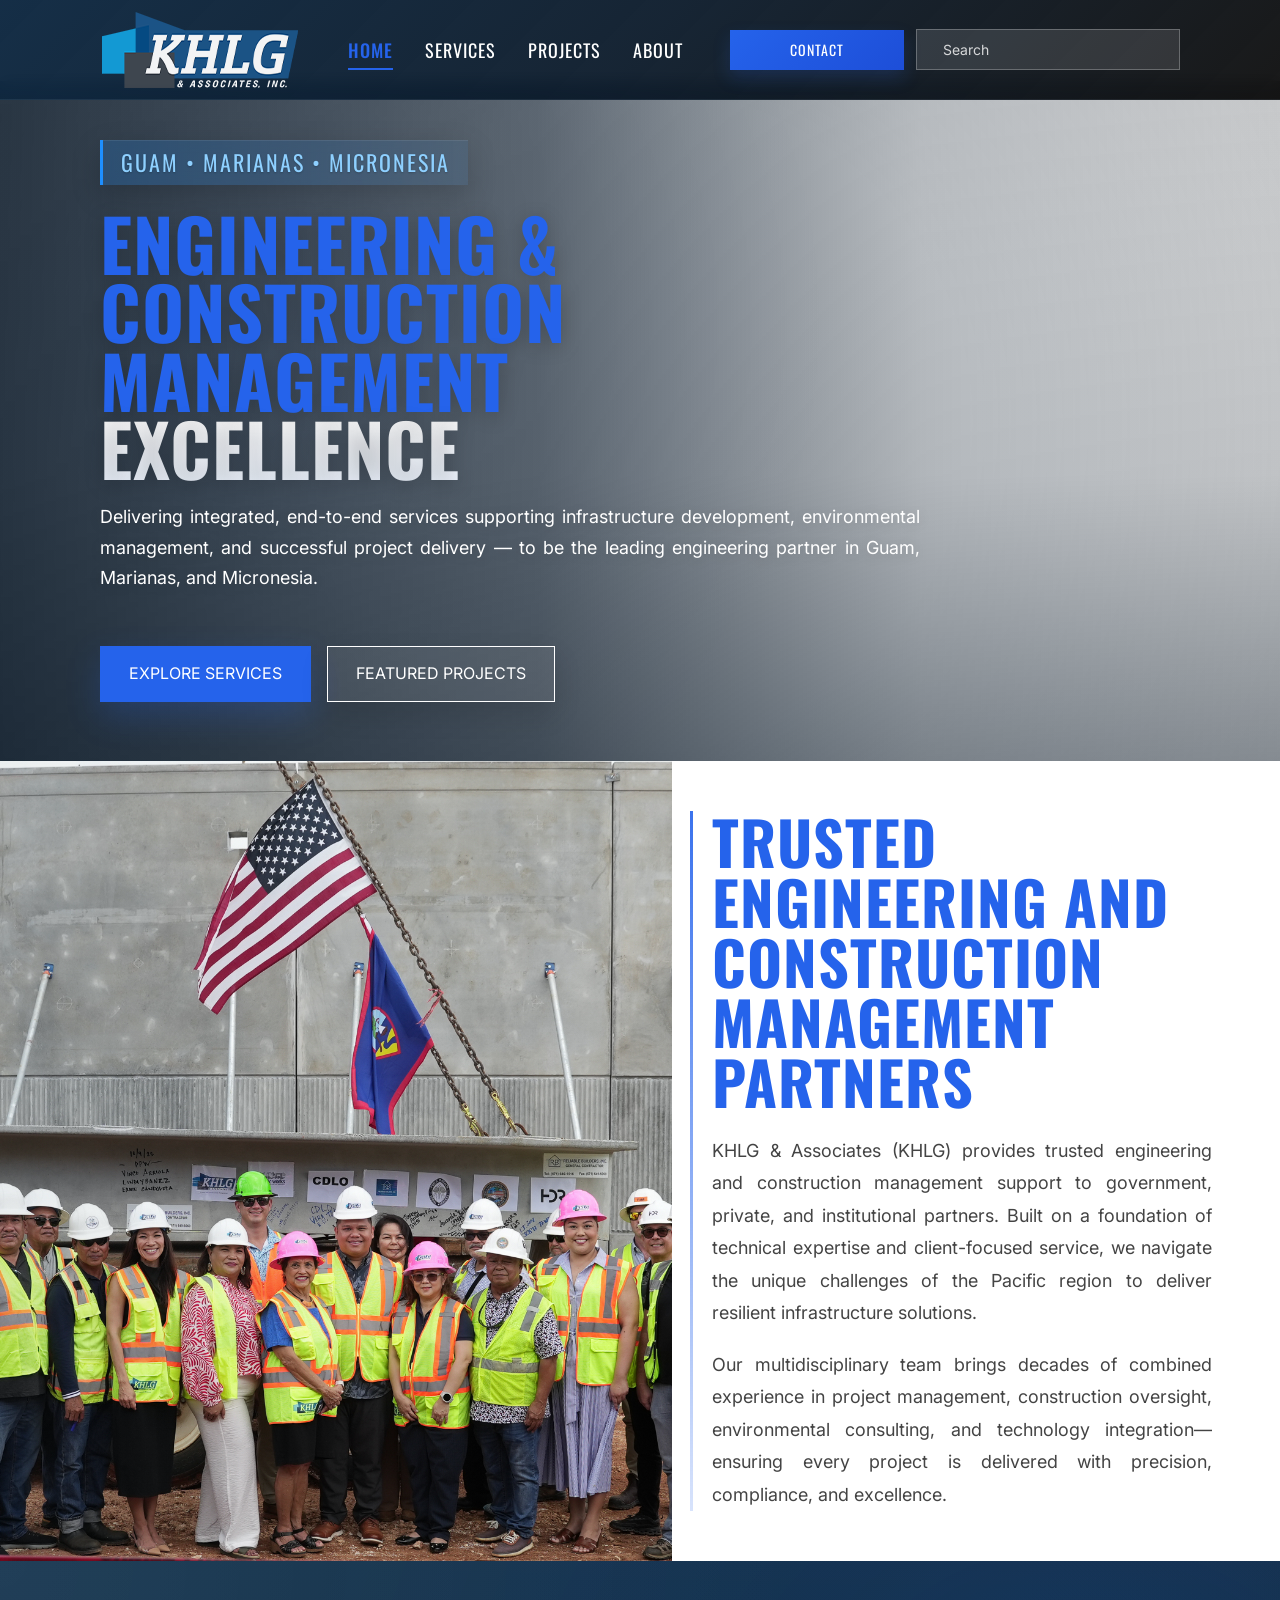
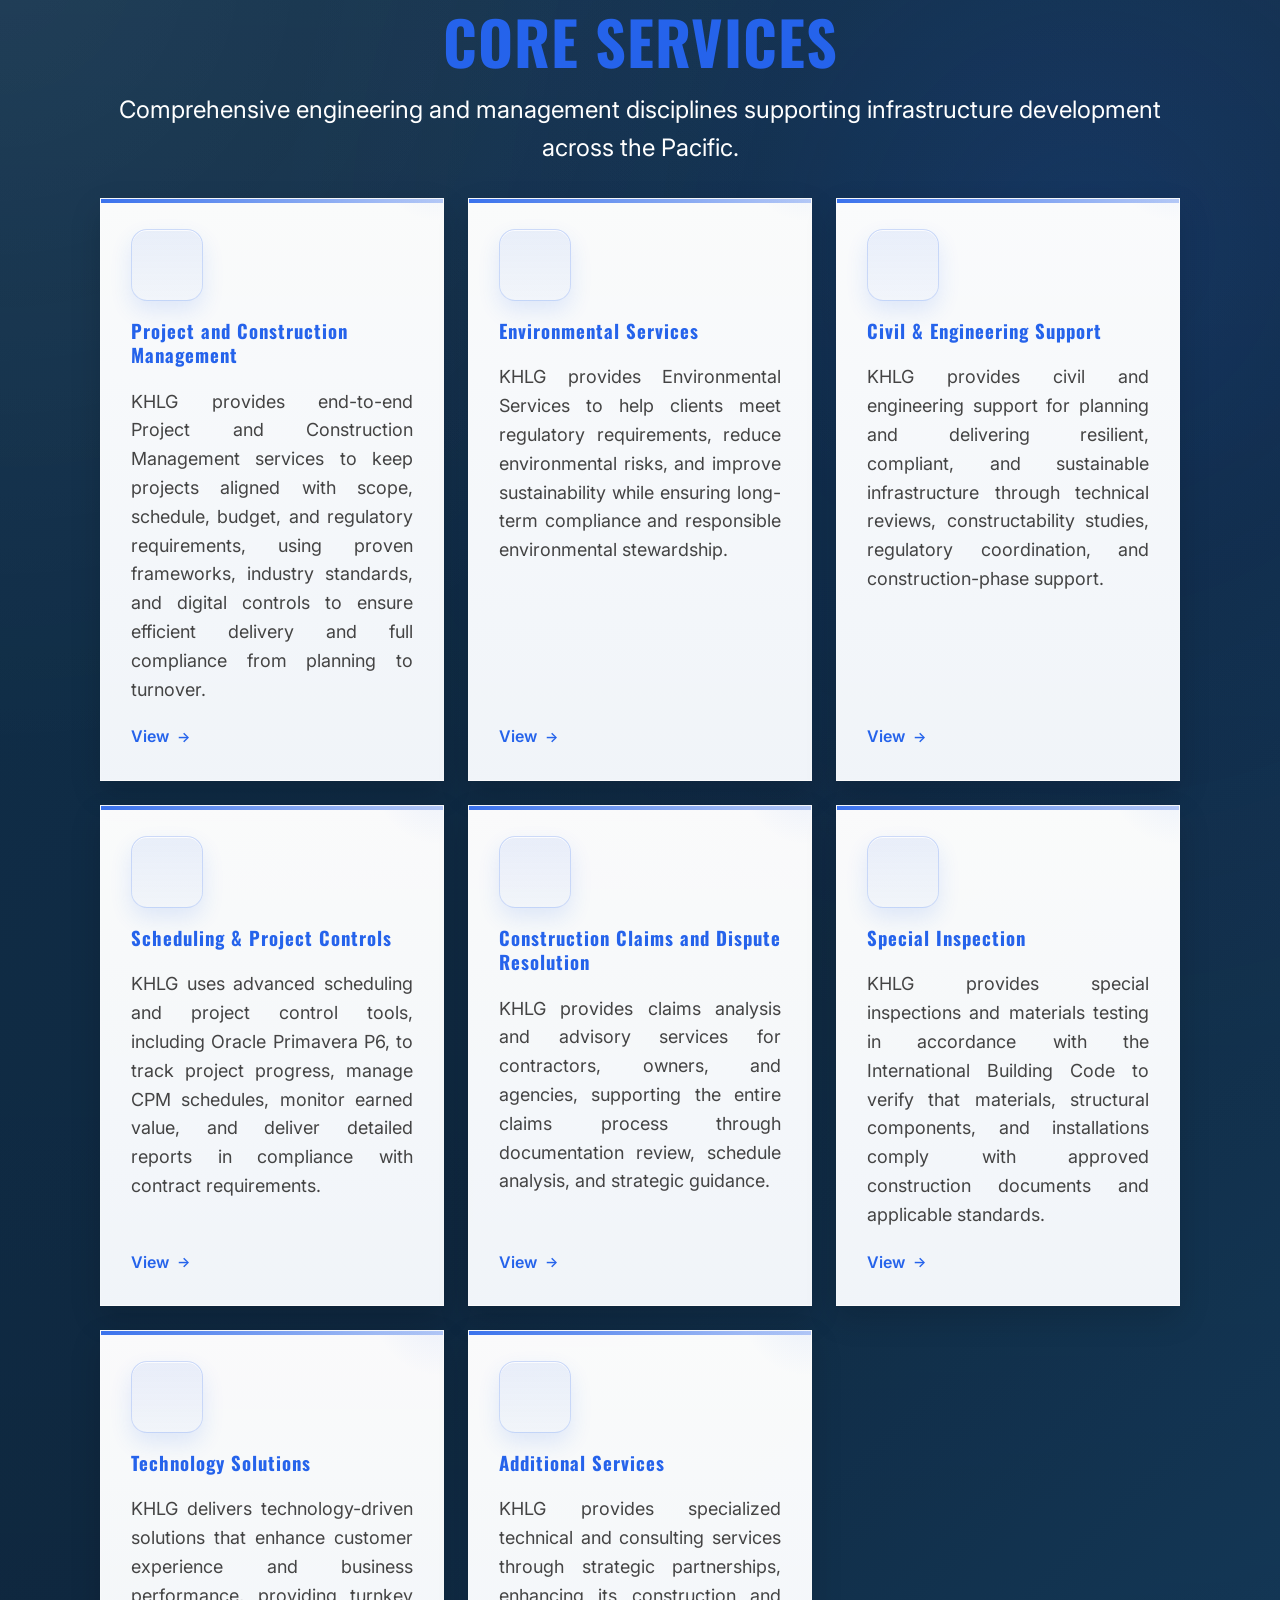
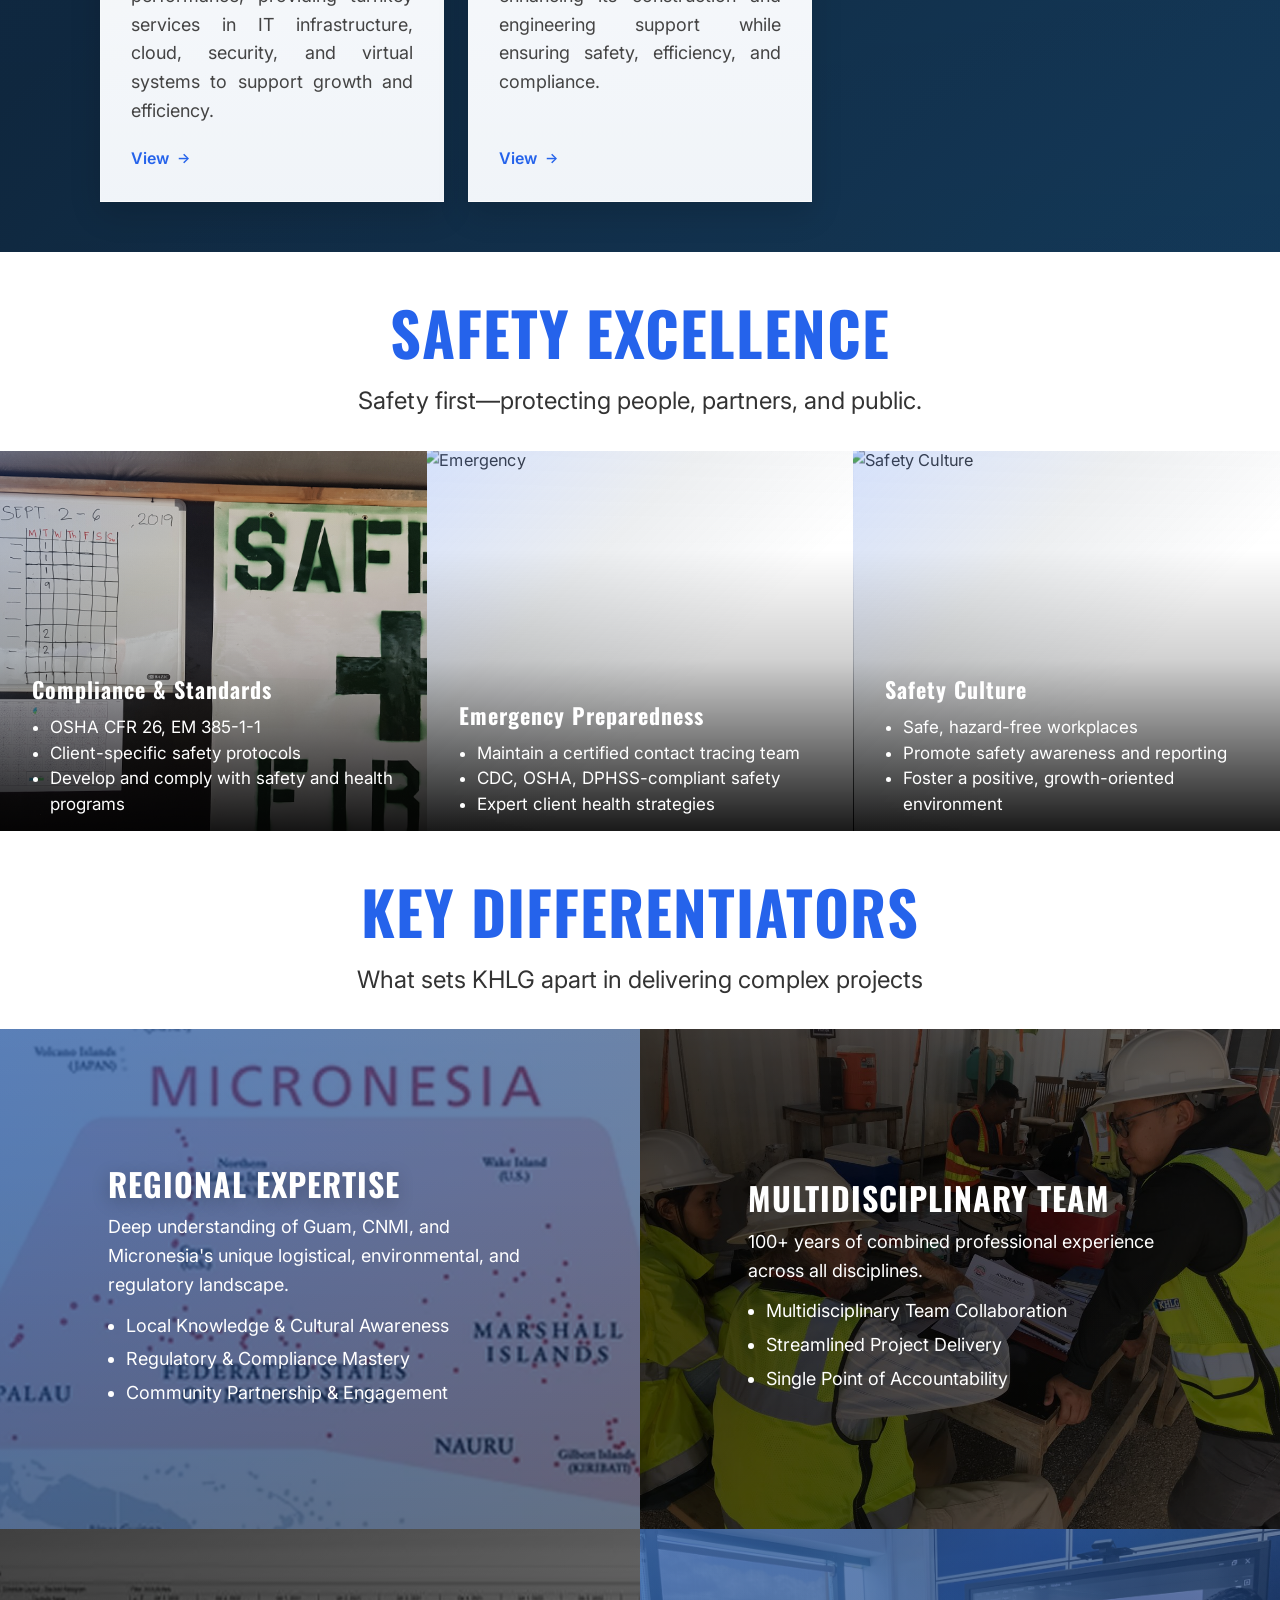
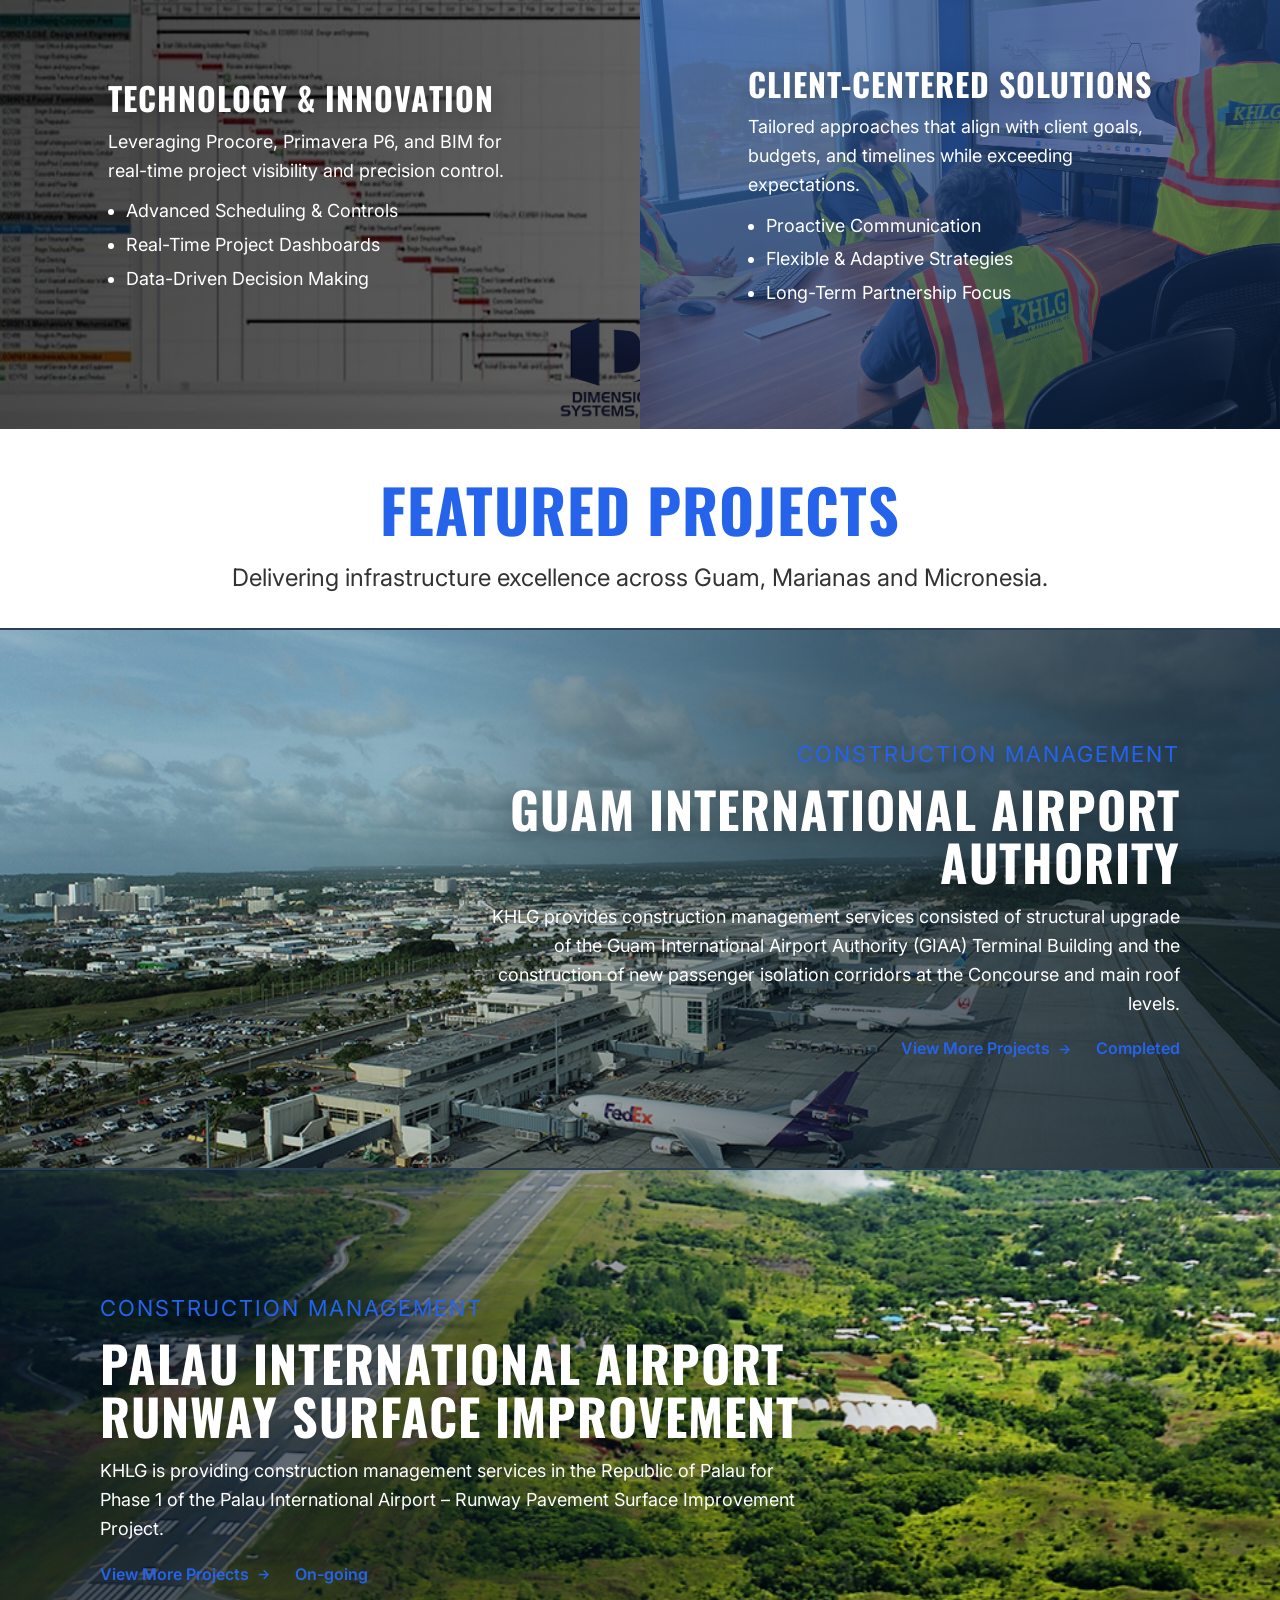
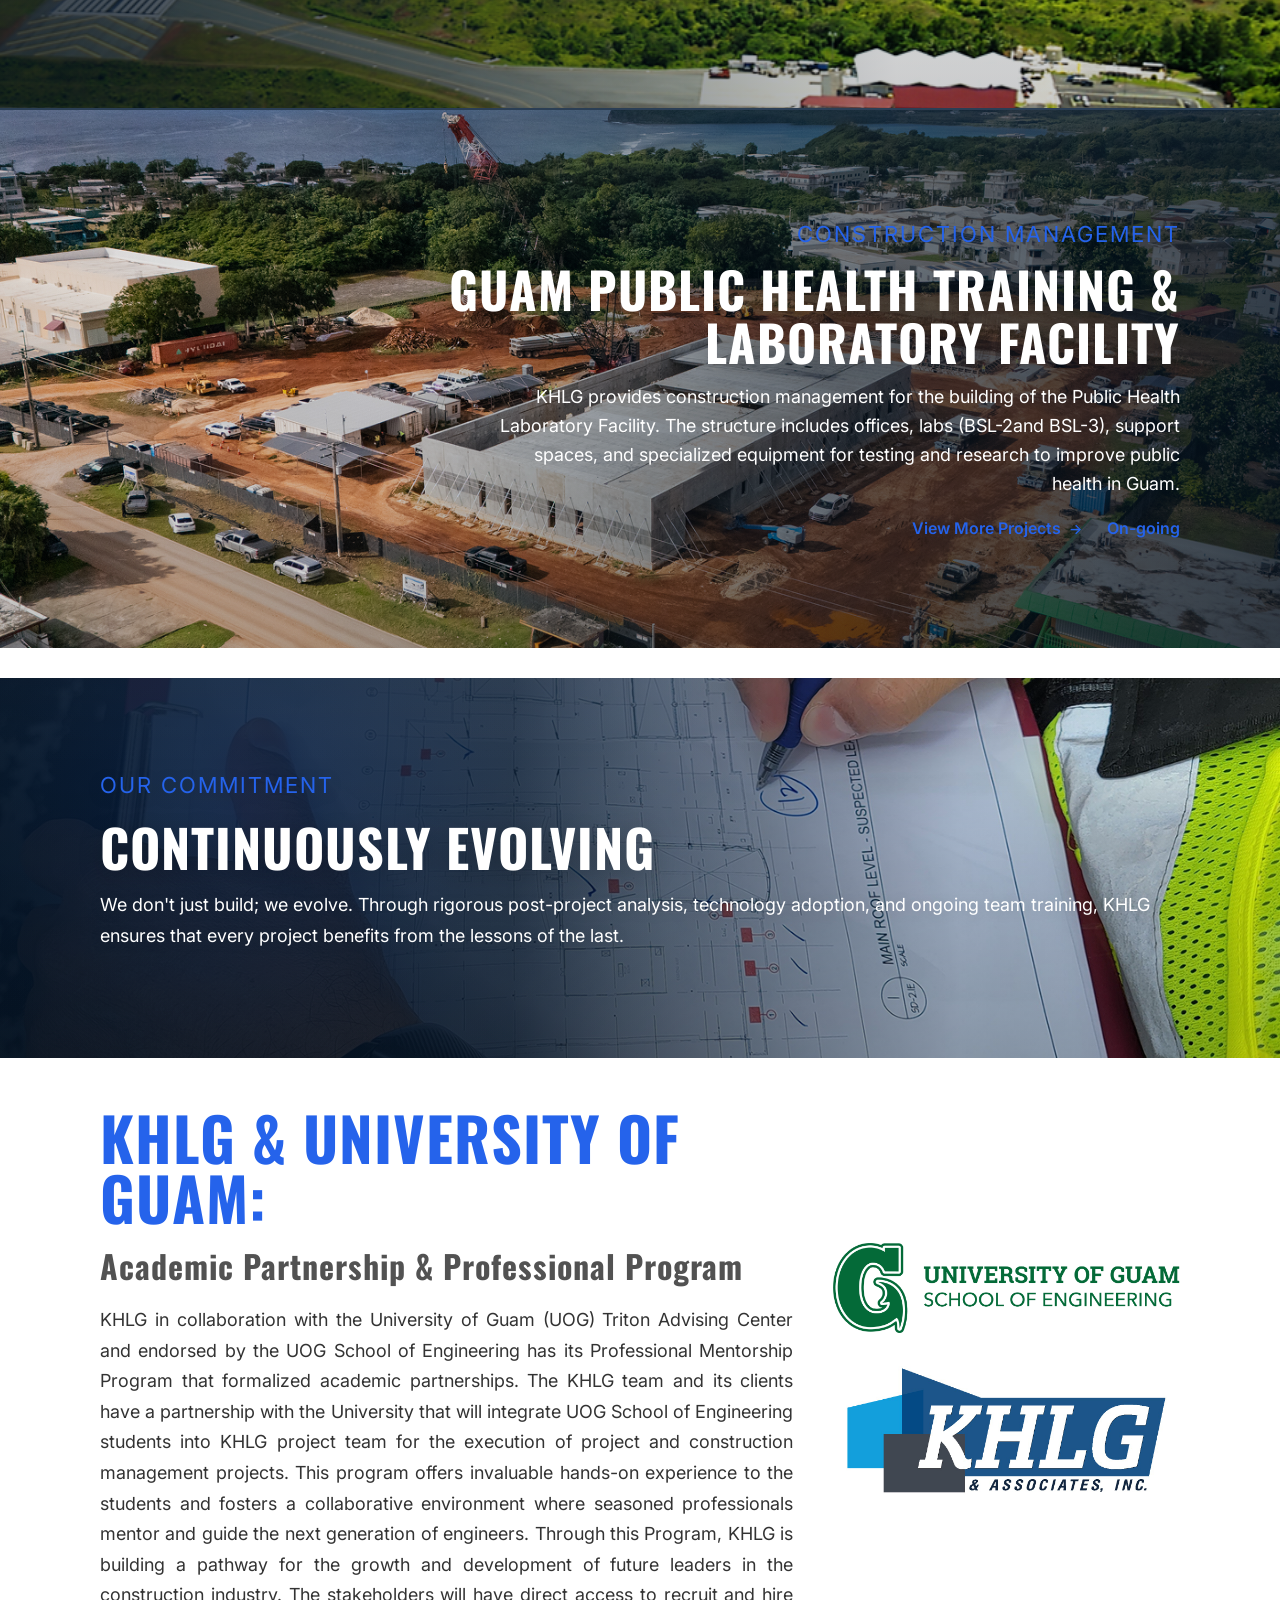
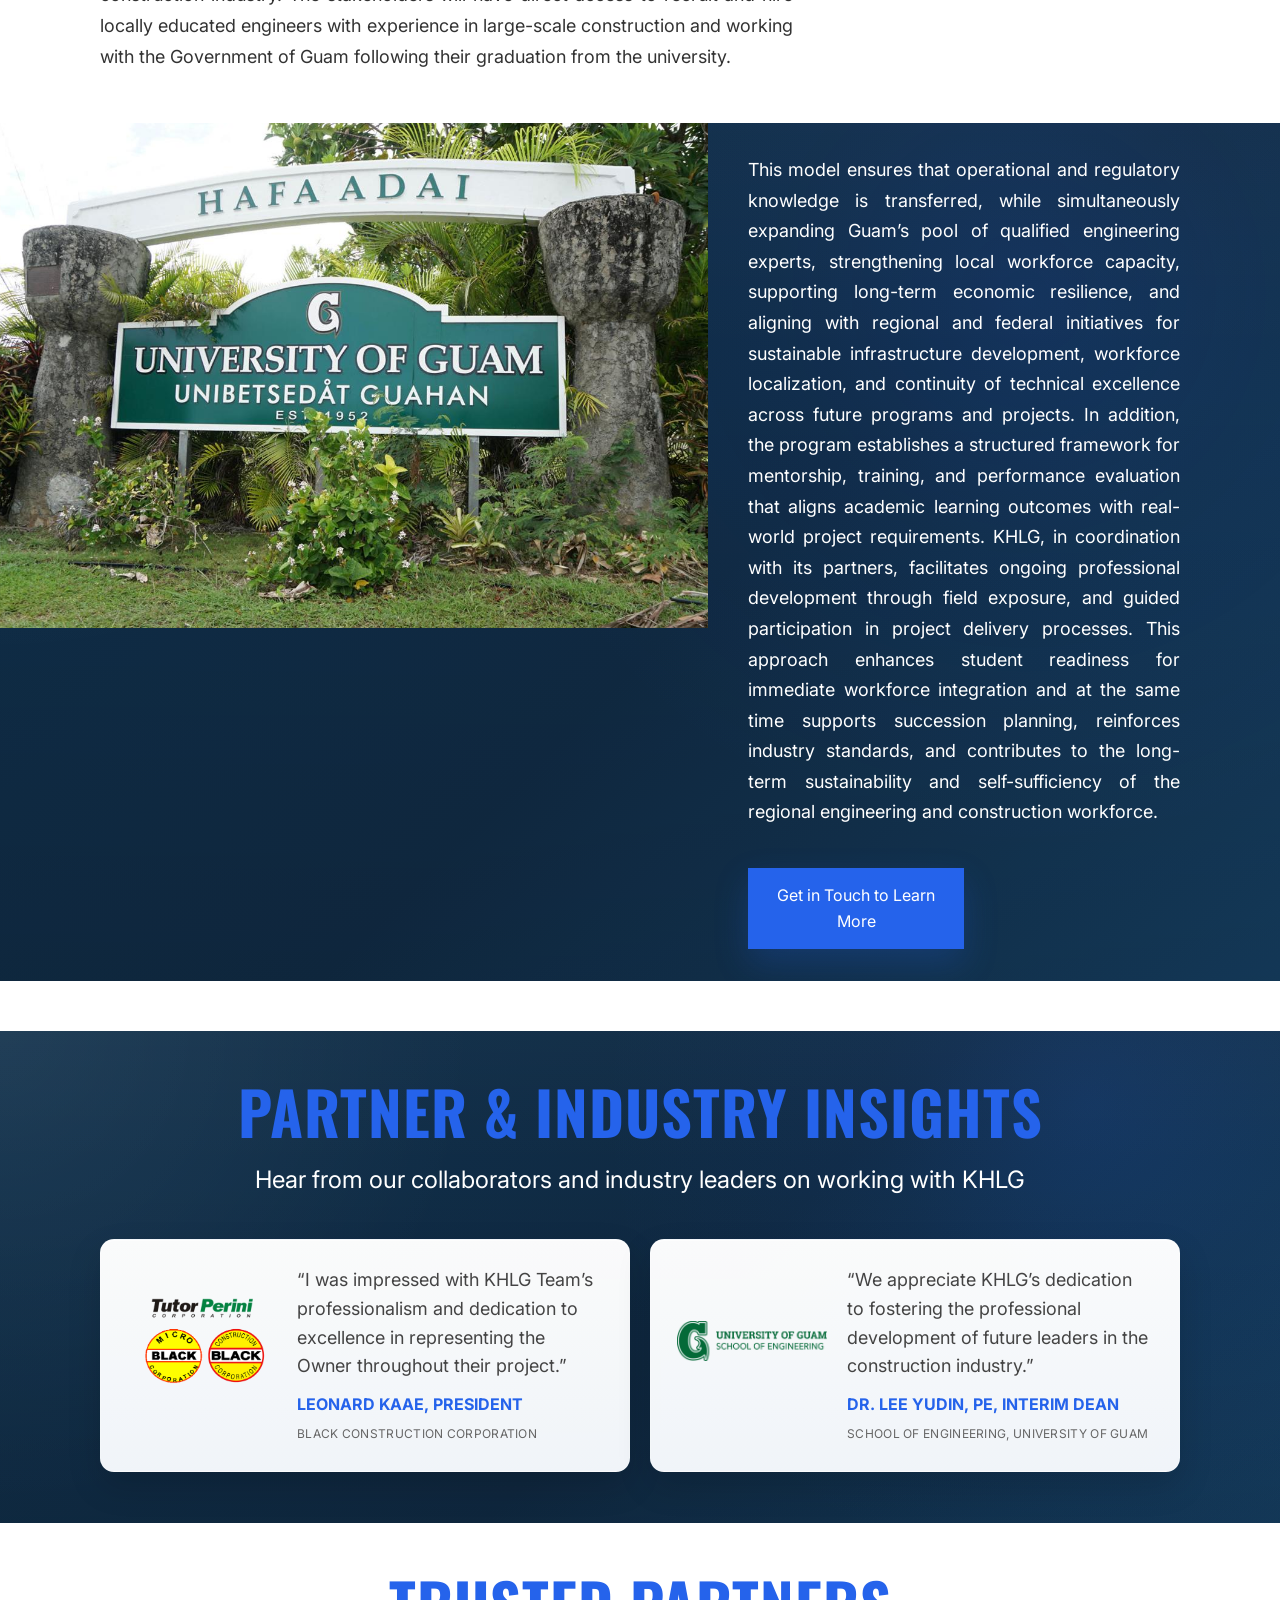
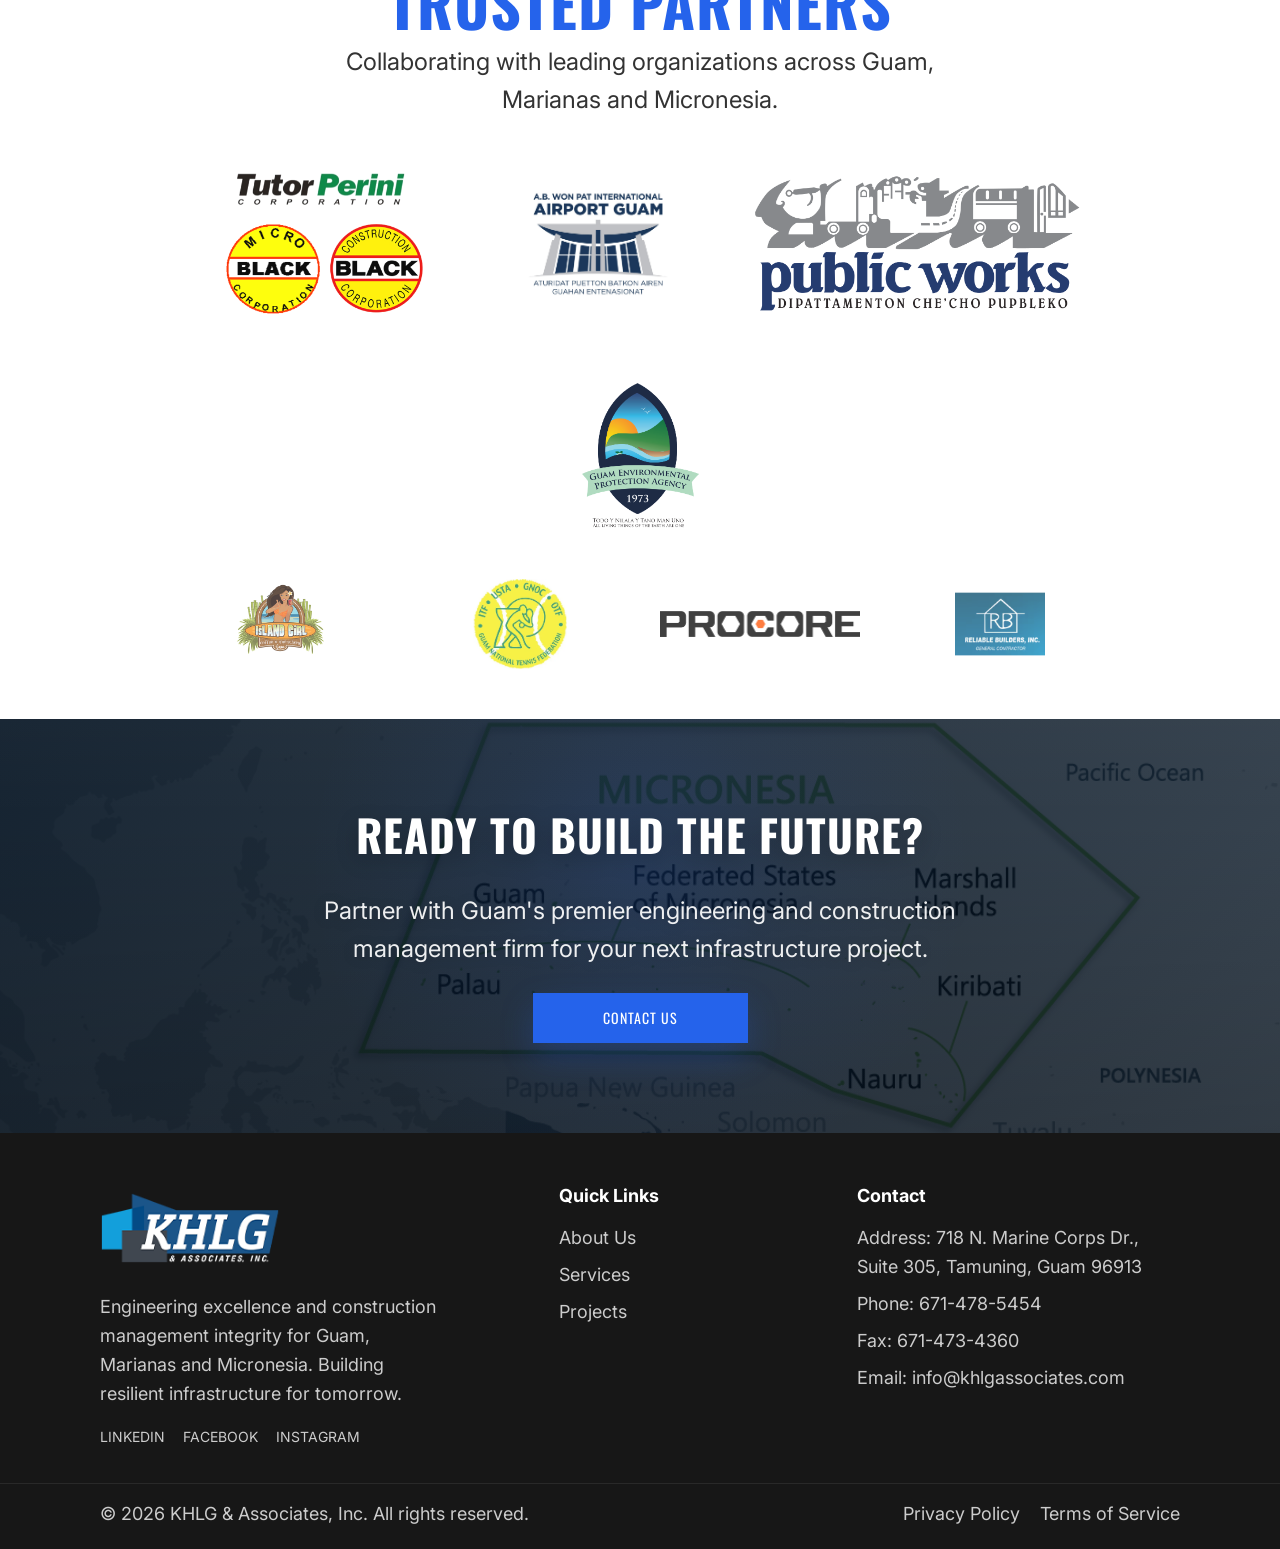
==== index.html @ 8f2d417f "Merge branch 'main' of https://github.com/DSI-KHLG/KHLG" ====
<!doctype html>
<html lang="en">
  <head>
    <meta charset="UTF-8" />
    <meta name="viewport" content="width=device-width,initial-scale=1.0" />
    <title>KHLG Engineering</title>
    <link rel="stylesheet" href="styles.css" />
    <link
      href="https://fonts.googleapis.com/css2?family=Oswald:wght@400;500;600;700&family=Inter:wght@400;500&display=swap"
      rel="stylesheet"
    />
    <link
      rel="stylesheet"
      href="https://cdnjs.cloudflare.com/ajax/libs/font-awesome/7.0.1/css/all.min.css"
    />
  </head>

  <body>
    <header class="navbar">
      <div class="nav-container">
        <div class="nav-left">
          <a href="index.html" class="nav-logo">
            <img src="images/khlg-logo-white.png" alt="KHLG Logo" />
          </a>

          <nav class="nav-menu">
            <a href="index.html">HOME</a>

            <div class="nav-dropdown">
              <a href="services.html" class="dropdown-toggle">SERVICES</a>

              <div class="dropdown-menu">
                <a href="project-and-construction-management.html"
                  >PROJECT & CONSTRUCTION MANAGEMENT</a
                >
                <a href="environmental-services.html">ENVIRONMENTAL SERVICES</a>
                <a href="civil-and-engineering-support.html"
                  >CIVIL & ENGINEERING SUPPORT</a
                >
                <a href="scheduling-and-project-controls.html"
                  >SCHEDULING & PROJECT CONTROLS</a
                >
              </div>
            </div>

            <a href="projects.html">PROJECTS</a>
            <a href="about.html">ABOUT</a>
          </nav>
        </div>

        <div class="nav-right">
          <a class="contact-btn contact-modal-open-btn">CONTACT</a>

          <div class="search-box">
            <i class="fa-solid fa-magnifying-glass search-icon"></i>
            <input type="text" placeholder="Search" />
          </div>

          <button
            class="menu-toggle"
            id="menuToggle"
            aria-label="Open menu"
            aria-expanded="false"
          >
            <span></span>
            <span></span>
            <span></span>
          </button>
        </div>
      </div>
    </header>

    <div class="mobile-menu" id="mobileMenu">
      <div class="mobile-menu-top">
        <a href="index.html">HOME</a>

        <div class="mobile-dropdown" id="mobileServicesDropdown">
          <div class="mobile-dropdown-header">
            <a href="services.html" class="mobile-services-link">SERVICES</a>

            <button
              class="mobile-dropdown-toggle"
              id="mobileDropdownToggle"
              aria-label="Toggle services menu"
              aria-expanded="false"
              type="button"
            >
              <span></span>
              <span></span>
            </button>
          </div>

          <div class="mobile-dropdown-menu">
            <a href="project-and-construction-management.html"
              >PROJECT & CONSTRUCTION MANAGEMENT</a
            >
            <a href="environmental-services.html">ENVIRONMENTAL SERVICES</a>
            <a href="civil-and-engineering-support.html"
              >CIVIL & ENGINEERING SUPPORT</a
            >
            <a href="scheduling-and-project-controls.html"
              >SCHEDULING & PROJECT CONTROLS</a
            >
          </div>
        </div>

        <a href="projects.html">PROJECTS</a>
        <a href="about.html">ABOUT</a>

        <a class="mobile-contact-btn contact-modal-open-btn">CONTACT</a>

        <div class="mobile-search-box">
          <i class="fa-solid fa-magnifying-glass mobile-search-icon"></i>
          <input type="text" placeholder="Search" />
        </div>
      </div>
    </div>

    <!-- CONTACT MODAL -->
    <div class="contact-modal-overlay" id="contactModal">
      <div class="contact-modal-box">
        <button
          class="contact-modal-close"
          id="closeContactModal"
          aria-label="Close modal"
        >
          &times;
        </button>

        <div class="contact-modal-left">
          <div class="contact-modal-content">
            <h2 class="contact-modal-title">GET IN TOUCH</h2>

            <p class="contact-modal-subtitle">
              Let’s discuss how KHLG &amp; Associates, Inc. can provide the
              engineering expertise and construction management services your
              project requires. Contact us today for a consultation.
            </p>

            <div class="contact-modal-info">
              <div class="contact-modal-info-item">
                <span class="contact-modal-icon">◎</span>
                <div>
                  <h4>Office Location</h4>
                  <p>
                    Address: 718 N. Marine Corps Dr., Suite 305, Tamuning, Guam
                    96913
                  </p>
                </div>
              </div>

              <div class="contact-modal-info-item">
                <span class="contact-modal-icon">◔</span>
                <div>
                  <h4>Phone</h4>
                  <p>671-478-5454</p>
                </div>
              </div>

              <div class="contact-modal-info-item">
                <span class="contact-modal-icon">✉</span>
                <div>
                  <h4>Email</h4>
                  <p>info@khlgassociates.com</p>
                </div>
              </div>
            </div>
          </div>
        </div>

        <div class="contact-modal-right">
          <form class="contact-modal-form">
            <div class="contact-form-row two-col">
              <div class="contact-form-group">
                <label for="firstName">FIRST NAME</label>
                <input type="text" id="firstName" placeholder="John" />
              </div>

              <div class="contact-form-group">
                <label for="lastName">LAST NAME</label>
                <input type="text" id="lastName" placeholder="Doe" />
              </div>
            </div>

            <div class="contact-form-group">
              <label for="contactNumber">CONTACT NUMBER</label>
              <input
                type="text"
                id="contactNumber"
                placeholder="671-478-5454"
              />
            </div>

            <div class="contact-form-group">
              <label for="emailAddress">EMAIL ADDRESS</label>
              <input
                type="email"
                id="emailAddress"
                placeholder="john@company.com"
              />
            </div>

            <div class="contact-form-group">
              <label for="company">COMPANY (OPTIONAL)</label>
              <input type="text" id="company" placeholder="Company Name" />
            </div>

            <div class="contact-form-group">
              <label for="serviceInterest">SERVICE INTEREST</label>
              <select id="serviceInterest">
                <option value="">Select a service...</option>
                <option>Project & Construction Management</option>
                <option>Environmental Services</option>
                <option>Civil & Engineering Support</option>
                <option>Scheduling & Project Controls</option>
                <option>Special Inspection</option>
                <option>Technology Solutions</option>
              </select>
            </div>

            <div class="contact-form-group">
              <label for="message">MESSAGE</label>
              <textarea
                id="message"
                placeholder="Tell us about your request..."
              ></textarea>
            </div>

            <button type="submit" class="contact-submit-btn">
              Send Message
            </button>
          </form>
        </div>
      </div>
    </div>

    <!-- Hero section -->
    <section class="hero">
      <img src="images/hero.jpeg" class="hero-img" alt="Hero Image" />

      <div class="hero-gradient"></div>

      <div class="container">
        <div class="hero-content">
          <div class="hero-location">GUAM • MARIANAS • MICRONESIA</div>

          <h1>
            ENGINEERING & CONSTRUCTION MANAGEMENT
            <span>EXCELLENCE</span>
          </h1>

          <p>
            Delivering integrated, end-to-end services supporting infrastructure
            development, environmental management, and successful project
            delivery — to be the leading engineering partner in Guam, Marianas,
            and Micronesia.
          </p>

          <div class="hero-actions">
            <a href="#services_home" class="primary-btn">EXPLORE SERVICES</a>
            <a href="#projects_home" class="primary-btn-projects"
              >FEATURED PROJECTS</a
            >
          </div>
        </div>
      </div>
    </section>

    <section class="about">
      <div class="about-grid">
        <div class="about-image-wrap reveal reveal-up">
          <img class="about-img" src="images/about v2.jpg" alt="About KHLG" />
        </div>

        <div class="about-content reveal reveal-right">
          <h2 class="section-title about-title reveal reveal-up delay-1">
            TRUSTED ENGINEERING AND CONSTRUCTION MANAGEMENT PARTNERS
          </h2>

          <p class="reveal reveal-up delay-2">
            KHLG & Associates (KHLG) provides trusted engineering and
            construction management support to government, private, and
            institutional partners. Built on a foundation of technical expertise
            and client-focused service, we navigate the unique challenges of the
            Pacific region to deliver resilient infrastructure solutions.
          </p>

          <p class="reveal reveal-up delay-3">
            Our multidisciplinary team brings decades of combined experience in
            project management, construction oversight, environmental
            consulting, and technology integration—ensuring every project is
            delivered with precision, compliance, and excellence.
          </p>
        </div>
      </div>
    </section>

    <section class="services" id="services_home">
      <div class="section-title-container reveal reveal-up">
        <h2 class="section-title">CORE SERVICES</h2>
        <p class="section-subtitle services-subtitle">
          Comprehensive engineering and management disciplines supporting
          infrastructure development across the Pacific.
        </p>
      </div>

      <div class="services-grid">
        <div class="service-card reveal reveal-up delay-1">
          <div class="service-icon">
            <i class="fa-solid fa-helmet-safety" aria-hidden="true"></i>
          </div>
          <h3>Project and Construction Management</h3>
          <p>
            KHLG provides end-to-end Project and Construction Management
            services to keep projects aligned with scope, schedule, budget, and
            regulatory requirements, using proven frameworks, industry
            standards, and digital controls to ensure efficient delivery and
            full compliance from planning to turnover.
          </p>
          <a href="project-and-construction-management.html" class="view-btn"
            >View</a
          >
        </div>

        <div class="service-card reveal reveal-up delay-2">
          <div class="service-icon">
            <i class="fa-solid fa-leaf" aria-hidden="true"></i>
          </div>
          <h3>Environmental Services</h3>
          <p>
            KHLG provides Environmental Services to help clients meet regulatory
            requirements, reduce environmental risks, and improve sustainability
            while ensuring long-term compliance and responsible environmental
            stewardship.
          </p>
          <a href="environmental-services.html" class="view-btn">View</a>
        </div>

        <div class="service-card reveal reveal-up delay-3">
          <div class="service-icon">
            <i class="fa-solid fa-compass-drafting" aria-hidden="true"></i>
          </div>
          <h3>Civil & Engineering Support</h3>
          <p>
            KHLG provides civil and engineering support for planning and
            delivering resilient, compliant, and sustainable infrastructure
            through technical reviews, constructability studies, regulatory
            coordination, and construction-phase support.
          </p>
          <a href="civil-and-engineering-support.html" class="view-btn">View</a>
        </div>

        <div class="service-card reveal reveal-up delay-1">
          <div class="service-icon">
            <i class="fa-solid fa-calendar-check" aria-hidden="true"></i>
          </div>
          <h3>Scheduling & Project Controls</h3>
          <p>
            KHLG uses advanced scheduling and project control tools, including
            Oracle Primavera P6, to track project progress, manage CPM
            schedules, monitor earned value, and deliver detailed reports in
            compliance with contract requirements.
          </p>
          <a href="scheduling-and-project-controls.html" class="view-btn"
            >View</a
          >
        </div>

        <div class="service-card reveal reveal-up delay-2">
          <div class="service-icon">
            <i class="fa-solid fa-scale-balanced" aria-hidden="true"></i>
          </div>
          <h3>Construction Claims and Dispute Resolution</h3>
          <p>
            KHLG provides claims analysis and advisory services for contractors,
            owners, and agencies, supporting the entire claims process through
            documentation review, schedule analysis, and strategic guidance.
          </p>
          <a href="services.html#claims" class="view-btn">View</a>
        </div>

        <div class="service-card reveal reveal-up delay-3">
          <div class="service-icon">
            <i class="fa-solid fa-clipboard-check" aria-hidden="true"></i>
          </div>
          <h3>Special Inspection</h3>
          <p>
            KHLG provides special inspections and materials testing in
            accordance with the International Building Code to verify that
            materials, structural components, and installations comply with
            approved construction documents and applicable standards.
          </p>
          <a href="services.html#inspection" class="view-btn">View</a>
        </div>

        <div class="service-card reveal reveal-up delay-1">
          <div class="service-icon">
            <i class="fa-solid fa-microchip" aria-hidden="true"></i>
          </div>
          <h3>Technology Solutions</h3>
          <p>
            KHLG delivers technology-driven solutions that enhance customer
            experience and business performance, providing turnkey services in
            IT infrastructure, cloud, security, and virtual systems to support
            growth and efficiency.
          </p>
          <a href="services.html#technology" class="view-btn">View</a>
        </div>

        <div class="service-card reveal reveal-up delay-2">
          <div class="service-icon">
            <i class="fa-solid fa-layer-group" aria-hidden="true"></i>
          </div>
          <h3>Additional Services</h3>
          <p>
            KHLG provides specialized technical and consulting services through
            strategic partnerships, enhancing its construction and engineering
            support while ensuring safety, efficiency, and compliance.
          </p>
          <a href="services.html#additional" class="view-btn">View</a>
        </div>
      </div>
    </section>

    <section class="safety">
      <div class="section-title-container reveal reveal-up">
        <h2 class="section-title">SAFETY EXCELLENCE</h2>

        <p class="section-subtitle reveal reveal-up delay-1">
          Safety first—protecting people, partners, and public.
        </p>
      </div>

      <div class="safety-grid">
        <div class="safety-card reveal reveal-up delay-1">
          <img src="images/Compliance & Standards.jpg" alt="Compliance" />

          <div class="safety-overlay">
            <h3>Compliance & Standards</h3>

            <ul>
              <li>OSHA CFR 26, EM 385-1-1</li>
              <li>Client-specific safety protocols</li>
              <li>Develop and comply with safety and health programs</li>
            </ul>
          </div>
        </div>

        <div class="safety-card reveal reveal-up delay-2">
          <img
            src="images/GPHTLF/Emergency Preparedness.jpeg"
            alt="Emergency"
          />

          <div class="safety-overlay">
            <h3>Emergency Preparedness</h3>

            <ul>
              <li>Maintain a certified contact tracing team</li>
              <li>CDC, OSHA, DPHSS-compliant safety</li>
              <li>Expert client health strategies</li>
            </ul>
          </div>
        </div>

        <div class="safety-card reveal reveal-up delay-3">
          <img src="images/Safety Culture.JPG" alt="Safety Culture" />

          <div class="safety-overlay">
            <h3>Safety Culture</h3>

            <ul>
              <li>Safe, hazard-free workplaces</li>
              <li>Promote safety awareness and reporting</li>
              <li>Foster a positive, growth-oriented environment</li>
            </ul>
          </div>
        </div>
      </div>
    </section>

    <section class="differentiators">
      <div class="section-title-container reveal reveal-up">
        <h2 class="section-title">KEY DIFFERENTIATORS</h2>
        <p class="section-subtitle reveal reveal-up delay-1">
          What sets KHLG apart in delivering complex projects
        </p>
      </div>

      <div class="diff-grid">
        <div class="diff-card reveal reveal-up delay-1">
          <img src="images/REGIONAL EXPERTISE.png" alt="Regional Expertise" />
          <div class="diff-overlay blue">
            <div class="diff-content">
              <h3>REGIONAL EXPERTISE</h3>

              <p>
                Deep understanding of Guam, CNMI, and Micronesia's unique
                logistical, environmental, and regulatory landscape.
              </p>

              <ul>
                <li>Local Knowledge & Cultural Awareness</li>
                <li>Regulatory & Compliance Mastery</li>
                <li>Community Partnership & Engagement</li>
              </ul>
            </div>
          </div>
        </div>

        <div class="diff-card reveal reveal-up delay-2">
          <img
            src="images/MULTIDISCIPLINARY.JPG"
            alt="Multidisciplinary Team"
          />

          <div class="diff-overlay dark">
            <div class="diff-content">
              <h3>MULTIDISCIPLINARY TEAM</h3>

              <p>
                100+ years of combined professional experience across all
                disciplines.
              </p>

              <ul>
                <li>Multidisciplinary Team Collaboration</li>
                <li>Streamlined Project Delivery</li>
                <li>Single Point of Accountability</li>
              </ul>
            </div>
          </div>
        </div>

        <div class="diff-card reveal reveal-up delay-1">
          <img
            src="images/Technology & Innovation.png"
            alt="Technology and Innovation"
          />

          <div class="diff-overlay dark">
            <div class="diff-content">
              <h3>TECHNOLOGY & INNOVATION</h3>

              <p>
                Leveraging Procore, Primavera P6, and BIM for real-time project
                visibility and precision control.
              </p>

              <ul>
                <li>Advanced Scheduling & Controls</li>
                <li>Real-Time Project Dashboards</li>
                <li>Data-Driven Decision Making</li>
              </ul>
            </div>
          </div>
        </div>

        <div class="diff-card reveal reveal-up delay-2">
          <img
            src="images/CLIENT-CENTERED SOLUTIONS.jpeg"
            alt="Client-Centered Solutions"
          />

          <div class="diff-overlay blue">
            <div class="diff-content">
              <h3>CLIENT-CENTERED SOLUTIONS</h3>

              <p>
                Tailored approaches that align with client goals, budgets, and
                timelines while exceeding expectations.
              </p>

              <ul>
                <li>Proactive Communication</li>
                <li>Flexible & Adaptive Strategies</li>
                <li>Long-Term Partnership Focus</li>
              </ul>
            </div>
          </div>
        </div>
      </div>
    </section>

    <section class="projects" id="projects_home">
      <div class="section-title-container reveal reveal-up">
        <h2 class="section-title">FEATURED PROJECTS</h2>
        <p class="section-subtitle reveal reveal-up delay-1">
          Delivering infrastructure excellence across Guam, Marianas and
          Micronesia.
        </p>
      </div>

      <!-- PROJECT 1 -->
      <div class="project reveal reveal-up delay-1">
        <img
          src="images/Guam Airport - Concourse/giaa.jpg"
          alt="Guam International Airport Authority"
        />

        <div class="project-content">
          <span class="project-type">CONSTRUCTION MANAGEMENT</span>

          <h3>GUAM INTERNATIONAL AIRPORT AUTHORITY</h3>

          <p>
            KHLG provides construction management services consisted of
            structural upgrade of the Guam International Airport Authority
            (GIAA) Terminal Building and the construction of new passenger
            isolation corridors at the Concourse and main roof levels.
          </p>
          <div class="project-tags">
            <a class="learnmore-btn" href="projects.html">View More Projects</a>
            <span>Completed</span>
          </div>
        </div>
      </div>

      <!-- PROJECT 2 -->
      <div class="project reveal reveal-up delay-2">
        <img
          src="images/Palau/palau.png"
          alt="Palau International Airport Runway Surface Improvement"
        />

        <div class="project-content center">
          <span class="project-type">CONSTRUCTION MANAGEMENT</span>

          <h3>PALAU INTERNATIONAL AIRPORT RUNWAY SURFACE IMPROVEMENT</h3>

          <p>
            KHLG is providing construction management services in the Republic
            of Palau for Phase 1 of the Palau International Airport – Runway
            Pavement Surface Improvement Project.
          </p>
          <div class="project-tags">
            <a class="learnmore-btn" href="projects.html">View More Projects</a>
            <span>On-going</span>
          </div>
        </div>
      </div>

      <!-- PROJECT 3 -->
      <div class="project reveal reveal-up delay-3">
        <img
          src="images/gphtlf.png"
          alt="Guam Public Health Training and Laboratory Facility"
        />

        <div class="project-content">
          <span class="project-type">CONSTRUCTION MANAGEMENT</span>

          <h3>GUAM PUBLIC HEALTH TRAINING & LABORATORY FACILITY</h3>

          <p>
            KHLG provides construction management for the building of the Public
            Health Laboratory Facility. The structure includes offices, labs
            (BSL-2and BSL-3), support spaces, and specialized equipment for
            testing and research to improve public health in Guam.
          </p>
          <div class="project-tags">
            <a class="learnmore-btn" href="projects.html">View More Projects</a>
            <span>On-going</span>
          </div>
        </div>
      </div>
    </section>

    <section class="innovation reveal reveal-up">
      <div class="innovation-content">
        <span class="project-type reveal reveal-up delay-1"
          >OUR COMMITMENT</span
        >

        <h3 class="reveal reveal-up delay-2">CONTINUOUSLY EVOLVING</h3>

        <p class="reveal reveal-up delay-3">
          We don't just build; we evolve. Through rigorous post-project
          analysis, technology adoption, and ongoing team training, KHLG ensures
          that every project benefits from the lessons of the last.
        </p>
      </div>
    </section>

    <section class="mentorship">
      <div class="mentorship-container">
        <!-- LEFT CONTENT -->
        <div class="mentorship-text reveal reveal-up delay-1">
          <h2 class="section-title">KHLG & UNIVERSITY OF GUAM:</h2>

          <h3 class="mentorship-subtitle reveal reveal-up delay-2">
            Academic Partnership & Professional Program
          </h3>

          <p class="reveal reveal-up delay-3">
            KHLG in collaboration with the University of Guam (UOG) Triton
            Advising Center and endorsed by the UOG School of Engineering has
            its Professional Mentorship Program that formalized academic
            partnerships. The KHLG team and its clients have a partnership with
            the University that will integrate UOG School of Engineering
            students into KHLG project team for the execution of project and
            construction management projects. This program offers invaluable
            hands-on experience to the students and fosters a collaborative
            environment where seasoned professionals mentor and guide the next
            generation of engineers. Through this Program, KHLG is building a
            pathway for the growth and development of future leaders in the
            construction industry. The stakeholders will have direct access to
            recruit and hire locally educated engineers with experience in
            large-scale construction and working with the Government of Guam
            following their graduation from the university.
          </p>
        </div>

        <!-- RIGHT LOGOS -->
        <div class="mentorship-logos reveal reveal-up delay-2">
          <img
            src="images/University of Guam/UOG-SENG-RGB.png"
            alt="University of Guam School of Engineering logo"
          />
          <img src="images/khlglogohd.jpg" alt="KHLG logo" />
        </div>
      </div>

      <!-- BOTTOM FEATURE BLOCK -->
      <div class="mentorship-highlight reveal reveal-up delay-3">
        <div class="mentorship-highlight-image-wrap">
          <img
            src="images/University of Guam/uog main.jpg"
            alt="University of Guam campus"
          />
        </div>

        <div class="highlight-content">
          <p>
            This model ensures that operational and regulatory knowledge is
            transferred, while simultaneously expanding Guam’s pool of qualified
            engineering experts, strengthening local workforce capacity,
            supporting long-term economic resilience, and aligning with regional
            and federal initiatives for sustainable infrastructure development,
            workforce localization, and continuity of technical excellence
            across future programs and projects. In addition, the program
            establishes a structured framework for mentorship, training, and
            performance evaluation that aligns academic learning outcomes with
            real-world project requirements. KHLG, in coordination with its
            partners, facilitates ongoing professional development through field
            exposure, and guided participation in project delivery processes.
            This approach enhances student readiness for immediate workforce
            integration and at the same time supports succession planning,
            reinforces industry standards, and contributes to the long-term
            sustainability and self-sufficiency of the regional engineering and
            construction workforce.
          </p>

          <a class="primary-btn uog contact-modal-open-btn"
            >Get in Touch to Learn More</a
          >
        </div>
      </div>
    </section>

    <section class="insights">
      <div class="section-title-container reveal reveal-up">
        <h2 class="section-title">PARTNER & INDUSTRY INSIGHTS</h2>

        <p class="section-subtitle insights-sub reveal reveal-up delay-1">
          Hear from our collaborators and industry leaders on working with KHLG
        </p>
      </div>

      <div class="insights-container">
        <!-- TESTIMONIAL 1 -->
        <div class="insight-card reveal reveal-up delay-1">
          <img
            src="images/blackcorp.png"
            class="insight-logo"
            alt="Black Construction Corporation logo"
          />

          <div class="insight-text">
            <p>
              “I was impressed with KHLG Team’s professionalism and dedication
              to excellence in representing the Owner throughout their project.”
            </p>

            <h4>LEONARD KAAE, PRESIDENT</h4>
            <span>BLACK CONSTRUCTION CORPORATION</span>
          </div>
        </div>

        <!-- TESTIMONIAL 2 -->
        <div class="insight-card reveal reveal-up delay-2">
          <img
            src="images/University of Guam/UOG-SENG-RGB.png"
            class="insight-logo"
            alt="University of Guam School of Engineering logo"
          />

          <div class="insight-text">
            <p>
              “We appreciate KHLG’s dedication to fostering the professional
              development of future leaders in the construction industry.”
            </p>

            <h4>DR. LEE YUDIN, PE, INTERIM DEAN</h4>
            <span>SCHOOL OF ENGINEERING, UNIVERSITY OF GUAM</span>
          </div>
        </div>
      </div>
    </section>

    <section class="partners">
      <div class="partners-container">
        <div class="section-title-container reveal reveal-up">
          <h2 class="section-title partners-title">TRUSTED PARTNERS</h2>

          <p class="section-subtitle reveal reveal-up delay-1">
            Collaborating with leading organizations across Guam,<br />
            Marianas and Micronesia.
          </p>
        </div>

        <!-- TOP (FEATURED LOGOS) -->
        <div class="partners-top reveal reveal-up delay-2">
          <img src="images/blackcorp.png" alt="Black Construction" />
          <img src="images/Logos/airport.jpg" alt="HSE Pacific" />
          <img
            src="images/Logos/Guam_Department_of_Public_Works_logo.svg.png"
            alt="GEO"
          />
          <img src="images/Logos/guam environmental.png" alt="SPDA" />
        </div>

        <!-- BOTTOM (SECONDARY LOGOS) -->
        <div class="partners-bottom reveal reveal-up delay-3">
          <img src="images/Logos/islandgirl.jpeg" alt="Triton" />
          <img src="images/Logos/GNTF.webp" alt="TMG" />
          <img src="images/Logos/PCOR_BIG-f126fd59.png" alt="Tetra Tech" />
          <img src="images/Logos/RBI.jpg" alt="Tetra Tech" />
        </div>
      </div>
    </section>

    <section class="cta reveal reveal-up">
      <div class="cta-content">
        <h2 class="reveal reveal-up delay-1">READY TO BUILD THE FUTURE?</h2>

        <p class="section-subtitle reveal reveal-up delay-2">
          Partner with Guam's premier engineering and construction management
          firm for your next infrastructure project.
        </p>

        <a class="primary-btn-cta reveal reveal-up delay-3">CONTACT US</a>
      </div>
    </section>

    <footer class="footer">
      <div class="footer-main">
        <div class="footer-brand">
          <div class="footer-logo">
            <img src="images/khlg-logo-white.png" alt="KHLG Logo" />
          </div>

          <p class="footer-description">
            Engineering excellence and construction management integrity for
            Guam, Marianas and Micronesia. Building resilient infrastructure for
            tomorrow.
          </p>

          <div class="footer-socials">
            <a href="#">LINKEDIN</a>
            <a href="#">FACEBOOK</a>
            <a href="#">INSTAGRAM</a>
          </div>
        </div>

        <div class="footer-links">
          <h4>Quick Links</h4>

          <ul>
            <li><a href="about.html">About Us</a></li>
            <li><a href="services.html">Services</a></li>
            <li><a href="projects.html">Projects</a></li>
          </ul>
        </div>

        <div class="footer-contact">
          <h4>Contact</h4>

          <p>
            Address: 718 N. Marine Corps Dr., Suite 305, Tamuning, Guam 96913
          </p>
          <p>Phone: 671-478-5454</p>
          <p>Fax: 671-473-4360</p>
          <p>Email: info@khlgassociates.com</p>
        </div>
      </div>

      <div class="footer-bottom">
        <p>© 2026 KHLG & Associates, Inc. All rights reserved.</p>

        <div class="footer-bottom-links">
          <a href="#">Privacy Policy</a>
          <a href="#">Terms of Service</a>
        </div>
      </div>
    </footer>
    <script src="script.js"></script>

    <button id="scrollTopBtn" aria-label="Scroll to top">
      <i class="fa-solid fa-arrow-up"></i>
    </button>
  </body>
</html>
---- styles.css ----
/* =========================
   RESET & BASE STYLES
========================= */
* {
  margin: 0;
  padding: 0;
  box-sizing: border-box;
}

body {
  font-family: Inter;
  color: #333;
  line-height: 1.6;
}

/* =========================
   ROOT VARIABLES
========================= */
:root {
  --titles: #171717;
  --subtitles: #525252;
  --border1: #4b5563;
  --accent1: #2563eb;
  --accent2: #102a43;
  --white1: #ffffff;
  --card-color: #1f2937;
  --tabs-color: #e2e8f0;
}

/* =========================
   TYPOGRAPHY
========================= */
h1,
h2,
h3 {
  font-family: Oswald;
  letter-spacing: 1px;
  line-height: normal;
}

.section-title {
  margin-bottom: 20px;
  color: var(--accent1);
  font-size: 60px;
  line-height: 60px;
}

.section-subtitle {
  margin-bottom: 20px;
  font-size: 24px;
}

/* =========================
   RESPONSIVE TYPOGRAPHY
========================= */

/* LARGE TABLET */
@media (max-width: 1200px) {
  .section-title {
    font-size: 48px;
  }

  .section-subtitle {
    font-size: 18px;
  }

  .section-description {
    font-size: 17px;
  }
}

/* TABLET */
@media (max-width: 1024px) {
  .section-title {
    font-size: 42px;
    line-height: 1.1;
  }

  .section-subtitle {
    font-size: 17px;
  }

  .section-description {
    font-size: 16px;
  }
}

/* MOBILE */
@media (max-width: 768px) {
  .section-title {
    font-size: 34px;
    line-height: 1.1;
  }

  .section-subtitle {
    font-size: 16px;
  }

  .section-description {
    font-size: 15px;
  }
}

/* SMALL MOBILE */
@media (max-width: 480px) {
  .section-title {
    font-size: 28px;
  }

  .section-subtitle {
    font-size: 14px;
  }

  .section-description {
    font-size: 14px;
  }
}

/* =========================
   SECTION UTILITIES
========================= */
.section-title-container {
  text-align: center;
}

/* REVEAL SYSTEM */
html {
  scroll-behavior: smooth;
}
section[id] {
  scroll-margin-top: 101px;
}
/* Default project section offset */
#project-management-construction-projects,
#environmental-services-projects,
#civil-engineering-projects,
#military-projects {
  scroll-margin-top: 160px;
}

/* Deeper/lower sections needing more offset */
#claims,
#inspection,
#technology,
#additional {
  scroll-margin-top: 230px;
}

/* =========================
   TABS SECTION
========================= */
.tabs-section {
  width: 100%;
  background: var(--card-color);
  padding: 20px 0;
  position: sticky;
  top: 81px;
  z-index: 100;
  border-bottom: 1px solid transparent;
}

/* ALIGN WITH SITE */
.tabs-container {
  margin: 0 auto;
  padding: 0 160px;
  display: grid;
  grid-template-columns: repeat(4, 1fr);
  gap: 12px;
}

/* TAB ITEMS */
.tabs-container a {
  display: flex;
  align-items: center;
  justify-content: center;
  text-align: center;
  text-decoration: none;
  cursor: pointer;

  min-height: 60px;
  padding: 15px 10px;

  background: linear-gradient(
    180deg,
    rgba(255, 255, 255, 0.98),
    rgba(248, 251, 255, 0.96)
  );

  border: 1px solid rgba(16, 42, 67, 0.12);

  font-size: 18px;
  line-height: 1.4;
  font-weight: 500;
  color: var(--subtitles);

  border-radius: 6px;

  box-shadow:
    0 10px 24px rgba(0, 0, 0, 0.08),
    inset 0 1px 0 rgba(255, 255, 255, 0.7);

  transition:
    transform 0.3s ease,
    box-shadow 0.3s ease,
    background 0.3s ease,
    color 0.3s ease,
    border-color 0.3s ease;
}

/* HOVER */
.tabs-container a:hover {
  background: var(--accent2);
  color: #fff;
  transform: translateY(-4px);

  box-shadow:
    0 18px 38px rgba(0, 0, 0, 0.14),
    inset 0 1px 0 rgba(255, 255, 255, 0.1);

  border-color: rgba(255, 255, 255, 0.2);
}

/* ACTIVE */
.tabs-container a.active {
  background: var(--accent1);
  color: #fff;
  border-color: var(--accent1);

  box-shadow:
    0 18px 40px rgba(37, 99, 235, 0.25),
    inset 0 1px 0 rgba(255, 255, 255, 0.15);
}

/* =========================
   1400
========================= */
@media (max-width: 1400px) {
  .tabs-section {
    padding: 20px 0;
  }

  .tabs-container {
    padding: 0 100px;
    grid-template-columns: repeat(4, 1fr);
  }

  .tabs-container a {
    font-size: 17px;
  }
}

/* =========================
   1200
========================= */
@media (max-width: 1200px) {
  .tabs-section {
    padding: 20px 0;
  }

  .tabs-container {
    padding: 0 60px;
    grid-template-columns: repeat(3, 1fr);
  }

  .tabs-container a {
    font-size: 16px;
    padding: 14px 16px;
    min-height: 58px;
  }
}

/* =========================
   1024 (FORCE ONE ROW SCROLL)
========================= */
@media (max-width: 1024px) {
  .tabs-section {
    padding: 16px 0;
  }

  .tabs-container {
    padding: 0 40px;

    display: flex !important;
    flex-wrap: nowrap !important;

    gap: 10px;

    overflow-x: auto;
    overflow-y: hidden;

    scroll-behavior: smooth;
    -webkit-overflow-scrolling: touch;

    scrollbar-width: none;
  }

  .tabs-container::-webkit-scrollbar {
    display: none;
  }

  .tabs-container a {
    flex: 0 0 auto;
    min-width: 220px;
    max-width: 220px;

    min-height: 56px;
    padding: 14px 16px;

    font-size: 15px;
    line-height: 1.3;
    white-space: normal;
  }

  .tabs-container a:hover {
    transform: none;
  }
}

/* =========================
   768
========================= */
@media (max-width: 768px) {
  .tabs-section {
    padding: 14px 0;
  }

  .tabs-container {
    padding: 0 20px;
    gap: 8px;
  }

  .tabs-container a {
    min-width: 200px;
    max-width: 200px;

    min-height: 54px;
    font-size: 14px;
    padding: 13px 14px;
  }
}

/* =========================
   480
========================= */
@media (max-width: 480px) {
  .tabs-section {
    padding: 12px 0;
  }

  .tabs-container {
    padding: 0 16px;
  }

  .tabs-container a {
    min-width: 180px;
    max-width: 180px;

    min-height: 52px;
    font-size: 13px;
    padding: 12px 14px;
    border-radius: 5px;
  }
}

/* =========================
   SCROLL TO TOP BUTTON
========================= */
#scrollTopBtn {
  position: fixed;
  bottom: 30px;
  right: 30px;
  z-index: 999;

  width: 52px;
  height: 52px;
  border-radius: 50%;

  border: 1px solid rgba(255, 255, 255, 0.08);

  background:
    radial-gradient(
      circle at top left,
      rgba(255, 255, 255, 0.06),
      transparent 35%
    ),
    linear-gradient(135deg, #0f2f4a 0%, var(--accent2) 55%, #153d5f 100%);

  color: #ffffff;
  font-size: 18px;

  display: flex;
  align-items: center;
  justify-content: center;

  cursor: pointer;

  opacity: 0;
  visibility: hidden;
  transform: translateY(20px);

  transition: all 0.3s ease;
}

/* SHOW */
#scrollTopBtn.show {
  opacity: 1;
  visibility: visible;
  transform: translateY(0);
}

/* HOVER */
#scrollTopBtn:hover {
  transform: translateY(-4px) scale(1.05);
  box-shadow: 0 12px 30px rgba(0, 0, 0, 0.3);
}

/* ICON */
#scrollTopBtn i {
  pointer-events: none;
}

/* =========================
   RESPONSIVE
========================= */
@media (max-width: 768px) {
  #scrollTopBtn {
    width: 46px;
    height: 46px;
    bottom: 20px;
    right: 20px;
    font-size: 16px;
  }
}

@media (max-width: 480px) {
  #scrollTopBtn {
    width: 42px;
    height: 42px;
    bottom: 16px;
    right: 16px;
    font-size: 14px;
  }
}

.reveal {
  opacity: 0;
  transition:
    opacity 0.75s ease,
    transform 0.75s ease;
  will-change: opacity, transform;
}

.reveal-up {
  transform: translateY(32px);
}

.reveal-left {
  transform: translateX(-32px);
}

.reveal-right {
  transform: translateX(32px);
}

.reveal.active {
  opacity: 1;
  transform: translate3d(0, 0, 0);
}

/* DELAYS */
.delay-1 {
  transition-delay: 0.2s;
}

.delay-2 {
  transition-delay: 0.3s;
}

.delay-3 {
  transition-delay: 0.4s;
}

.delay-4 {
  transition-delay: 0.5s;
}

/* =========================
   GLOBAL REDUCED MOTION
========================= */
@media (prefers-reduced-motion: reduce) {
  .hero-img,
  .hero-content > *,
  .reveal,
  .about-img,
  .service-card,
  .service-icon,
  .learnmore-btn,
  .learnmore-btn::after,
  .primary-btn,
  .primary-btn-projects,
  .primary-btn::before,
  .primary-btn-projects::before,
  .safety-card img,
  .safety-overlay,
  .diff-card img,
  .diff-content,
  .diff-overlay,
  .project img,
  .project-content,

  /* services hero */
  .services-hero-content > *,
  .services-hero-image-container,
  .services-hero-image-container img,
  .stat-item,

  /* tabs */
  .tabs-container a,

  /* expertise */
  .expertise-card,
  .expertise-card i,

  /* additional */
  .additional-item span,
  .additional-item span i,

  /* tech */
  .tech-card,
  .tech-circle,
  .tech-circle::before,
  .procore-image img,

  /* claims */
  .claims-right,
  .step,
  .circle,

  /* inspection */
  .feature,
  .feature .icon,
  .info-box,
  .info-right,
  .progress,
  .verified,

  /* projects */
  .projects-hero-content > *,
  .projects-hero-image-container,
  .projects-hero-image-container img,
  .tabs-container a,
  .project-card,
  .project-card img,

  /* environmental (old section) */
  .env-right img,
  .environmental-list li,

  /* military */
  .military-card,
  .military-card img,

  /* civil */
  .civil-card,
  .civil-cta,
  .civil-cta a,

  /* about */
  .about-hero-content > *,
  .about-hero-image-container,
  .about-hero-image-container img,
  .mission-grid img,
  .leadership-grid img,
  .value-card,
  .value-card::before,
  .value-card::after,
  .value-card span,
  .team-card,
  .team-card img,
  .name-tag,

  /* cae */
  .cae-hero-content > *,
  .cae-hero-image-container,
  .cae-hero-image-container img,
  .cae-capabilities-card,
  .cae-capabilities-card i,
  .cae-capabilities-card-highlight,
  .cae-capabilities-card-highlight .icon-box,
  .cae-cta-img-container img,

  /* environmental page */
  .environmental-hero-content > *,
  .environmental-hero-image-container,
  .environmental-hero-image-container img,
  .environmental-services-card,
  .environmental-services-card i,
  .environmental-cta-img-container img,

  /* pagm */
  .pagm-hero-content > *,
  .pagm-hero-image-container,
  .pagm-hero-image-container img,
  .pagm-service-card,
  .pagm-service-card i,
  .pagm-cta-img-container img,

  /* === NEW (SPC) === */
  .spc-hero-content > *,
  .spc-hero-image-container,
  .spc-hero-image-container img,
  .spc-item,
  .spc-panel,
  .spc-connector,
  .spc-cta-img-container img {
    animation: none !important;
    transition: none !important;
    transform: none !important;
    opacity: 1 !important;
  }
}
/* NAVBAR */
.navbar {
  position: fixed;
  top: 0;
  left: 0;
  width: 100%;
  height: 100px;

  /* DARK GRADIENT (MATCHES YOUR THEME) */
  background: linear-gradient(
    135deg,
    rgba(16, 42, 67, 0.98) 0%,
    /* accent2 */ rgba(10, 25, 41, 0.95) 50%,
    /* deeper navy */ rgba(0, 0, 0, 0.9) 100% /* near black */
  );

  border-bottom: 1px solid rgba(255, 255, 255, 0.06);

  backdrop-filter: blur(8px);
  -webkit-backdrop-filter: blur(8px);

  display: flex;
  align-items: center;
  z-index: 999;

  transition:
    background 0.3s ease,
    border-color 0.3s ease,
    box-shadow 0.3s ease,
    backdrop-filter 0.3s ease;
}
.navbar.scrolled {
  background: linear-gradient(
    135deg,
    rgba(16, 42, 67, 0.9) 0%,
    rgba(10, 25, 41, 0.85) 50%,
    rgba(0, 0, 0, 0.75) 100%
  );

  border-bottom: 1px solid rgba(255, 255, 255, 0.08);

  backdrop-filter: blur(12px);
  -webkit-backdrop-filter: blur(12px);

  box-shadow: 0 8px 28px rgba(0, 0, 0, 0.35);
}
.nav-container {
  width: 100%;
  max-width: 100%;
  margin: 0 auto;
  padding: 0 160px;
  display: flex;
  align-items: center;
  justify-content: space-between;
  gap: 24px;
}

/* LEFT SIDE */
.nav-left {
  display: flex;
  align-items: center;
  gap: 64px;
  min-width: 0;
  flex: 1;
}

/* LOGO */
.nav-logo {
  flex-shrink: 0;
  display: flex;
  align-items: center;
}

.nav-logo img {
  display: block;
  width: 200px;
  height: auto;
  object-fit: contain;
  opacity: 0.95;
  transition: opacity 0.3s ease;
}

.navbar.scrolled .nav-logo img {
  opacity: 1;
}

/* NAV LINKS */
.nav-menu {
  display: flex;
  align-items: center;
  gap: 42px;
  min-width: 0;
}

.nav-menu > a,
.dropdown-toggle {
  position: relative;
  display: inline-flex;
  align-items: center;
  height: 81px;
  font-family: "Oswald", sans-serif;
  font-size: 20px;
  line-height: 1;
  letter-spacing: 1px;
  color: #ffffff;
  text-decoration: none;
  cursor: pointer;
  white-space: nowrap;
  padding: 0;
  transition:
    color 0.3s ease,
    transform 0.3s ease,
    opacity 0.3s ease;
}

.navbar.scrolled .nav-menu > a,
.navbar.scrolled .dropdown-toggle {
  color: var(--white1);
}

.nav-menu > a::after,
.dropdown-toggle::after {
  content: "";
  position: absolute;
  left: 0;
  bottom: 20px;
  width: 0;
  height: 2px;
  background: var(--accent1);
  transition: width 0.3s ease;
}

.nav-menu > a:hover,
.dropdown-toggle:hover {
  color: var(--accent1);
  transform: translateY(-1px);
}

.nav-menu > a:hover::after,
.nav-menu > a.active::after,
.dropdown-toggle:hover::after,
.dropdown-toggle.active::after,
.nav-dropdown:hover .dropdown-toggle::after {
  width: 100%;
}

.nav-menu > a.active,
.dropdown-toggle.active,
.nav-dropdown:hover .dropdown-toggle {
  color: var(--accent1);
  font-weight: 500;
}

/* DESKTOP DROPDOWN */
.nav-dropdown {
  position: relative;
  display: flex;
  align-items: center;
  height: 81px;
}

.dropdown-menu {
  position: absolute;
  top: calc(100% - 1px);
  left: 0;
  min-width: 360px;
  background: rgba(255, 255, 255, 0.98);
  border: 1px solid rgba(23, 23, 23, 0.08);
  box-shadow: 0 18px 40px rgba(16, 42, 67, 0.12);
  padding: 10px 0;
  display: flex;
  flex-direction: column;
  gap: 0;
  opacity: 0;
  visibility: hidden;
  pointer-events: none;
  transform: translateY(10px);
  transition:
    opacity 0.3s ease,
    visibility 0.3s ease,
    transform 0.3s ease;
  z-index: 1000;
}

.dropdown-menu a {
  display: block;
  width: 100%;
  padding: 13px 18px;
  font-family: "Inter", sans-serif;
  font-size: 14px;
  line-height: 1.4;
  letter-spacing: 0.2px;
  color: var(--titles);
  text-decoration: none;
  white-space: nowrap;
  transition:
    background 0.3s ease,
    color 0.3s ease,
    padding-left 0.3s ease;
}

.dropdown-menu a:hover,
.dropdown-menu a.active {
  background: rgba(37, 99, 235, 0.06);
  color: var(--accent1);
  padding-left: 24px;
}

.nav-dropdown:hover .dropdown-menu {
  opacity: 1;
  visibility: visible;
  pointer-events: auto;
  transform: translateY(0);
}

/* RIGHT SIDE */
.nav-right {
  display: flex;
  align-items: center;
  gap: 12px;
  flex-shrink: 0;
}

/* CONTACT BUTTON */
.contact-btn {
  display: inline-flex;
  align-items: center;
  justify-content: center;
  min-height: 40px;
  padding: 0 60px;
  background: linear-gradient(135deg, var(--accent1) 0%, #1d4ed8 100%);
  color: #fff;
  font-family: "Oswald", sans-serif;
  font-size: 14px;
  line-height: 1;
  letter-spacing: 1px;
  border: none;
  cursor: pointer;
  text-decoration: none;
  white-space: nowrap;
  box-shadow: 0 8px 18px rgba(37, 99, 235, 0.18);
  transition:
    transform 0.3s ease,
    box-shadow 0.3s ease,
    filter 0.3s ease;
}

.contact-btn:hover {
  transform: translateY(-2px);
  box-shadow: 0 12px 24px rgba(37, 99, 235, 0.24);
  filter: brightness(1.03);
}

/* SEARCH BOX */

.search-box {
  display: flex;
  align-items: center;
  gap: 8px;
  min-width: 170px;
  padding: 11px 18px;
  border: 1px solid rgba(255, 255, 255, 0.26);
  background: rgba(255, 255, 255, 0.12);
  transition:
    border-color 0.3s ease,
    box-shadow 0.3s ease,
    background 0.3s ease;
}

.navbar.scrolled .search-box {
  border: 1px solid rgba(37, 99, 235, 0.22);
  background: #ffffff;
}

.search-box:focus-within {
  border-color: var(--accent1);
  box-shadow: 0 0 0 4px rgba(37, 99, 235, 0.08);
  background: rgba(255, 255, 255, 0.16);
}

.navbar.scrolled .search-box:focus-within {
  background: #ffffff;
}

.search-box input {
  width: 100%;
  min-width: 0;
  border: none;
  outline: none;
  background: transparent;
  font-family: "Inter", sans-serif;
  font-size: 14px;
  color: #ffffff;
}

.navbar.scrolled .search-box input {
  color: var(--titles);
}

.search-box input::placeholder {
  color: rgba(255, 255, 255, 0.8);
}

.navbar.scrolled .search-box input::placeholder {
  color: #8a8a8a;
}

.search-icon {
  flex-shrink: 0;
  font-size: 12px;
  color: #ffffff;
}

.navbar.scrolled .search-icon {
  color: var(--accent1);
}

/* HAMBURGER */
.menu-toggle {
  display: none;
  width: 42px;
  height: 42px;
  padding: 0;
  border: none;
  background: transparent;
  cursor: pointer;
  position: relative;
  flex-shrink: 0;
  z-index: 1001;
}

.menu-toggle span {
  display: block;
  width: 24px;
  height: 2px;
  margin: 5px auto;
  background: #ffffff;
  transition:
    transform 0.3s ease,
    opacity 0.3s ease,
    background 0.3s ease;
}

.navbar.scrolled .menu-toggle span,
.menu-toggle.active span {
  background: var(--white1);
}

.menu-toggle.active span:nth-child(1) {
  transform: translateY(7px) rotate(45deg);
}

.menu-toggle.active span:nth-child(2) {
  opacity: 0;
}

.menu-toggle.active span:nth-child(3) {
  transform: translateY(-7px) rotate(-45deg);
}

/* MOBILE MENU PANEL */
.mobile-menu {
  position: fixed;
  top: 81px;
  left: 0;
  width: 100%;
  height: calc(100vh - 81px);
  background: rgba(255, 255, 255, 0.98);
  backdrop-filter: blur(12px);
  -webkit-backdrop-filter: blur(12px);
  padding: 28px 20px 28px;
  display: flex;
  flex-direction: column;
  justify-content: flex-start;
  gap: 20px;
  opacity: 0;
  visibility: hidden;
  pointer-events: none;
  transform: translateY(-12px);
  transition:
    opacity 0.3s ease,
    visibility 0.3s ease,
    transform 0.3s ease;
  overflow-y: auto;
  z-index: 998;
}

.mobile-menu.active {
  opacity: 1;
  visibility: visible;
  pointer-events: auto;
  transform: translateY(0);
}

.mobile-menu-top {
  display: flex;
  flex-direction: column;
  gap: 0;
}

.mobile-menu-top > a {
  display: flex;
  align-items: center;
  width: 100%;
  min-height: 58px;
  font-family: "Oswald", sans-serif;
  font-size: 24px;
  line-height: 1;
  letter-spacing: 1px;
  color: var(--titles);
  text-decoration: none;
  padding: 0;
  border-bottom: 1px solid rgba(23, 23, 23, 0.08);
  transition:
    color 0.3s ease,
    padding-left 0.3s ease;
}

.mobile-menu-top > a:hover,
.mobile-menu-top > a.active {
  color: var(--accent1);
  padding-left: 6px;
}

/* MOBILE DROPDOWN */
.mobile-dropdown {
  border-bottom: 1px solid rgba(23, 23, 23, 0.08);
}

.mobile-dropdown-header {
  display: flex;
  align-items: center;
  justify-content: space-between;
  gap: 12px;
  min-height: 58px;
}

.mobile-services-link {
  display: inline-flex;
  align-items: center;
  flex: 1;
  min-height: 58px;
  font-family: "Oswald", sans-serif;
  font-size: 24px;
  line-height: 1;
  letter-spacing: 1px;
  color: var(--titles);
  text-decoration: none;
  transition:
    color 0.3s ease,
    padding-left 0.3s ease;
}

.mobile-services-link:hover,
.mobile-services-link.active {
  color: var(--accent1);
  padding-left: 6px;
}

.mobile-dropdown-toggle {
  width: 34px;
  height: 34px;
  border: none;
  background: transparent;
  padding: 0;
  position: relative;
  cursor: pointer;
  flex-shrink: 0;
  display: flex;
  align-items: center;
  justify-content: center;
}

.mobile-dropdown-toggle span {
  position: absolute;
  width: 16px;
  height: 2px;
  background: var(--titles);
  transition:
    transform 0.3s ease,
    opacity 0.3s ease;
}

.mobile-dropdown-toggle span:last-child {
  transform: rotate(90deg);
}

.mobile-dropdown.active .mobile-dropdown-toggle span:last-child {
  transform: rotate(0deg);
}

.mobile-dropdown-menu {
  max-height: 0;
  overflow: hidden;
  display: flex;
  flex-direction: column;
  gap: 0;
  transition:
    max-height 0.35s ease,
    padding 0.35s ease;
  padding: 0;
}

.mobile-dropdown.active .mobile-dropdown-menu {
  max-height: 320px;
  padding: 0 0 8px;
}

.mobile-dropdown-menu a {
  display: block;
  width: 100%;
  font-family: "Inter", sans-serif;
  font-size: 14px;
  line-height: 1.4;
  letter-spacing: 0.2px;
  color: var(--titles);
  text-decoration: none;
  padding: 10px 0 10px 14px;
  transition:
    color 0.3s ease,
    padding-left 0.3s ease;
}

.mobile-dropdown-menu a:hover,
.mobile-dropdown-menu a.active {
  color: var(--accent1);
  padding-left: 20px;
}

/* MOBILE CTA + SEARCH */
.mobile-contact-btn {
  display: inline-flex;
  align-items: center;
  justify-content: center;
  min-height: 48px;
  width: 100%;
  margin-top: 20px;
  padding: 0 18px;
  background: linear-gradient(135deg, var(--accent1) 0%, #1d4ed8 100%);
  color: #ffffff !important;
  font-family: "Oswald", sans-serif;
  font-size: 18px;
  line-height: 1;
  letter-spacing: 1px;
  text-decoration: none;
  border: none;
  border-radius: 4px;
  box-shadow: 0 8px 18px rgba(37, 99, 235, 0.18);
  transition:
    transform 0.3s ease,
    box-shadow 0.3s ease,
    filter 0.3s ease;
}

.mobile-contact-btn:hover,
.mobile-contact-btn.active {
  color: #ffffff !important;
  padding-left: 0 !important;
  transform: translateY(-2px);
  box-shadow: 0 12px 24px rgba(37, 99, 235, 0.24);
  filter: brightness(1.03);
}

.mobile-search-box {
  display: flex;
  align-items: center;
  gap: 8px;
  min-height: 46px;
  margin-top: 16px;
  padding: 0 14px;
  border: 1px solid rgba(37, 99, 235, 0.22);
  border-radius: 4px;
  background: #fff;
  transition:
    border-color 0.3s ease,
    box-shadow 0.3s ease;
}

.mobile-search-box:focus-within {
  border-color: var(--accent1);
  box-shadow: 0 0 0 4px rgba(37, 99, 235, 0.08);
}

.mobile-search-box input {
  width: 100%;
  min-width: 0;
  border: none;
  outline: none;
  background: transparent;
  font-family: "Inter", sans-serif;
  font-size: 14px;
  color: var(--titles);
}

.mobile-search-box input::placeholder {
  color: #8a8a8a;
}

.mobile-search-icon {
  flex-shrink: 0;
  font-size: 13px;
  color: var(--accent1);
}

/* LARGE DESKTOP */
@media (max-width: 1400px) {
  .nav-container {
    padding: 0 100px;
  }

  .nav-left {
    gap: 48px;
  }

  .nav-menu {
    gap: 32px;
  }

  .nav-menu > a,
  .dropdown-toggle {
    font-size: 18px;
  }
}

/* DESKTOP / SMALL LAPTOP */
@media (max-width: 1200px) {
  .nav-container {
    padding: 0 60px;
  }

  .nav-left {
    gap: 36px;
  }

  .nav-menu {
    gap: 24px;
  }

  .nav-menu > a,
  .dropdown-toggle {
    font-size: 17px;
  }

  .search-box {
    min-width: 150px;
  }

  .dropdown-menu {
    min-width: 320px;
  }
}

/* TABLET LANDSCAPE */
@media (max-width: 1024px) {
  .nav-container {
    padding: 0 20px;
    gap: 12px;
  }

  .nav-left {
    gap: 0;
    flex: unset;
  }

  .nav-menu,
  .search-box,
  .contact-btn {
    display: none;
  }

  .menu-toggle {
    display: block;
  }
}

/* TABLET */
@media (max-width: 768px) {
  .nav-container {
    padding: 0 20px;
    gap: 12px;
  }

  .nav-left {
    gap: 0;
    flex: unset;
  }

  .nav-menu,
  .search-box,
  .contact-btn {
    display: none;
  }

  .menu-toggle {
    display: block;
  }
}

/* MOBILE */
@media (max-width: 480px) {
  .nav-container {
    padding: 0 16px;
  }

  .nav-logo img {
    width: 150px;
    height: auto;
  }

  .menu-toggle {
    width: 40px;
    height: 40px;
  }

  .mobile-menu {
    padding: 24px 16px 24px;
  }

  .mobile-menu-top > a,
  .mobile-services-link {
    min-height: 54px;
    font-size: 22px;
  }

  .mobile-dropdown-header {
    min-height: 54px;
  }

  .mobile-contact-btn {
    min-height: 46px;
    font-size: 17px;
  }

  .mobile-search-box {
    min-height: 44px;
  }
}
/* =========================
   HERO SECTION
========================= */
.hero {
  width: 100%;
  min-height: 720px;
  position: relative;
  overflow: hidden;
  margin-top: 81px;
  display: flex;
  align-items: center;
  isolation: isolate;
}

.hero-img {
  position: absolute;
  inset: 0;
  width: 100%;
  height: 100%;
  object-fit: cover;
  transform: scale(1.02);
  animation: heroImageZoom 10s ease-out forwards;
  will-change: transform;
}

.hero-gradient {
  position: absolute;
  inset: 0;
  background: linear-gradient(
    90deg,
    rgba(5, 20, 35, 0.82) 0%,
    rgba(5, 20, 35, 0.62) 42%,
    rgba(5, 20, 35, 0.22) 72%,
    rgba(5, 20, 35, 0.06) 100%
  );
  z-index: 1;
}

.hero::before {
  content: "";
  position: absolute;
  inset: 0;
  background:
    radial-gradient(
      circle at 20% 35%,
      rgba(37, 99, 235, 0.12) 0%,
      rgba(37, 99, 235, 0.04) 22%,
      transparent 52%
    ),
    radial-gradient(circle at center, transparent 45%, rgba(0, 0, 0, 0.12) 100%);
  z-index: 1;
  pointer-events: none;
}

.hero::after {
  content: "";
  position: absolute;
  inset: 0;
  background: linear-gradient(
    180deg,
    rgba(5, 20, 35, 0.06) 0%,
    rgba(5, 20, 35, 0.12) 58%,
    rgba(5, 20, 35, 0.38) 100%
  );
  z-index: 1;
  pointer-events: none;
}

/* =========================
   HERO CONTENT
========================= */
.hero .container {
  width: 100%;
  max-width: 100%;
  padding: 0 160px;
}

.hero-content {
  position: relative;
  z-index: 2;
  max-width: 900px;
  padding: 50px 0;
  color: var(--white1);
}

.hero-content > * {
  opacity: 0;
  transform: translateY(28px);
  animation: heroFadeUp 0.9s ease forwards;
}

.hero-location {
  display: inline-flex;
  align-items: center;
  margin-bottom: 24px;
  padding: 9px 18px;
  font-family: "Oswald", sans-serif;
  font-size: 24px;
  line-height: 1.2;
  letter-spacing: 2px;
  color: #8ed0ff;
  background: linear-gradient(
    90deg,
    rgba(30, 143, 255, 0.22),
    rgba(30, 143, 255, 0.08)
  );
  border-left: 3px solid #1e8fff;
  box-shadow:
    0 10px 30px rgba(0, 0, 0, 0.18),
    inset 0 1px 0 rgba(255, 255, 255, 0.08);
  backdrop-filter: blur(6px);
  text-transform: uppercase;
  text-shadow: 0 1px 2px rgba(0, 0, 0, 0.22);
  animation-delay: 0.15s;
}

/* TITLE */
.hero h1 {
  margin: 0 0 20px;
  font-size: clamp(42px, 6vw, 72px);
  line-height: 0.95;
  font-family: "Oswald", sans-serif;
  font-weight: 700;
  color: var(--accent1);
  text-shadow: 0 4px 20px rgba(0, 0, 0, 0.22);
  animation-delay: 0.3s;
}

.hero h1 span {
  display: block;
  color: transparent;
  background: linear-gradient(180deg, #ffffff 0%, #eef5ff 100%);
  -webkit-background-clip: text;
  background-clip: text;
}

/* TEXT */
.hero-content p {
  margin: 0;
  color: var(--white1);
  font-size: 24px;
  line-height: 1.7;
  text-shadow: 0 2px 14px rgba(0, 0, 0, 0.2);
  animation-delay: 0.45s;
  text-align: justify;
}

/* BUTTONS */
.hero-actions {
  display: flex;
  flex-wrap: wrap;
  gap: 16px;
  margin-top: 32px;
  animation-delay: 0.6s;
}

/* =========================
   BUTTONS
========================= */
.primary-btn,
.primary-btn-projects {
  position: relative;
  display: inline-flex;
  align-items: center;
  justify-content: center;
  margin-top: 20px;
  padding: 14px 28px;
  text-decoration: none;
  overflow: hidden;
  transition:
    transform 0.3s ease,
    box-shadow 0.3s ease,
    background 0.3s ease,
    border-color 0.3s ease,
    color 0.3s ease;
}

.primary-btn::before,
.primary-btn-projects::before {
  content: "";
  position: absolute;
  top: 0;
  left: -120%;
  width: 60%;
  height: 100%;
  background: linear-gradient(
    90deg,
    transparent,
    rgba(255, 255, 255, 0.22),
    transparent
  );
  transform: skewX(-20deg);
  transition: left 0.6s ease;
}

.primary-btn:hover::before,
.primary-btn-projects:hover::before {
  left: 140%;
}

.primary-btn {
  background: var(--accent1);
  border: 1px solid var(--accent1);
  color: #fff;
  box-shadow: 0 14px 34px rgba(37, 99, 235, 0.22);
}

.primary-btn:hover {
  transform: translateY(-3px);
  box-shadow: 0 18px 40px rgba(37, 99, 235, 0.28);
}

.primary-btn:active {
  transform: translateY(0);
}

.primary-btn-projects {
  background: rgba(255, 255, 255, 0.08);
  border: 1px solid rgba(255, 255, 255, 0.34);
  color: #fff;
  box-shadow: 0 12px 28px rgba(0, 0, 0, 0.12);
  backdrop-filter: blur(4px);
}

.primary-btn-projects:hover {
  transform: translateY(-3px);
  background: rgba(255, 255, 255, 0.16);
  border-color: rgba(255, 255, 255, 0.5);
  box-shadow: 0 18px 40px rgba(0, 0, 0, 0.18);
}

.primary-btn-projects:active {
  transform: translateY(0);
}

/* =========================
   ANIMATIONS
========================= */
@keyframes heroFadeUp {
  from {
    opacity: 0;
    transform: translateY(28px);
  }
  to {
    opacity: 1;
    transform: translateY(0);
  }
}

@keyframes heroImageZoom {
  from {
    transform: scale(1.02);
  }
  to {
    transform: scale(1.08);
  }
}

/* =========================
   1400
========================= */
@media (max-width: 1400px) {
  .hero .container {
    padding: 0 100px;
  }

  .hero {
    min-height: 680px;
  }

  .hero-content {
    padding: 50px 0;
    max-width: 820px;
  }

  .hero-location {
    font-size: 22px;
  }

  .hero-content p {
    font-size: 18px;
  }
}

/* =========================
   1200
========================= */
@media (max-width: 1200px) {
  .hero .container {
    padding: 0 60px;
  }

  .hero {
    min-height: 640px;
  }

  .hero-content {
    padding: 50px 0;
    max-width: 760px;
  }

  .hero-location {
    font-size: 20px;
    letter-spacing: 1.5px;
    padding: 8px 16px;
  }

  .hero-content p {
    font-size: 18px;
  }
}

/* =========================
   1024
========================= */
@media (max-width: 1024px) {
  .hero {
    min-height: 600px;
    margin-top: 76px;
  }

  .hero .container {
    padding: 0 40px;
  }

  .hero-content {
    padding: 36px 0;
    max-width: 680px;
  }

  .hero-location {
    font-size: 18px;
    letter-spacing: 1.5px;
    padding: 8px 14px;
    margin-bottom: 20px;
  }

  .hero h1 {
    line-height: 1;
  }

  .hero-content p {
    font-size: 16px;
    line-height: 1.65;
  }

  .hero-actions {
    margin-top: 28px;
  }
}

/* =========================
   768
========================= */
@media (max-width: 768px) {
  .hero {
    min-height: auto;
    margin-top: 76px;
    padding: 28px 0;
  }

  .hero .container {
    padding: 0 20px;
  }

  .hero-gradient {
    background: linear-gradient(
      180deg,
      rgba(5, 20, 35, 0.86) 0%,
      rgba(5, 20, 35, 0.68) 60%,
      rgba(5, 20, 35, 0.38) 100%
    );
  }

  .hero::before {
    background:
      radial-gradient(
        circle at 20% 20%,
        rgba(37, 99, 235, 0.12) 0%,
        rgba(37, 99, 235, 0.04) 24%,
        transparent 54%
      ),
      radial-gradient(
        circle at center,
        transparent 42%,
        rgba(0, 0, 0, 0.12) 100%
      );
  }

  .hero-content {
    padding: 28px 0;
    max-width: 100%;
  }

  .hero-location {
    font-size: 14px;
    letter-spacing: 1px;
    padding: 6px 10px;
    margin-bottom: 16px;
  }

  .hero h1 {
    font-size: clamp(30px, 9vw, 46px);
    line-height: 1;
    margin-bottom: 16px;
  }

  .hero-content p {
    font-size: 15px;
    line-height: 1.6;
  }

  .hero-actions {
    flex-direction: column;
    gap: 12px;
    margin-top: 24px;
  }

  .primary-btn,
  .primary-btn-projects {
    width: 100%;
    text-align: center;
    margin-top: 0;
  }
}

/* =========================
   480
========================= */
@media (max-width: 480px) {
  .hero .container {
    padding: 0 16px;
  }

  .hero {
    padding: 28px 0;
  }

  .hero-content {
    padding: 28px 0;
  }

  .hero-location {
    font-size: 13px;
    padding: 6px 9px;
  }

  .hero h1 {
    font-size: 28px;
    margin-bottom: 14px;
  }

  .hero-content p {
    font-size: 14px;
    line-height: 1.6;
  }

  .hero-actions {
    gap: 10px;
    margin-top: 20px;
  }
}

/* =========================
   ACCESSIBILITY
========================= */
@media (prefers-reduced-motion: reduce) {
  .hero-img,
  .hero-content > * {
    animation: none;
    transform: none;
    opacity: 1;
  }

  .primary-btn,
  .primary-btn-projects,
  .primary-btn::before,
  .primary-btn-projects::before {
    transition: none;
  }
}
/* =========================
   ABOUT SECTION
========================= */
.about {
  background: var(--white1);
  overflow: hidden;
}

.about-grid {
  display: grid;
  grid-template-columns: 1.15fr 0.85fr;
  align-items: stretch;
}

/* LEFT IMAGE FULL BLEED */
.about-image-wrap {
  position: relative;
  overflow: hidden;
}

.about-image-wrap::after {
  content: "";
  position: absolute;
  inset: 0;
  background: linear-gradient(
    90deg,
    rgba(16, 42, 67, 0.08) 0%,
    rgba(16, 42, 67, 0.02) 40%,
    rgba(16, 42, 67, 0) 100%
  );
  pointer-events: none;
}

.about-img {
  width: 100%;
  height: 100%;
  max-height: 640px;
  object-fit: cover;
  display: block;
  transform: scale(1.02);
  transition: transform 0.7s ease;
}

.about-image-wrap:hover .about-img {
  transform: scale(1.06);
}

/* RIGHT CONTENT */
.about-content {
  padding: 50px 160px 50px 50px;
  font-size: 18px;
  text-align: justify;
  position: relative;
}

.about-content::before {
  content: "";
  position: absolute;
  top: 50px;
  left: 24px;
  width: 3px;
  height: calc(100% - 100px);
  background: linear-gradient(
    180deg,
    rgba(37, 99, 235, 0.9) 0%,
    rgba(37, 99, 235, 0.18) 100%
  );
}

/* TITLE */
.about-title {
  text-align: left;
  margin-bottom: 24px;
}

/* PARAGRAPHS */
.about-content p {
  margin: 0 0 20px;
  font-size: 18px;
  line-height: 1.8;
  color: var(--text, #444);
}

.about-content p:last-child {
  margin-bottom: 0;
}

/* =========================
   1400
========================= */
@media (max-width: 1400px) {
  .about-grid {
    grid-template-columns: 1.05fr 0.95fr;
  }

  .about-img {
    min-height: 800px;
  }

  .about-content {
    padding: 50px 40px 50px 40px;
    max-width: 580px;
  }

  .about-content::before {
    left: 18px;
  }

  .about-content p {
    font-size: 18px;
  }
}

/* =========================
   1200
========================= */
@media (max-width: 1200px) {
  .about-grid {
    grid-template-columns: 1fr 1fr;
  }

  .about-img {
    min-height: 500px;
  }

  .about-content {
    padding: 50px 32px;
    max-width: 100%;
  }

  .about-content::before {
    left: 12px;
    top: 50px;
    height: calc(100% - 100px);
  }

  .about-content p {
    font-size: 16px;
    line-height: 1.7;
  }
}

/* =========================
   1024
========================= */
@media (max-width: 1024px) {
  .about {
    padding-bottom: 36px;
  }

  .about-grid {
    grid-template-columns: 1fr;
  }

  .about-img {
    min-height: 420px;
  }

  .about-content {
    max-width: 100%;
    padding: 36px 40px 0;
  }

  .about-content::before {
    top: 36px;
    left: 40px;
    width: 64px;
    height: 3px;
    background: linear-gradient(
      90deg,
      rgba(37, 99, 235, 0.9) 0%,
      rgba(37, 99, 235, 0.18) 100%
    );
  }

  .about-title {
    margin-bottom: 20px;
    padding-top: 18px;
  }

  .about-content p {
    font-size: 16px;
    line-height: 1.7;
    margin-bottom: 18px;
  }

  .reveal-left,
  .reveal-right {
    transform: translateY(42px);
  }
}

/* =========================
   768
========================= */
@media (max-width: 768px) {
  .about {
    padding-bottom: 28px;
  }

  .about-img {
    min-height: 300px;
  }

  .about-content {
    padding: 28px 20px 0;
  }

  .about-content::before {
    top: 28px;
    left: 20px;
    width: 56px;
  }

  .about-title {
    margin-bottom: 18px;
    padding-top: 16px;
  }

  .about-content p {
    font-size: 15px;
    line-height: 1.65;
    margin-bottom: 16px;
  }
}

/* =========================
   480
========================= */
@media (max-width: 480px) {
  .about {
    padding-bottom: 28px;
  }

  .about-img {
    min-height: 240px;
  }

  .about-content {
    padding: 28px 16px 0;
  }

  .about-content::before {
    top: 28px;
    left: 16px;
    width: 48px;
  }

  .about-title {
    margin-bottom: 16px;
    padding-top: 14px;
  }

  .about-content p {
    font-size: 14px;
    line-height: 1.6;
    margin-bottom: 14px;
  }
}

/* =========================
   SERVICES SECTION
========================= */
.services {
  position: relative;
  padding: 50px 160px;
  background:
    radial-gradient(
      circle at top left,
      rgba(255, 255, 255, 0.06),
      transparent 35%
    ),
    linear-gradient(135deg, #0f2f4a 0%, var(--accent2) 55%, #153d5f 100%);
  color: var(--subtitles);
  overflow: hidden;
}

.services::before {
  content: "";
  position: absolute;
  inset: 0;
  background:
    radial-gradient(
      circle at 85% 15%,
      rgba(37, 99, 235, 0.16) 0%,
      rgba(37, 99, 235, 0.06) 18%,
      transparent 42%
    ),
    linear-gradient(
      180deg,
      rgba(255, 255, 255, 0.02) 0%,
      rgba(255, 255, 255, 0) 30%,
      rgba(0, 0, 0, 0.08) 100%
    );
  pointer-events: none;
}

.services > * {
  position: relative;
  z-index: 1;
}

.services-subtitle {
  color: var(--white1);
}

.section-title-container {
  margin-bottom: 30px;
}

.services-grid {
  margin: 0 auto;
  display: grid;
  grid-template-columns: repeat(3, 1fr);
  gap: 30px;
}

.service-card {
  position: relative;
  display: flex;
  flex-direction: column;
  height: 100%;
  padding: 30px;
  border: 1px solid rgba(255, 255, 255, 0.16);
  background: linear-gradient(
    180deg,
    rgba(255, 255, 255, 0.98) 0%,
    rgba(248, 251, 255, 0.97) 100%
  );
  box-shadow:
    0 12px 30px rgba(0, 0, 0, 0.14),
    0 1px 0 rgba(255, 255, 255, 0.65) inset;
  transition:
    transform 0.35s ease,
    box-shadow 0.35s ease,
    border-color 0.35s ease,
    background 0.35s ease;
  overflow: hidden;
}

.service-card::before {
  content: "";
  position: absolute;
  inset: 0 0 auto 0;
  height: 4px;
  background: linear-gradient(
    90deg,
    var(--accent1) 0%,
    rgba(37, 99, 235, 0.35) 100%
  );
  opacity: 0.9;
}

.service-card::after {
  content: "";
  position: absolute;
  top: -20%;
  right: -20%;
  width: 140px;
  height: 140px;
  background: radial-gradient(
    circle,
    rgba(37, 99, 235, 0.08) 0%,
    transparent 70%
  );
  pointer-events: none;
}

.service-card:hover {
  transform: translateY(-8px);
  box-shadow:
    0 20px 44px rgba(0, 0, 0, 0.18),
    0 1px 0 rgba(255, 255, 255, 0.72) inset;
  border-color: rgba(37, 99, 235, 0.18);
}

.service-icon {
  width: 72px;
  height: 72px;
  margin-bottom: 18px;
  display: flex;
  align-items: center;
  justify-content: center;
  font-size: 30px;
  color: var(--accent1);
  border: 1px solid rgba(37, 99, 235, 0.18);
  border-radius: 16px;
  background: linear-gradient(
    180deg,
    rgba(37, 99, 235, 0.08) 0%,
    rgba(37, 99, 235, 0.03) 100%
  );
  box-shadow:
    0 10px 22px rgba(37, 99, 235, 0.12),
    inset 0 1px 0 rgba(255, 255, 255, 0.8);
  transition:
    transform 0.35s ease,
    box-shadow 0.35s ease,
    background 0.35s ease;
}

.service-card:hover .service-icon {
  transform: translateY(-2px);
  box-shadow:
    0 14px 28px rgba(37, 99, 235, 0.16),
    inset 0 1px 0 rgba(255, 255, 255, 0.85);
}

.service-card h3 {
  margin-bottom: 20px;
  color: var(--accent1);
  line-height: 1.3;
}

.service-card p {
  margin-bottom: 20px;
  font-size: 18px;
  line-height: 1.6;
  color: #444;
  flex-grow: 1;
  text-align: justify;
}

.learnmore-btn,
.view-btn {
  display: inline-flex;
  align-items: center;
  gap: 8px;
  margin-top: auto;
  color: var(--accent1);
  text-decoration: none;
  font-weight: 600;
  transition:
    transform 0.3s ease,
    color 0.3s ease;
  cursor: pointer;
}

/* Arrow */
.learnmore-btn::after,
.view-btn::after {
  content: "→";
  font-size: 14px;
  transition: transform 0.3s ease;
}

/* =========================
   LEARN MORE (REUSABLE)
========================= */

.learnmore-content {
  max-height: 0;
  overflow: hidden;
  opacity: 0;
  transition:
    max-height 0.4s ease,
    opacity 0.3s ease,
    margin-top 0.3s ease;
}

.learnmore-content.active {
  max-height: 500px;
  opacity: 1;
  margin-top: 10px;
}

.learnmore-content p {
  font-size: 16px;
  color: var(--subtitles);
}

/* Hover effect */
.service-card:hover .learnmore-btn,
.service-card:hover .view-btn {
  transform: translateX(2px);
}

.service-card:hover .learnmore-btn::after,
.service-card:hover .view-btn::after {
  transform: translateX(4px);
}

/* =========================
   1400
========================= */
@media (max-width: 1400px) {
  .services {
    padding: 50px 100px;
  }

  .services-grid {
    gap: 24px;
  }

  .service-card p {
    font-size: 18px;
  }
}

/* =========================
   1200
========================= */
@media (max-width: 1200px) {
  .services {
    padding: 50px 60px;
  }

  .services-grid {
    grid-template-columns: repeat(2, 1fr);
    gap: 24px;
  }

  .service-card {
    padding: 28px;
  }

  .service-card h3 {
    margin-bottom: 18px;
  }

  .service-card p {
    font-size: 16px;
  }
}

/* =========================
   1024
========================= */
@media (max-width: 1024px) {
  .services {
    padding: 36px 40px;
  }

  .services-grid {
    gap: 20px;
  }

  .service-card {
    padding: 26px;
  }

  .service-card h3 {
    margin-bottom: 18px;
  }

  .service-card p {
    font-size: 16px;
  }

  .service-icon {
    width: 68px;
    height: 68px;
    font-size: 28px;
  }
}

/* =========================
   768
========================= */
@media (max-width: 768px) {
  .services {
    padding: 28px 20px;
  }

  .section-title-container {
    margin-bottom: 24px;
  }

  .services-grid {
    grid-template-columns: 1fr;
    gap: 20px;
  }

  .service-card {
    padding: 22px;
  }

  .service-card h3 {
    margin-bottom: 16px;
  }

  .service-card p {
    font-size: 15px;
    line-height: 1.6;
  }

  .service-icon {
    width: 64px;
    height: 64px;
    font-size: 26px;
    margin-bottom: 16px;
  }
}

/* =========================
   480
========================= */
@media (max-width: 480px) {
  .services {
    padding: 28px 16px;
  }

  .service-card {
    padding: 20px;
  }

  .service-card h3 {
    margin-bottom: 14px;
  }

  .service-card p {
    font-size: 14px;
  }

  .service-icon {
    width: 56px;
    height: 56px;
    font-size: 22px;
    border-radius: 14px;
  }
}

/* =========================
   SAFETY SECTION (FULL BLEED)
========================= */
.safety {
  margin-left: calc(50% - 50vw);
  padding: 50px 0 0;
  background: var(--white1);
  overflow: hidden;
}

/* GRID */
.safety-grid {
  display: grid;
  grid-template-columns: repeat(3, 1fr);
  width: 100%;
  gap: 0;
}

/* CARD */
.safety-card {
  position: relative;
  width: 100%;
  height: 420px;
  overflow: hidden;
  isolation: isolate;
}

/* IMAGE (same as differentiators) */
.safety-card img {
  width: 100%;
  height: 100%;
  object-fit: cover;
  object-position: center;
  display: block;
  transform: scale(1.02);
  transition: transform 0.8s ease;
}

/* OVERLAYS */
.safety-card::after {
  content: "";
  position: absolute;
  inset: 0;
  background: linear-gradient(
    180deg,
    rgba(255, 255, 255, 0.03) 0%,
    rgba(255, 255, 255, 0) 26%,
    rgba(0, 0, 0, 0.18) 55%,
    rgba(0, 0, 0, 0.9) 100%
  );
  z-index: 2;
}

.safety-card::before {
  content: "";
  position: absolute;
  inset: 0;
  background: linear-gradient(
    135deg,
    rgba(37, 99, 235, 0.2) 0%,
    rgba(16, 42, 67, 0.08) 34%,
    transparent 62%
  );
  z-index: 2;
  pointer-events: none;
}

/* TEXT */
.safety-overlay {
  position: absolute;
  left: 40px;
  right: 40px;
  bottom: 24px;
  color: #fff;
  z-index: 3;
  transform: translateY(10px);
  transition: transform 0.35s ease;
}

.safety-overlay h3 {
  font-size: 24px;
  margin-bottom: 10px;
}

.safety-overlay ul {
  padding-left: 18px;
  font-size: 18px;
  line-height: 1.5;
}

/* HOVER */
.safety-card:hover img {
  transform: scale(1.08);
}

.safety-card:hover .safety-overlay {
  transform: translateY(0);
}

/* 1400 */
@media (max-width: 1400px) {
  .safety {
    padding: 50px 0 0;
  }

  .safety-card {
    height: 380px;
  }

  .safety-overlay {
    left: 32px;
    right: 32px;
  }

  .safety-overlay h3 {
    font-size: 22px;
  }

  .safety-overlay ul {
    font-size: 17px;
  }
}

/* 1200 */
@media (max-width: 1200px) {
  .safety {
    padding: 50px 0 0; /* keep full bleed */
  }

  .safety-grid {
    grid-template-columns: repeat(2, 1fr);
  }

  .safety-card {
    height: 360px;
  }

  .safety-overlay {
    left: 28px;
    right: 28px;
  }

  .safety-overlay h3 {
    font-size: 20px;
  }

  .safety-overlay ul {
    font-size: 16px;
  }
}

/* 1024 */
@media (max-width: 1024px) {
  .safety {
    padding: 36px 0 0;
  }

  .safety-card {
    height: 320px;
  }

  .safety-overlay {
    left: 24px;
    right: 24px;
  }

  .safety-overlay h3 {
    font-size: 20px;
  }

  .safety-overlay ul {
    font-size: 15px;
  }
}

/* 768 */
@media (max-width: 768px) {
  .safety {
    padding: 28px 0 0;
  }

  .safety-grid {
    grid-template-columns: 1fr;
  }

  .safety-card {
    height: 300px;
  }

  .safety-overlay {
    left: 20px;
    right: 20px;
  }

  .safety-overlay h3 {
    font-size: 18px;
  }

  .safety-overlay ul {
    font-size: 14px;
  }
}

/* 480 */
@media (max-width: 480px) {
  .safety {
    padding: 28px 0 0;
  }

  .safety-card {
    height: 260px;
  }

  .safety-overlay {
    left: 16px;
    right: 16px;
  }

  .safety-overlay h3 {
    font-size: 16px;
  }

  .safety-overlay ul {
    font-size: 13px;
  }
}

/* DIFFERENTIATORS */
.differentiators {
  width: 100%;
  padding: 50px 0 0;
  background: var(--white1);
  overflow: hidden;
}

/* HEADER */
.diff-header {
  margin: 0 auto;
  padding: 0 160px;
  text-align: center;
}

/* GRID FULL WIDTH */
.diff-grid {
  display: grid;
  grid-template-columns: repeat(2, 1fr);
  margin-left: calc(50% - 50vw);
  gap: 0;
}

/* CARD */
.diff-card {
  position: relative;
  width: 100%;
  height: 600px;
  overflow: hidden;
  isolation: isolate;
}

/* IMAGE */
.diff-card img {
  width: 100%;
  height: 100%;
  display: block;
  object-fit: cover;
  object-position: center;
  transform: scale(1.02);
  transition: transform 0.8s ease;
}

/* OVERLAY */
.diff-overlay {
  position: absolute;
  inset: 0;
  display: flex;
  align-items: center;
  padding: 112px;
  color: #fff;
  transition: background 0.35s ease;
}

.diff-overlay::before {
  content: "";
  position: absolute;
  inset: 0;
  background: linear-gradient(
    180deg,
    rgba(255, 255, 255, 0.04) 0%,
    rgba(255, 255, 255, 0) 28%,
    rgba(0, 0, 0, 0.14) 100%
  );
  pointer-events: none;
}

.diff-overlay.blue {
  background: linear-gradient(
    135deg,
    rgba(35, 85, 160, 0.78),
    rgba(15, 40, 80, 0.58)
  );
}

.diff-overlay.dark {
  background: linear-gradient(135deg, rgba(0, 0, 0, 0.76), rgba(0, 0, 0, 0.56));
}

.diff-content {
  position: relative;
  z-index: 1;
  text-align: left;
  padding-left: 60px;
  padding-right: 60px;
  transform: translateY(10px);
  transition: transform 0.35s ease;
}

/* TITLE */
.diff-content h3 {
  font-size: 40px;
  line-height: 1.2;
  margin-bottom: 10px;
  letter-spacing: 1px;
  text-shadow: 0 4px 18px rgba(0, 0, 0, 0.24);
}

/* TEXT */
.diff-content p {
  font-size: 28px;
  line-height: 1.6;
  margin-bottom: 12px;
}

/* BULLETS */
.diff-content ul {
  padding-left: 18px;
  font-size: 24px;
  line-height: 1.6;
  margin: 0;
}

.diff-content li {
  margin-bottom: 5px;
}

.diff-card:hover img {
  transform: scale(1.08);
}

.diff-card:hover .diff-content {
  transform: translateY(0);
}

.diff-card:hover .diff-overlay.blue {
  background: linear-gradient(
    135deg,
    rgba(35, 85, 160, 0.84),
    rgba(15, 40, 80, 0.62)
  );
}

.diff-card:hover .diff-overlay.dark {
  background: linear-gradient(135deg, rgba(0, 0, 0, 0.8), rgba(0, 0, 0, 0.6));
}

/* =========================
   1400
========================= */
@media (max-width: 1400px) {
  .differentiators {
    padding: 50px 0 0;
  }

  .diff-header {
    padding: 0 100px;
  }

  .diff-card {
    height: 500px;
  }

  .diff-overlay {
    padding: 72px;
  }

  .diff-content {
    padding-left: 36px;
    padding-right: 36px;
  }

  .diff-content h3 {
    font-size: 32px;
  }

  .diff-content p,
  .diff-content ul {
    font-size: 18px;
  }
}

/* =========================
   1200
========================= */
@media (max-width: 1200px) {
  .differentiators {
    padding: 50px 0 0;
  }

  .diff-header {
    padding: 0 60px;
  }

  .diff-card {
    height: 420px;
  }

  .diff-overlay {
    padding: 48px;
  }

  .diff-content {
    padding-left: 20px;
    padding-right: 20px;
  }

  .diff-content h3 {
    font-size: 28px;
  }

  .diff-content p,
  .diff-content ul {
    font-size: 16px;
  }
}

/* =========================
   1024
========================= */
@media (max-width: 1024px) {
  .differentiators {
    padding: 36px 0 0;
  }

  .diff-header {
    padding: 0 40px;
  }

  .diff-grid {
    grid-template-columns: 1fr;
  }

  .diff-card {
    height: 380px;
  }

  .diff-overlay {
    padding: 44px;
  }

  .diff-content {
    padding-left: 16px;
    padding-right: 16px;
  }

  .diff-content h3 {
    font-size: 26px;
  }

  .diff-content p,
  .diff-content ul {
    font-size: 16px;
  }
}

/* =========================
   768
========================= */
@media (max-width: 768px) {
  .differentiators {
    padding: 28px 0 0;
  }

  .diff-header {
    padding: 0 20px;
  }

  .diff-card {
    height: 340px;
    min-height: 340px;
  }

  .diff-overlay {
    padding: 32px 24px;
  }

  .diff-content {
    padding-left: 0;
    padding-right: 0;
  }

  .diff-content h3 {
    font-size: 22px;
    margin-bottom: 10px;
  }

  .diff-content p,
  .diff-content ul {
    font-size: 15px;
    line-height: 1.6;
  }
}

/* =========================
   480
========================= */
@media (max-width: 480px) {
  .differentiators {
    padding: 28px 0 0;
  }

  .diff-header {
    padding: 0 16px;
  }

  .diff-card {
    height: 300px;
    min-height: 300px;
  }

  .diff-overlay {
    padding: 24px 16px;
  }

  .diff-content h3 {
    font-size: 18px;
  }

  .diff-content p,
  .diff-content ul {
    font-size: 14px;
    line-height: 1.5;
  }

  .diff-content ul {
    padding-left: 16px;
  }
}

/* PROJECTS */
.projects {
  width: 100%;
  padding: 50px 0 0 0;
  background: var(--white1);
  margin-bottom: 30px;
  overflow: hidden;
}

/* PROJECT BLOCK */
.project {
  position: relative;
  width: 100%;
  height: 600px;
  overflow: hidden;
  border-top: 2px solid #2b3e54;
  isolation: isolate;
  transition: transform 0.35s ease;
}

/* IMAGE */
.project img {
  width: 100%;
  height: 100%;
  object-fit: cover;
  display: block;
  transform: scale(1.02);
  transition: transform 0.8s ease;
}

/* DEFAULT GRADIENT (LEFT TEXT) */
.project::before {
  content: "";
  position: absolute;
  inset: 0;
  background: linear-gradient(
    90deg,
    rgba(5, 20, 35, 0.76) 0%,
    rgba(5, 20, 35, 0.54) 35%,
    rgba(5, 20, 35, 0.08) 70%
  );
  z-index: 1;
  transition: background 0.35s ease;
}

.project::after {
  content: "";
  position: absolute;
  inset: 0;
  background: linear-gradient(
    180deg,
    rgba(255, 255, 255, 0.03) 0%,
    rgba(255, 255, 255, 0) 26%,
    rgba(0, 0, 0, 0.14) 100%
  );
  z-index: 1;
  pointer-events: none;
}

/* PROJECT CONTENT */
.project-content {
  position: absolute;
  top: 50%;
  transform: translateY(-50%);
  left: 0;
  padding-left: 160px;
  padding-right: 40px;
  color: white;
  max-width: 1300px;
  z-index: 2;
  transition: transform 0.35s ease;
}

/* ---------- ALTERNATING PROJECTS ---------- */
.project:nth-child(even)::before {
  background: linear-gradient(
    270deg,
    rgba(5, 20, 35, 0.76) 0%,
    rgba(5, 20, 35, 0.54) 35%,
    rgba(5, 20, 35, 0.08) 70%
  );
}

.project:nth-child(even) .project-content {
  left: auto;
  right: 0;
  text-align: right;
  padding-left: 40px;
  padding-right: 160px;
}

/* TYPE */
.project-type {
  font-size: 24px;
  letter-spacing: 2px;
  color: var(--accent1);
  display: block;
  margin-bottom: 10px;
  text-shadow: 0 4px 18px rgba(0, 0, 0, 0.18);
}

/* TITLE */
.project h3 {
  font-family: "Oswald", sans-serif;
  font-size: 60px;
  line-height: 1.05;
  margin-bottom: 16px;
  text-shadow: 0 6px 22px rgba(0, 0, 0, 0.24);
}

/* DESCRIPTION */
.project p {
  font-size: 18px;
  color: var(--white1);
  line-height: 1.6;
  margin-bottom: 18px;
  max-width: 700px;
}

.project:nth-child(even) p {
  margin-left: auto;
}

/* TAGS */
.project-tags {
  display: flex;
  gap: 25px;
  flex-wrap: wrap;
  align-items: center;
}

.project:nth-child(even) .project-tags {
  justify-content: flex-end;
}

.project-tags span {
  color: var(--accent1);
  cursor: pointer;
  font-weight: 600;
}

.primary-btn-projects {
  display: inline-block;
  margin-top: 20px;
  border: var(--white1) solid 1px;
  padding: 14px 28px;
  color: white;
  text-decoration: none;
}

/* HOVER POLISH */
.project:hover img {
  transform: scale(1.08);
}

.project:hover .project-content {
  transform: translateY(-50%) translateX(0);
}

.project:hover::before {
  background: linear-gradient(
    90deg,
    rgba(5, 20, 35, 0.82) 0%,
    rgba(5, 20, 35, 0.6) 35%,
    rgba(5, 20, 35, 0.1) 70%
  );
}

.project:nth-child(even):hover::before {
  background: linear-gradient(
    270deg,
    rgba(5, 20, 35, 0.82) 0%,
    rgba(5, 20, 35, 0.6) 35%,
    rgba(5, 20, 35, 0.1) 70%
  );
}

/* =========================
   LARGE DESKTOP
========================= */
@media (max-width: 1400px) {
  .project {
    height: 540px;
  }

  .project-content {
    padding-left: 100px;
    max-width: 1000px;
  }

  .project:nth-child(even) .project-content {
    padding-right: 100px;
  }

  .project h3 {
    font-size: 50px;
  }

  .project-type {
    font-size: 22px;
  }
}

/* =========================
   LAPTOP
========================= */
@media (max-width: 1200px) {
  .projects {
    padding-top: 50px;
  }

  .project {
    height: 500px;
  }

  .project-content {
    padding-left: 60px;
    padding-right: 30px;
    max-width: 850px;
  }

  .project:nth-child(even) .project-content {
    padding-left: 30px;
    padding-right: 60px;
  }

  .project h3 {
    font-size: 42px;
  }

  .project-type {
    font-size: 20px;
  }

  .project p {
    font-size: 17px;
    max-width: 600px;
  }
}

/* =========================
   TABLET
========================= */
@media (max-width: 1024px) {
  .projects {
    padding-top: 36px;
  }

  .project {
    height: 440px;
  }

  .project-content {
    padding-left: 40px;
    padding-right: 24px;
    max-width: 720px;
  }

  .project:nth-child(even) .project-content {
    padding-left: 24px;
    padding-right: 40px;
  }

  .project h3 {
    font-size: 34px;
  }

  .project-type {
    font-size: 18px;
    letter-spacing: 1.5px;
  }

  .project p {
    font-size: 16px;
    line-height: 1.6;
    max-width: 520px;
  }

  .project-tags {
    gap: 18px;
  }
}

/* =========================
   MOBILE
========================= */
@media (max-width: 768px) {
  .projects {
    padding-top: 28px;
    margin-bottom: 20px;
  }

  .project {
    height: 420px;
  }

  .project::before,
  .project:nth-child(even)::before {
    background: linear-gradient(
      180deg,
      rgba(5, 20, 35, 0.18) 0%,
      rgba(5, 20, 35, 0.48) 45%,
      rgba(5, 20, 35, 0.9) 100%
    );
  }

  .project-content,
  .project:nth-child(even) .project-content {
    left: 0;
    right: 0;
    top: auto;
    bottom: 0;
    transform: none;
    text-align: left;
    padding: 24px 20px;
    max-width: 100%;
  }

  .project p,
  .project:nth-child(even) p {
    max-width: 100%;
    margin-left: 0;
  }

  .project h3 {
    font-size: 28px;
    line-height: 1.08;
  }

  .project-type {
    font-size: 15px;
    letter-spacing: 1.2px;
    margin-bottom: 8px;
  }

  .project p {
    font-size: 15px;
    margin-bottom: 16px;
  }

  .project-tags,
  .project:nth-child(even) .project-tags {
    justify-content: flex-start;
    gap: 14px;
  }

  .project:hover .project-content {
    transform: none;
  }
}

/* =========================
   SMALL MOBILE
========================= */
@media (max-width: 480px) {
  .projects {
    padding-top: 28px;
  }

  .project {
    height: 400px;
  }

  .project-content,
  .project:nth-child(even) .project-content {
    padding: 20px 16px;
  }

  .project h3 {
    font-size: 22px;
  }

  .project-type {
    font-size: 13px;
    letter-spacing: 1px;
  }

  .project p {
    font-size: 14px;
    line-height: 1.55;
  }

  .project-tags {
    gap: 12px;
  }
}

/* INNOVATION SECTION */
.innovation {
  width: 100%;
  padding: 100px 0;
  position: relative;
  background: url("images/learning.png") center/cover no-repeat;
  overflow: hidden;
  isolation: isolate;
}

/* DARK OVERLAY */
.innovation::before {
  content: "";
  position: absolute;
  inset: 0;
  background: linear-gradient(
    90deg,
    rgba(5, 20, 35, 0.94) 0%,
    rgba(5, 20, 35, 0.82) 40%,
    rgba(5, 20, 35, 0.16) 75%,
    rgba(5, 20, 35, 0.04) 100%
  );
  z-index: 1;
}

.innovation::after {
  content: "";
  position: absolute;
  inset: 0;
  background:
    radial-gradient(
      circle at 20% 30%,
      rgba(37, 99, 235, 0.14) 0%,
      rgba(37, 99, 235, 0.04) 24%,
      transparent 50%
    ),
    linear-gradient(
      180deg,
      rgba(255, 255, 255, 0.02) 0%,
      rgba(255, 255, 255, 0) 24%,
      rgba(0, 0, 0, 0.18) 100%
    );
  z-index: 1;
  pointer-events: none;
}

/* CONTENT */
.innovation-content {
  position: relative;
  z-index: 2;
  margin: 0 auto;
  padding: 0 160px;
  color: white;
}

/* TITLE */
.innovation-content h3 {
  font-family: "Oswald", sans-serif;
  font-size: 60px;
  line-height: 1.1;
  margin: 15px 0;
  text-shadow: 0 6px 24px rgba(0, 0, 0, 0.24);
}

/* TEXT */
.innovation-content p {
  margin-bottom: 16px;
  font-size: 18px;
  line-height: 1.7;
  color: var(--white1);
  text-shadow: 0 2px 14px rgba(0, 0, 0, 0.18);
}

/* =========================
   1400
========================= */
@media (max-width: 1400px) {
  .innovation {
    padding: 90px 0;
  }

  .innovation-content {
    padding: 0 100px;
  }

  .innovation-content h3 {
    font-size: 52px;
  }

  .innovation-content p {
    font-size: 18px;
  }
}

/* =========================
   1200
========================= */
@media (max-width: 1200px) {
  .innovation {
    padding: 80px 0;
  }

  .innovation-content {
    padding: 0 60px;
  }

  .innovation-content h3 {
    font-size: 44px;
  }

  .innovation-content p {
    font-size: 16px;
    max-width: 520px;
  }
}

/* =========================
   1024
========================= */
@media (max-width: 1024px) {
  .innovation {
    padding: 36px 0;
  }

  .innovation-content {
    padding: 0 40px;
  }

  .innovation-content h3 {
    font-size: 36px;
  }

  .innovation-content p {
    font-size: 16px;
    line-height: 1.6;
  }
}

/* =========================
   768
========================= */
@media (max-width: 768px) {
  .innovation {
    padding: 28px 0;
  }

  .innovation::before {
    background: linear-gradient(
      180deg,
      rgba(5, 20, 35, 0.92) 0%,
      rgba(5, 20, 35, 0.78) 50%,
      rgba(5, 20, 35, 0.54) 100%
    );
  }

  .innovation-content {
    padding: 0 20px;
  }

  .innovation-content h3 {
    font-size: 28px;
  }

  .innovation-content p {
    font-size: 15px;
    max-width: 100%;
  }
}

/* =========================
   480
========================= */
@media (max-width: 480px) {
  .innovation {
    padding: 28px 0;
  }

  .innovation-content {
    padding: 0 16px;
  }

  .innovation-content h3 {
    font-size: 22px;
  }

  .innovation-content p {
    font-size: 14px;
    line-height: 1.6;
  }
}

/* MENTORSHIP UPDATE */
.mentorship {
  padding: 50px 0;
  background: var(--white1);
  overflow: hidden;
}

/* TOP GRID */
.mentorship-container {
  margin: 0 auto;
  padding: 0 160px;
  display: grid;
  grid-template-columns: 2fr 1fr;
  gap: 50px;
  align-items: center;
}

.mentorship-text {
  position: relative;
}

.mentorship-subtitle {
  font-size: 36px;
  line-height: 1.2;
  margin-bottom: 20px;
  color: var(--subtitles);
}

.mentorship-text p {
  margin-bottom: 10px;
  text-align: left;
  font-size: 18px;
  line-height: 1.7;
  text-align: justify;
}

.mentorship-logos {
  display: flex;
  flex-direction: column;
  align-items: flex-start;
}

.mentorship-logos img {
  display: block;
  width: 100%;
  max-width: 500px;
  margin-bottom: 20px;
  transition:
    transform 0.35s ease,
    box-shadow 0.35s ease,
    filter 0.35s ease;
}

.mentorship-logos img:hover {
  transform: translateY(-4px);
  box-shadow: 0 16px 34px rgba(0, 0, 0, 0.1);
  filter: saturate(1.02);
}

.uog {
  width: 50%;
  text-align: center;
}

/* BOTTOM HIGHLIGHT */
.mentorship-highlight {
  margin: 40px auto 0;
  padding: 0 160px 0 0;
  display: grid;
  grid-template-columns: 1.5fr 1fr;
  background:
    radial-gradient(
      circle at top left,
      rgba(255, 255, 255, 0.06),
      transparent 35%
    ),
    linear-gradient(135deg, #0f2f4a 0%, var(--accent2) 55%, #153d5f 100%);
  color: white;
  overflow: hidden;
  position: relative;
}

.mentorship-highlight::before {
  content: "";
  position: absolute;
  inset: 0;
  background:
    radial-gradient(
      circle at 80% 20%,
      rgba(37, 99, 235, 0.15) 0%,
      rgba(37, 99, 235, 0.05) 20%,
      transparent 45%
    ),
    linear-gradient(
      180deg,
      rgba(255, 255, 255, 0.02) 0%,
      rgba(255, 255, 255, 0) 28%,
      rgba(0, 0, 0, 0.1) 100%
    );
  pointer-events: none;
}

.mentorship-highlight-image-wrap {
  overflow: hidden;
  position: relative;
}

.mentorship-highlight img {
  width: 100%;
  height: 500px;
  object-fit: cover;
  display: block;
  transform: scale(1.02);
  transition: transform 0.7s ease;
}

.mentorship-highlight:hover img {
  transform: scale(1.07);
}

.highlight-content {
  padding: 50px 0 50px 40px;
  display: flex;
  flex-direction: column;
  justify-content: center;
  position: relative;
  z-index: 1;
}

.highlight-content p {
  font-size: 18px;
  line-height: 1.7;
  margin-bottom: 20px;
  text-align: justify;
}

/* =========================
   1400
========================= */
@media (max-width: 1400px) {
  .mentorship {
    padding: 50px 0;
  }

  .mentorship-container {
    padding: 0 100px;
    gap: 40px;
  }

  .mentorship-highlight {
    padding: 0 100px 0 0;
  }

  .mentorship-subtitle {
    font-size: 32px;
  }

  .mentorship-text p,
  .highlight-content p {
    font-size: 18px;
  }

  .highlight-content {
    padding: 32px 0 32px 40px;
  }
}

/* =========================
   1200
========================= */
@media (max-width: 1200px) {
  .mentorship {
    padding: 50px 0;
  }

  .mentorship-container {
    padding: 0 60px;
    grid-template-columns: 1fr 1fr;
    gap: 32px;
  }

  .mentorship-highlight {
    padding: 0 60px 0 0;
    grid-template-columns: 1fr 1fr;
  }

  .mentorship-subtitle {
    font-size: 28px;
  }

  .mentorship-text p,
  .highlight-content p {
    font-size: 16px;
  }

  .mentorship-logos img {
    max-width: 360px;
  }

  .highlight-content {
    padding: 28px;
  }
}

/* =========================
   1024
========================= */
@media (max-width: 1024px) {
  .mentorship {
    padding: 36px 0;
  }

  .mentorship-container {
    padding: 0 40px;
    grid-template-columns: 1fr;
    gap: 28px;
  }

  .mentorship-highlight {
    margin-top: 36px;
    padding: 0 40px;
    grid-template-columns: 1fr;
  }

  .mentorship-logos {
    display: flex;
    gap: 20px;
    flex-wrap: wrap;
    flex-direction: row;
  }

  .mentorship-logos img {
    max-width: 260px;
    margin-bottom: 0;
  }

  .mentorship-subtitle {
    font-size: 24px;
  }

  .mentorship-text p,
  .highlight-content p {
    font-size: 16px;
  }

  .highlight-content {
    padding: 28px 24px;
  }

  .uog {
    width: 100%;
    text-align: center;
  }
}

/* =========================
   768
========================= */
@media (max-width: 768px) {
  .mentorship {
    padding: 28px 0;
  }

  .mentorship-container {
    padding: 0 20px;
    gap: 24px;
  }

  .mentorship-highlight {
    margin-top: 28px;
    padding: 0 20px;
  }

  .mentorship-highlight img {
    height: 360px;
  }

  .mentorship-subtitle {
    font-size: 20px;
  }

  .mentorship-text p,
  .highlight-content p {
    font-size: 15px;
    line-height: 1.6;
  }

  .mentorship-logos img {
    max-width: 200px;
  }

  .highlight-content {
    padding: 24px 20px;
  }
}

/* =========================
   480
========================= */
@media (max-width: 480px) {
  .mentorship {
    padding: 28px 0;
  }

  .mentorship-container {
    padding: 0 16px;
  }

  .mentorship-highlight {
    padding: 0 16px;
  }

  .mentorship-highlight img {
    height: 280px;
  }

  .mentorship-subtitle {
    font-size: 18px;
  }

  .mentorship-text p,
  .highlight-content p {
    font-size: 14px;
    line-height: 1.6;
  }

  .mentorship-logos {
    flex-direction: column;
    align-items: flex-start;
  }

  .mentorship-logos img {
    max-width: 180px;
  }

  .highlight-content {
    padding: 20px 16px;
  }
}

/* INSIGHTS SECTION */
.insights {
  position: relative;
  background:
    radial-gradient(
      circle at top left,
      rgba(255, 255, 255, 0.06),
      transparent 35%
    ),
    linear-gradient(135deg, #0f2f4a 0%, var(--accent2) 55%, #153d5f 100%);
  padding: 50px 0;
  text-align: center;
  color: white;
  overflow: hidden;
}

.insights::before {
  content: "";
  position: absolute;
  inset: 0;
  background:
    radial-gradient(
      circle at 85% 15%,
      rgba(37, 99, 235, 0.14) 0%,
      rgba(37, 99, 235, 0.05) 18%,
      transparent 42%
    ),
    linear-gradient(
      180deg,
      rgba(255, 255, 255, 0.02) 0%,
      rgba(255, 255, 255, 0) 28%,
      rgba(0, 0, 0, 0.1) 100%
    );
  pointer-events: none;
}

.insights > * {
  position: relative;
  z-index: 1;
}

.insights-sub {
  color: var(--white1);
  margin-bottom: 40px;
}

/* GRID */
.insights-container {
  margin: 0 auto;
  padding: 0 160px;
  display: grid;
  grid-template-columns: repeat(2, 1fr);
  gap: 20px;
}

/* CARD */
.insight-card {
  height: 100%;
  display: flex;
  align-items: flex-start;
  gap: 20px;
  padding: 30px;
  background: linear-gradient(
    180deg,
    rgba(255, 255, 255, 0.98) 0%,
    rgba(248, 251, 255, 0.97) 100%
  );
  color: var(--subtitles);
  border-radius: 14px;
  border: 1px solid rgba(255, 255, 255, 0.14);
  box-shadow:
    0 14px 34px rgba(0, 0, 0, 0.14),
    inset 0 1px 0 rgba(255, 255, 255, 0.7);
  transition:
    transform 0.35s ease,
    box-shadow 0.35s ease,
    border-color 0.35s ease;
}

.insight-card:hover {
  transform: translateY(-6px);
  box-shadow:
    0 20px 44px rgba(0, 0, 0, 0.18),
    inset 0 1px 0 rgba(255, 255, 255, 0.75);
  border-color: rgba(37, 99, 235, 0.16);
}

/* LOGO */
.insight-logo {
  width: 150px;
  height: 150px;
  object-fit: contain;
  flex-shrink: 0;
  transition:
    transform 0.35s ease,
    filter 0.35s ease;
}

.insight-card:hover .insight-logo {
  transform: translateY(-2px);
  filter: saturate(1.04);
}

/* TEXT */
.insight-text {
  text-align: left;
}

.insight-text p {
  font-size: 18px;
  line-height: 1.6;
  margin-bottom: 12px;
  color: #444;
}

.insight-text h4 {
  font-size: 16px;
  line-height: 1.4;
  font-weight: 700;
  color: var(--accent1);
  margin-bottom: 4px;
}

.insight-text span {
  font-size: 12px;
  line-height: 1.4;
  color: #666;
  letter-spacing: 0.3px;
}

/* =========================
   1400
========================= */
@media (max-width: 1400px) {
  .insights {
    padding: 50px 0;
  }

  .insights-container {
    padding: 0 100px;
  }

  .insight-card {
    padding: 26px;
  }

  .insight-text p {
    font-size: 18px;
  }
}

/* =========================
   1200
========================= */
@media (max-width: 1200px) {
  .insights {
    padding: 50px 0;
  }

  .insights-container {
    padding: 0 60px;
    gap: 18px;
  }

  .insight-card {
    padding: 24px;
  }

  .insight-text p {
    font-size: 16px;
  }
}

/* =========================
   1024
========================= */
@media (max-width: 1024px) {
  .insights {
    padding: 36px 0;
  }

  .insights-container {
    padding: 0 40px;
    grid-template-columns: 1fr;
  }

  .insight-card {
    padding: 22px;
  }

  .insight-text p {
    font-size: 16px;
  }
}

/* =========================
   768
========================= */
@media (max-width: 768px) {
  .insights {
    padding: 28px 0;
  }

  .insights-container {
    padding: 0 20px;
    gap: 16px;
  }

  .insight-card {
    flex-direction: column;
    align-items: flex-start;
    padding: 20px;
  }

  .insight-logo {
    width: 80px;
    height: 80px;
  }

  .insight-text p {
    font-size: 15px;
  }

  .insight-text h4 {
    font-size: 15px;
  }
}

/* =========================
   480
========================= */
@media (max-width: 480px) {
  .insights {
    padding: 28px 0;
  }

  .insights-container {
    padding: 0 16px;
  }

  .insight-card {
    padding: 18px;
    border-radius: 12px;
  }

  .insight-logo {
    width: 70px;
    height: 70px;
  }

  .insight-text p {
    font-size: 14px;
  }

  .insight-text h4 {
    font-size: 14px;
  }

  .insight-text span {
    font-size: 11px;
  }
}

/* PARTNERS SECTION */
/* =========================
   PARTNERS
========================= */
.partners {
  padding: 50px 0;
  background: var(--white1);
  text-align: center;
}

.partners-container {
  margin: 0 auto;
  padding: 0 160px;
}

.partners-title {
  color: var(--accent1);
  margin-bottom: 10px;
}

/* =========================
   TOP LOGOS (REAL LARGE)
========================= */
.partners-top {
  display: flex;
  justify-content: center;
  align-items: center;
  gap: 60px; /* reduced gap so it feels tighter */
  margin-top: 50px;
  margin-bottom: 50px;
  flex-wrap: wrap;
}

.partners-top img {
  height: 180px; /* 🔥 MUCH BIGGER */
  width: auto;
  object-fit: contain;
  opacity: 0.95;

  transition:
    transform 0.35s ease,
    opacity 0.35s ease;
}

.partners-top img:hover {
  transform: translateY(-6px) scale(1.06);
  opacity: 1;
}

/* =========================
   BOTTOM LOGOS (BALANCED)
========================= */
.partners-bottom {
  display: flex;
  justify-content: center;
  align-items: center;
  gap: 40px;
  flex-wrap: wrap;
}

.partners-bottom img {
  height: 110px; /* 🔥 MUCH BIGGER */
  width: 200px;
  max-width: 200px;
  object-fit: contain;
  opacity: 0.75;

  transition:
    transform 0.35s ease,
    opacity 0.35s ease;
}

.partners-bottom img:hover {
  transform: translateY(-4px) scale(1.05);
  opacity: 1;
}

/* =========================
   RESPONSIVE
========================= */
@media (max-width: 1400px) {
  .partners-container {
    padding: 0 100px;
  }

  .partners-top img {
    height: 150px;
  }

  .partners-bottom img {
    height: 90px;
  }
}

@media (max-width: 1200px) {
  .partners-container {
    padding: 0 60px;
  }

  .partners-top {
    gap: 40px;
  }

  .partners-top img {
    height: 130px;
  }

  .partners-bottom img {
    height: 80px;
  }
}

@media (max-width: 768px) {
  .partners-container {
    padding: 0 20px;
  }

  .partners-top {
    gap: 30px;
  }

  .partners-top img {
    height: 100px;
  }

  .partners-bottom {
    gap: 20px;
  }

  .partners-bottom img {
    height: 70px;
  }
}

@media (max-width: 480px) {
  .partners-container {
    padding: 0 16px;
  }

  .partners-top img {
    height: 80px;
  }

  .partners-bottom img {
    height: 55px;
  }
}

/* CTA SECTION */
.cta {
  position: relative;
  width: 100%;
  padding: 100px 0;
  background: url("images/Maps/cta.png") center/cover no-repeat;
  display: flex;
  justify-content: center;
  align-items: center;
  text-align: center;
  overflow: hidden;
  isolation: isolate;
}

/* OVERLAY */
.cta::before {
  content: "";
  position: absolute;
  inset: 0;
  background: linear-gradient(
    135deg,
    rgba(5, 20, 35, 0.92),
    rgba(5, 20, 35, 0.78)
  );
  z-index: 1;
}

.cta::after {
  content: "";
  position: absolute;
  inset: 0;
  background:
    radial-gradient(
      circle at 50% 35%,
      rgba(37, 99, 235, 0.14) 0%,
      rgba(37, 99, 235, 0.05) 22%,
      transparent 48%
    ),
    linear-gradient(
      180deg,
      rgba(255, 255, 255, 0.02) 0%,
      rgba(255, 255, 255, 0) 24%,
      rgba(0, 0, 0, 0.18) 100%
    );
  z-index: 1;
  pointer-events: none;
}

/* CONTENT */
.cta-content {
  position: relative;
  z-index: 2;
  color: white;
  max-width: 900px;
  padding: 0 20px;
}

/* TITLE */
.cta h2 {
  font-family: "Oswald", sans-serif;
  font-size: 48px;
  line-height: 1.2;
  letter-spacing: 1px;
  margin-bottom: 30px;
  text-shadow: 0 6px 22px rgba(0, 0, 0, 0.24);
}

.cta .section-subtitle {
  color: rgba(255, 255, 255, 0.92);
  max-width: 760px;
  margin: 0 auto 24px;
  text-shadow: 0 2px 14px rgba(0, 0, 0, 0.18);
}

/* BUTTON */
.primary-btn-cta {
  position: relative;
  display: inline-flex;
  align-items: center;
  justify-content: center;
  background: var(--accent1);
  padding: 14px 80px;
  color: white;
  text-decoration: none;
  font-family: "Oswald", sans-serif;
  font-size: 14px;
  letter-spacing: 1px;
  overflow: hidden;
  transition:
    transform 0.3s ease,
    box-shadow 0.3s ease,
    background 0.3s ease;
  box-shadow: 0 14px 34px rgba(37, 99, 235, 0.24);
}

.primary-btn-cta::before {
  content: "";
  position: absolute;
  top: 0;
  left: -120%;
  width: 60%;
  height: 100%;
  background: linear-gradient(
    90deg,
    transparent,
    rgba(255, 255, 255, 0.22),
    transparent
  );
  transform: skewX(-20deg);
  transition: left 0.6s ease;
}

.primary-btn-cta:hover {
  transform: translateY(-3px);
  background: #1d4ed8;
  box-shadow: 0 18px 40px rgba(37, 99, 235, 0.3);
}

.primary-btn-cta:hover::before {
  left: 140%;
}

.primary-btn-cta:active {
  transform: translateY(0);
}

/* =========================
   1400
========================= */
@media (max-width: 1400px) {
  .cta {
    padding: 90px 0;
  }

  .cta h2 {
    font-size: 44px;
  }

  .primary-btn-cta {
    padding: 14px 70px;
  }
}

/* =========================
   1200
========================= */
@media (max-width: 1200px) {
  .cta {
    padding: 80px 0;
  }

  .cta h2 {
    font-size: 40px;
  }

  .primary-btn-cta {
    padding: 14px 60px;
  }
}

/* =========================
   1024
========================= */
@media (max-width: 1024px) {
  .cta {
    padding: 36px 0;
  }

  .cta h2 {
    font-size: 34px;
  }

  .primary-btn-cta {
    padding: 12px 50px;
  }
}

/* =========================
   768
========================= */
@media (max-width: 768px) {
  .cta {
    padding: 28px 0;
  }

  .cta-content {
    padding: 0 20px;
  }

  .cta h2 {
    font-size: 28px;
    margin-bottom: 20px;
  }

  .cta .section-subtitle {
    margin-bottom: 20px;
  }

  .primary-btn-cta {
    width: 100%;
    max-width: 320px;
    padding: 14px 0;
  }
}

/* =========================
   480
========================= */
@media (max-width: 480px) {
  .cta {
    padding: 28px 0;
  }

  .cta-content {
    padding: 0 16px;
  }

  .cta h2 {
    font-size: 22px;
  }

  .primary-btn-cta {
    font-size: 13px;
  }
}

/* FOOTER */
.footer {
  background: #171717;
  color: white;
  padding: 50px 0 20px;
}

/* =========================
   TOP AREA
========================= */
.footer-main {
  margin: 0 auto;
  padding: 0 160px 40px;
  display: grid;
  grid-template-columns: 1.3fr 0.8fr 1fr;
  gap: 48px;
  align-items: start;
}

/* BRAND */
.footer-brand {
  max-width: 340px;
}

.footer-logo img {
  width: auto;
  height: 100px;
  display: block;
  margin-bottom: 20px;
}

.footer-description {
  margin-bottom: 18px;
  font-size: 18px;
  line-height: 1.6;
  color: #ccc;
}

.footer-socials {
  display: flex;
  flex-wrap: wrap;
  gap: 18px;
}

.footer-socials a {
  font-size: 14px;
  line-height: 1.5;
  color: #ccc;
  text-decoration: none;
}

/* HEADINGS */
.footer h4 {
  margin: 0 0 16px;
  font-size: 18px;
  line-height: 1.4;
  color: white;
}

/* LINKS + TEXT */
.footer ul {
  list-style: none;
  padding: 0;
  margin: 0;
}

.footer li {
  margin-bottom: 8px;
}

.footer li a,
.footer-contact p,
.footer-bottom p,
.footer-bottom-links a {
  font-size: 18px;
  line-height: 1.6;
  color: #ccc;
  text-decoration: none;
}

.footer-contact p {
  margin: 0 0 8px;
  max-width: 320px;
}

/* =========================
   QUICK LINKS – 1 ROW SYSTEM
========================= */
@media (max-width: 1200px) {
  .footer-links ul {
    display: flex;
    flex-wrap: nowrap;
    gap: 24px;
  }

  .footer-links li {
    margin-bottom: 0;
  }
}

@media (max-width: 1024px) {
  .footer-links ul {
    gap: 18px;
  }
}

@media (max-width: 768px) {
  .footer-links ul {
    flex-wrap: wrap;
    gap: 12px 18px;
  }
}

@media (max-width: 480px) {
  .footer-links ul {
    gap: 10px 14px;
  }
}

/* =========================
   BOTTOM BAR
========================= */
.footer-bottom {
  max-width: 1600px;
  margin: 0 auto;
  padding: 18px 160px 0;
  border-top: 1px solid rgba(255, 255, 255, 0.08);
  display: flex;
  justify-content: space-between;
  align-items: center;
  gap: 20px;
}

.footer-bottom p {
  margin: 0;
}

.footer-bottom-links {
  display: flex;
  flex-wrap: wrap;
  gap: 20px;
}

.footer a:hover {
  color: white;
}

/* =========================
   1400
========================= */
@media (max-width: 1400px) {
  .footer {
    padding: 50px 0 20px;
  }

  .footer-main {
    padding: 0 100px 36px;
    gap: 40px;
  }

  .footer-bottom {
    padding: 16px 100px 0;
  }

  .footer-logo img {
    height: 90px;
  }
}

/* =========================
   1200
========================= */
@media (max-width: 1200px) {
  .footer {
    padding: 50px 0 20px;
  }

  .footer-main {
    padding: 0 60px 32px;
    grid-template-columns: 1.1fr 0.9fr 1fr;
    gap: 32px;
  }

  .footer-bottom {
    padding: 16px 60px 0;
  }

  .footer-logo img {
    height: 80px;
  }

  .footer-description,
  .footer li a,
  .footer-contact p,
  .footer-bottom p,
  .footer-bottom-links a {
    font-size: 16px;
  }
}

/* =========================
   1024
========================= */
@media (max-width: 1024px) {
  .footer {
    padding: 36px 0 20px;
  }

  .footer-main {
    padding: 0 40px 28px;
    grid-template-columns: 1fr;
    gap: 28px;
  }

  .footer-brand,
  .footer-contact,
  .footer-links {
    max-width: 100%;
  }

  .footer-contact p {
    max-width: 100%;
  }

  .footer-bottom {
    padding: 16px 40px 0;
    flex-direction: column;
    align-items: flex-start;
    gap: 12px;
  }

  .footer-description,
  .footer li a,
  .footer-contact p,
  .footer-bottom p,
  .footer-bottom-links a {
    font-size: 16px;
  }
}

/* =========================
   768
========================= */
@media (max-width: 768px) {
  .footer {
    padding: 28px 0 18px;
  }

  .footer-main {
    padding: 0 20px 24px;
    gap: 24px;
  }

  .footer-logo img {
    height: 70px;
    margin-bottom: 16px;
  }

  .footer h4 {
    font-size: 16px;
    margin-bottom: 12px;
  }

  .footer-description,
  .footer-socials a,
  .footer li a,
  .footer-contact p,
  .footer-bottom p,
  .footer-bottom-links a {
    font-size: 14px;
  }

  .footer-socials {
    gap: 14px;
  }

  .footer-bottom {
    padding: 14px 20px 0;
  }

  .footer-bottom-links {
    gap: 14px;
  }
}

/* =========================
   480
========================= */
@media (max-width: 480px) {
  .footer {
    padding: 28px 0 16px;
  }

  .footer-main {
    padding: 0 16px 20px;
    gap: 20px;
  }

  .footer-logo img {
    height: 60px;
  }

  .footer-description,
  .footer-socials a,
  .footer li a,
  .footer-contact p,
  .footer-bottom p,
  .footer-bottom-links a {
    font-size: 14px;
  }

  .footer-socials {
    flex-direction: column;
    align-items: flex-start;
    gap: 8px;
  }

  .footer-bottom {
    padding: 12px 16px 0;
  }

  .footer-bottom-links {
    flex-direction: column;
    align-items: flex-start;
    gap: 8px;
  }
}

/* =========================
     CONTACT MODAL
  ========================= */
.contact-modal-overlay {
  position: fixed;
  inset: 0;
  background: rgba(0, 0, 0, 0.55);
  display: flex;
  align-items: center;
  justify-content: center;
  padding: 40px;
  z-index: 9999;
  opacity: 0;
  visibility: hidden;
  transition: 0.3s ease;
}

.contact-modal-overlay.active {
  opacity: 1;
  visibility: visible;
}

.contact-modal-box {
  position: relative;
  width: min(100%, 1280px);
  min-height: 720px;
  display: grid;
  grid-template-columns: 1fr 520px;
  background: var(--white1);
  overflow: hidden;
  box-shadow: 0 30px 80px rgba(0, 0, 0, 0.25);
}

.contact-modal-close {
  position: absolute;
  top: 18px;
  right: 18px;
  width: 42px;
  height: 42px;
  border: none;
  background: rgba(16, 42, 67, 0.08);
  color: var(--accent2);
  font-size: 28px;
  line-height: 1;
  cursor: pointer;
  z-index: 5;
}

.contact-modal-left {
  background: var(--accent2);
  color: var(--white1);
  position: relative;
  padding: 50px 160px;
  display: flex;
  align-items: center;
}

.contact-modal-back {
  position: absolute;
  top: 24px;
  left: 24px;
  color: var(--white1);
  text-decoration: none;
  font-size: 28px;
  line-height: 1;
}

.contact-modal-content {
  max-width: 480px;
}

.contact-modal-title {
  font-size: 64px;
  line-height: 0.95;
  margin-bottom: 20px;
  color: var(--white1);
}

.contact-modal-subtitle {
  font-size: 18px;
  line-height: 1.8;
  color: rgba(255, 255, 255, 0.88);
  margin: 0 0 30px;
  max-width: 420px;
}

.contact-modal-info {
  display: flex;
  flex-direction: column;
  gap: 18px;
}

.contact-modal-info-item {
  display: flex;
  align-items: flex-start;
  gap: 12px;
}

.contact-modal-icon {
  font-size: 18px;
  line-height: 1;
  margin-top: 4px;
  color: #7dd3fc;
  flex-shrink: 0;
}

.contact-modal-info-item h4 {
  font-size: 24px;
  color: var(--white1);
  margin-bottom: 4px;
}

.contact-modal-info-item p {
  margin: 0;
  font-size: 16px;
  line-height: 1.6;
  color: rgba(255, 255, 255, 0.85);
}

.contact-modal-right {
  background: #f3f3f3;
  padding: 50px 40px;
  display: flex;
  align-items: center;
}

.contact-modal-form {
  width: 100%;
}

.contact-form-row.two-col {
  display: grid;
  grid-template-columns: 1fr 1fr;
  gap: 10px;
}

.contact-form-group {
  margin-bottom: 14px;
}

.contact-form-group label {
  display: block;
  font-family: Inter, sans-serif;
  font-size: 12px;
  font-weight: 700;
  color: #444;
  margin-bottom: 6px;
  letter-spacing: 0.3px;
}

.contact-form-group input,
.contact-form-group select,
.contact-form-group textarea {
  width: 100%;
  font-family: Inter, sans-serif;
  font-size: 14px;
  color: #222;
  background: #ececec;
  border: 1px solid #cfcfcf;
  outline: none;
  padding: 12px 14px;
  border-radius: 0;
  transition:
    border-color 0.25s ease,
    background 0.25s ease;
}

.contact-form-group input:focus,
.contact-form-group select:focus,
.contact-form-group textarea:focus {
  border-color: var(--accent1);
  background: #ffffff;
}

.contact-form-group input::placeholder,
.contact-form-group textarea::placeholder {
  color: #9a9a9a;
}

.contact-form-group select {
  appearance: none;
  cursor: pointer;
}

.contact-form-group textarea {
  min-height: 120px;
  resize: vertical;
}

.contact-submit-btn {
  width: 100%;
  border: none;
  background: var(--accent1);
  color: var(--white1);
  padding: 14px 20px;
  font-family: Inter, sans-serif;
  font-size: 14px;
  font-weight: 600;
  cursor: pointer;
  transition: 0.25s ease;
}

.contact-submit-btn:hover {
  background: #1d4ed8;
}

/* =========================
     1400
  ========================= */
@media (max-width: 1400px) {
  .contact-modal-left {
    padding: 50px 100px;
  }

  .contact-modal-title {
    font-size: 58px;
  }
}

/* =========================
     1200
  ========================= */
@media (max-width: 1200px) {
  .contact-modal-overlay {
    padding: 30px;
  }

  .contact-modal-box {
    grid-template-columns: 1fr 460px;
    min-height: auto;
  }

  .contact-modal-left {
    padding: 50px 60px;
  }

  .contact-modal-right {
    padding: 50px 32px;
  }

  .contact-modal-title {
    font-size: 50px;
  }

  .contact-modal-subtitle {
    font-size: 16px;
  }
}

/* =========================
     1024
  ========================= */
@media (max-width: 1024px) {
  .contact-modal-overlay {
    padding: 24px 40px;
    align-items: flex-start;
    overflow-y: auto;
  }

  .contact-modal-box {
    grid-template-columns: 1fr;
    width: 100%;
    max-width: 900px;
  }

  .contact-modal-left {
    padding: 36px 40px;
    min-height: auto;
  }

  .contact-modal-right {
    padding: 36px 40px;
  }

  .contact-modal-content {
    max-width: 100%;
  }

  .contact-modal-title {
    font-size: 44px;
    margin-bottom: 16px;
  }

  .contact-modal-subtitle {
    margin-bottom: 24px;
  }
}

/* =========================
     768
  ========================= */
@media (max-width: 768px) {
  .contact-modal-overlay {
    padding: 20px;
  }

  .contact-modal-left,
  .contact-modal-right {
    padding: 28px 20px;
  }

  .contact-modal-title {
    font-size: 38px;
  }

  .contact-form-row.two-col {
    grid-template-columns: 1fr;
    gap: 0;
  }

  .contact-modal-info-item h4 {
    font-size: 20px;
  }

  .contact-modal-info-item p,
  .contact-modal-subtitle {
    font-size: 15px;
  }
}

/* =========================
     480
  ========================= */
@media (max-width: 480px) {
  .contact-modal-overlay {
    padding: 16px;
  }

  .contact-modal-left,
  .contact-modal-right {
    padding: 28px 16px;
  }

  .contact-modal-title {
    font-size: 32px;
    line-height: 1;
  }

  .contact-modal-close {
    top: 12px;
    right: 12px;
    width: 38px;
    height: 38px;
    font-size: 24px;
  }

  .contact-modal-back {
    top: 16px;
    left: 16px;
    font-size: 24px;
  }

  .contact-form-group input,
  .contact-form-group select,
  .contact-form-group textarea {
    font-size: 13px;
    padding: 11px 12px;
  }

  .contact-submit-btn {
    font-size: 13px;
    padding: 13px 16px;
  }
}
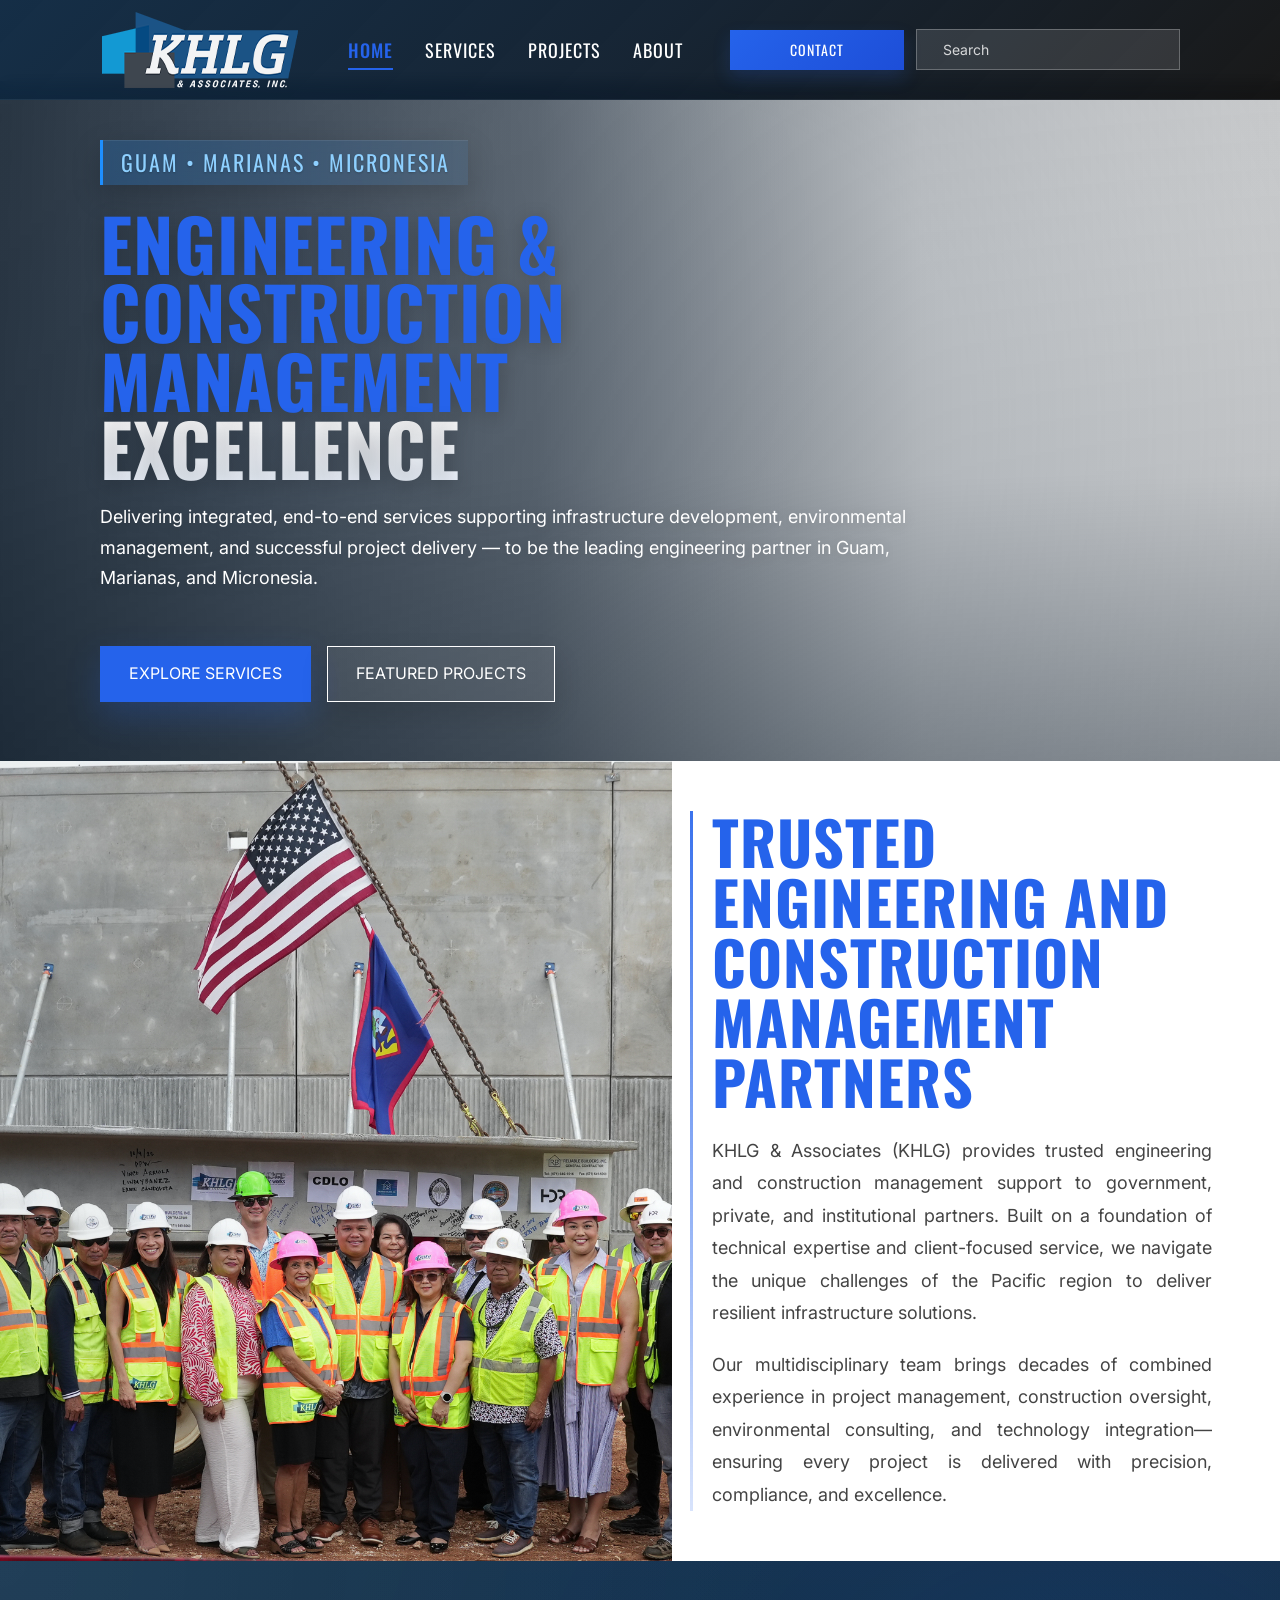
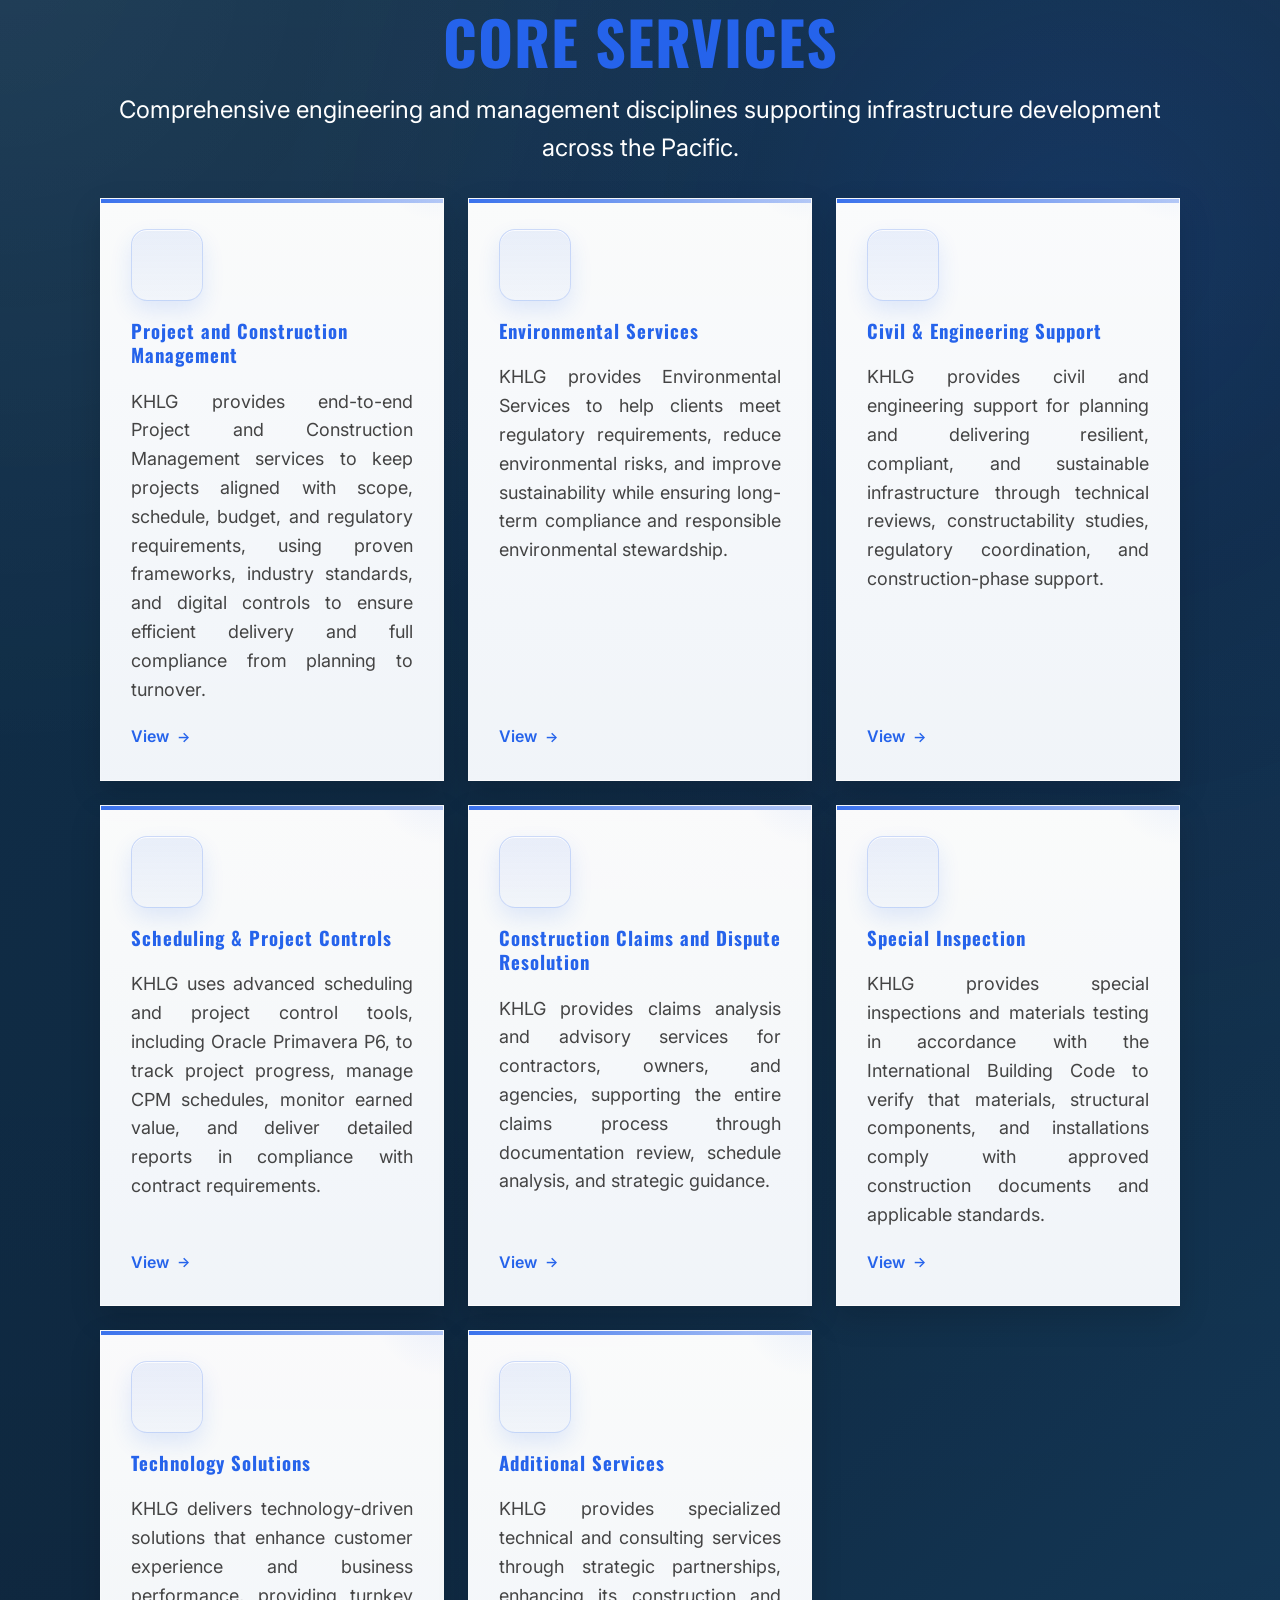
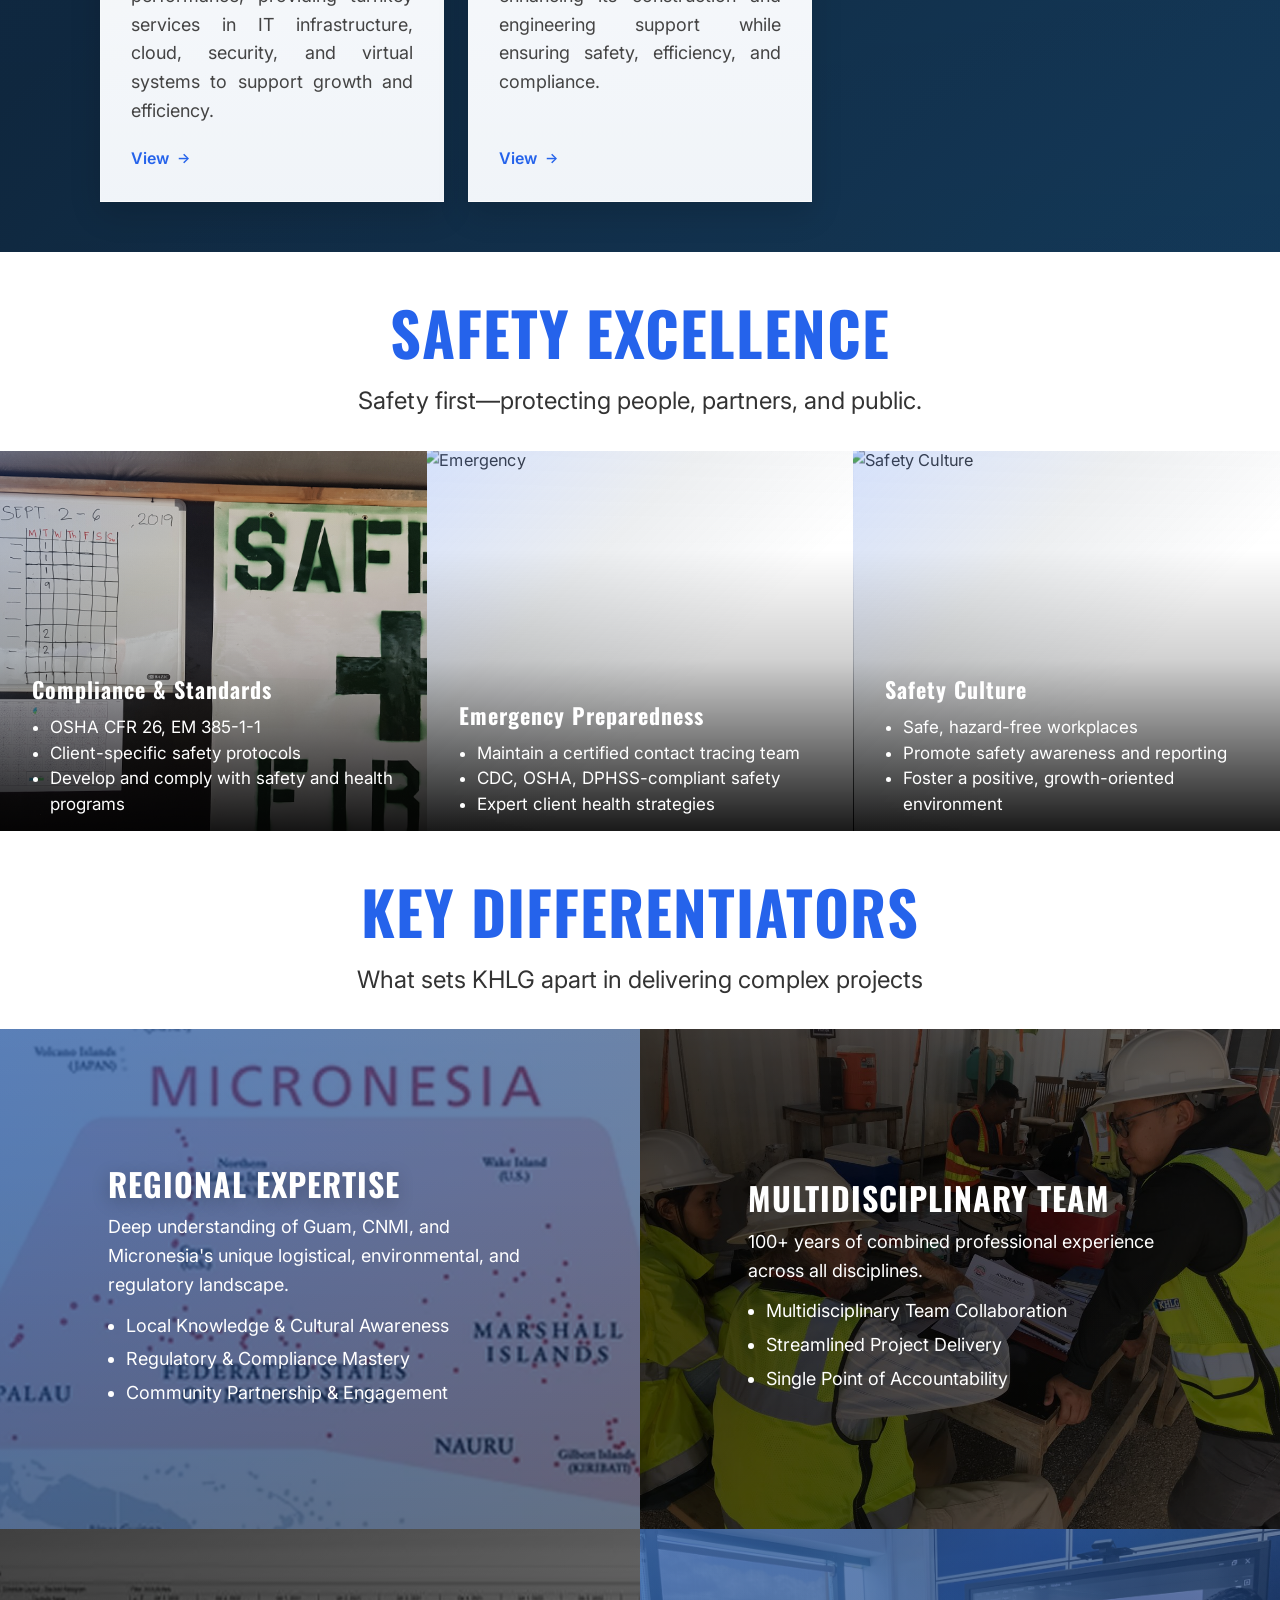
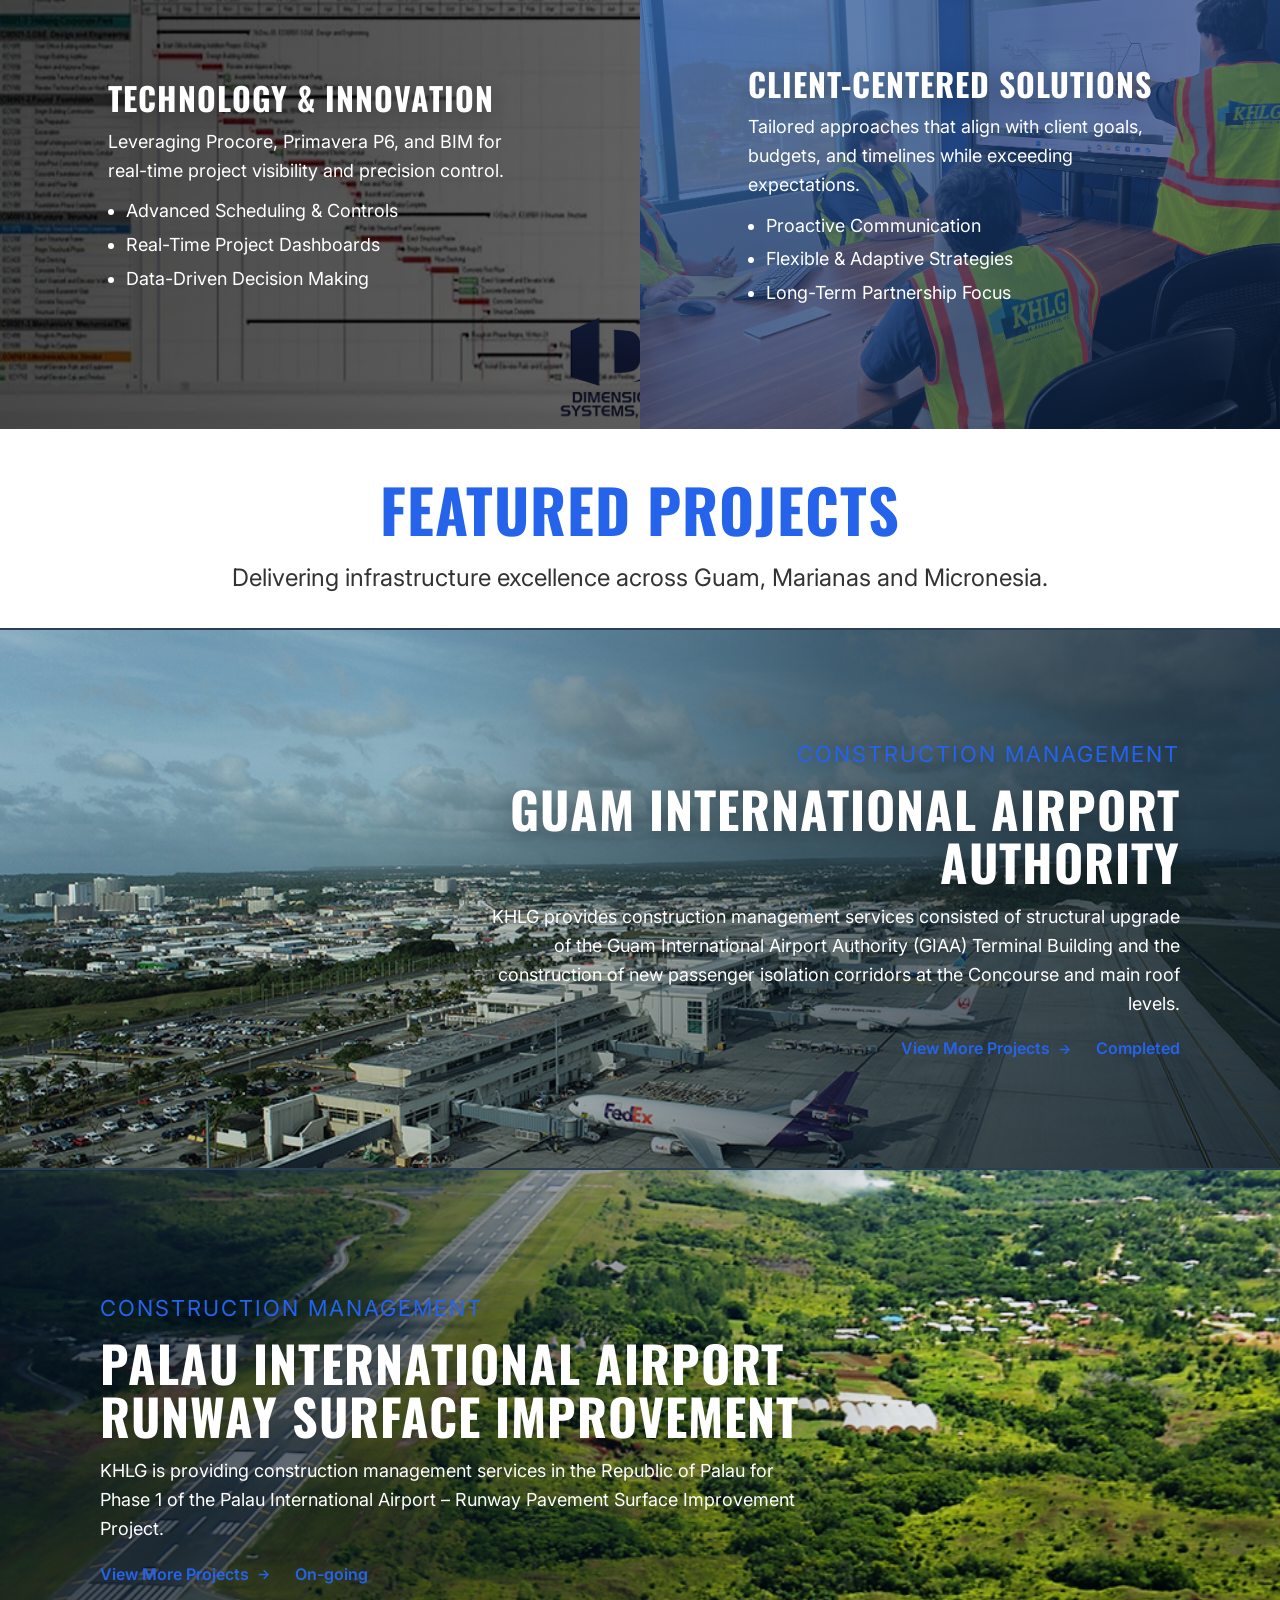
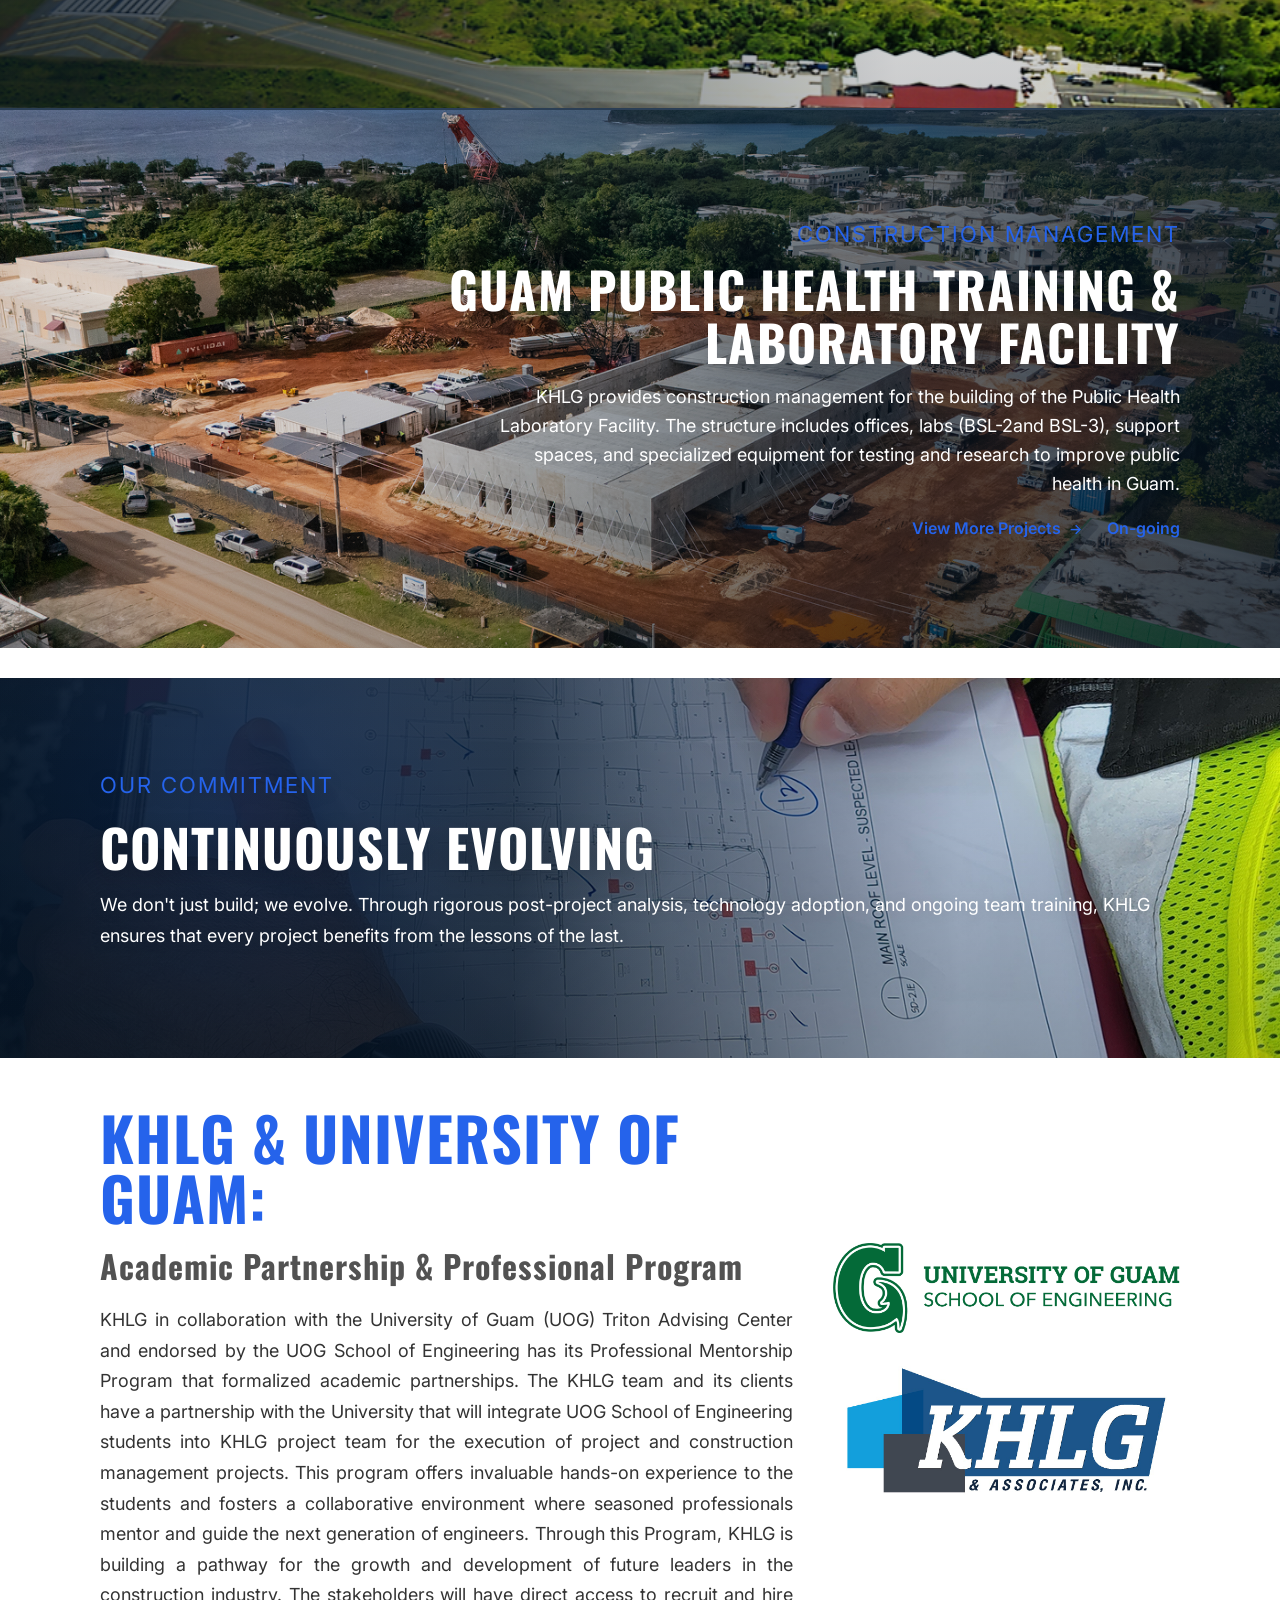
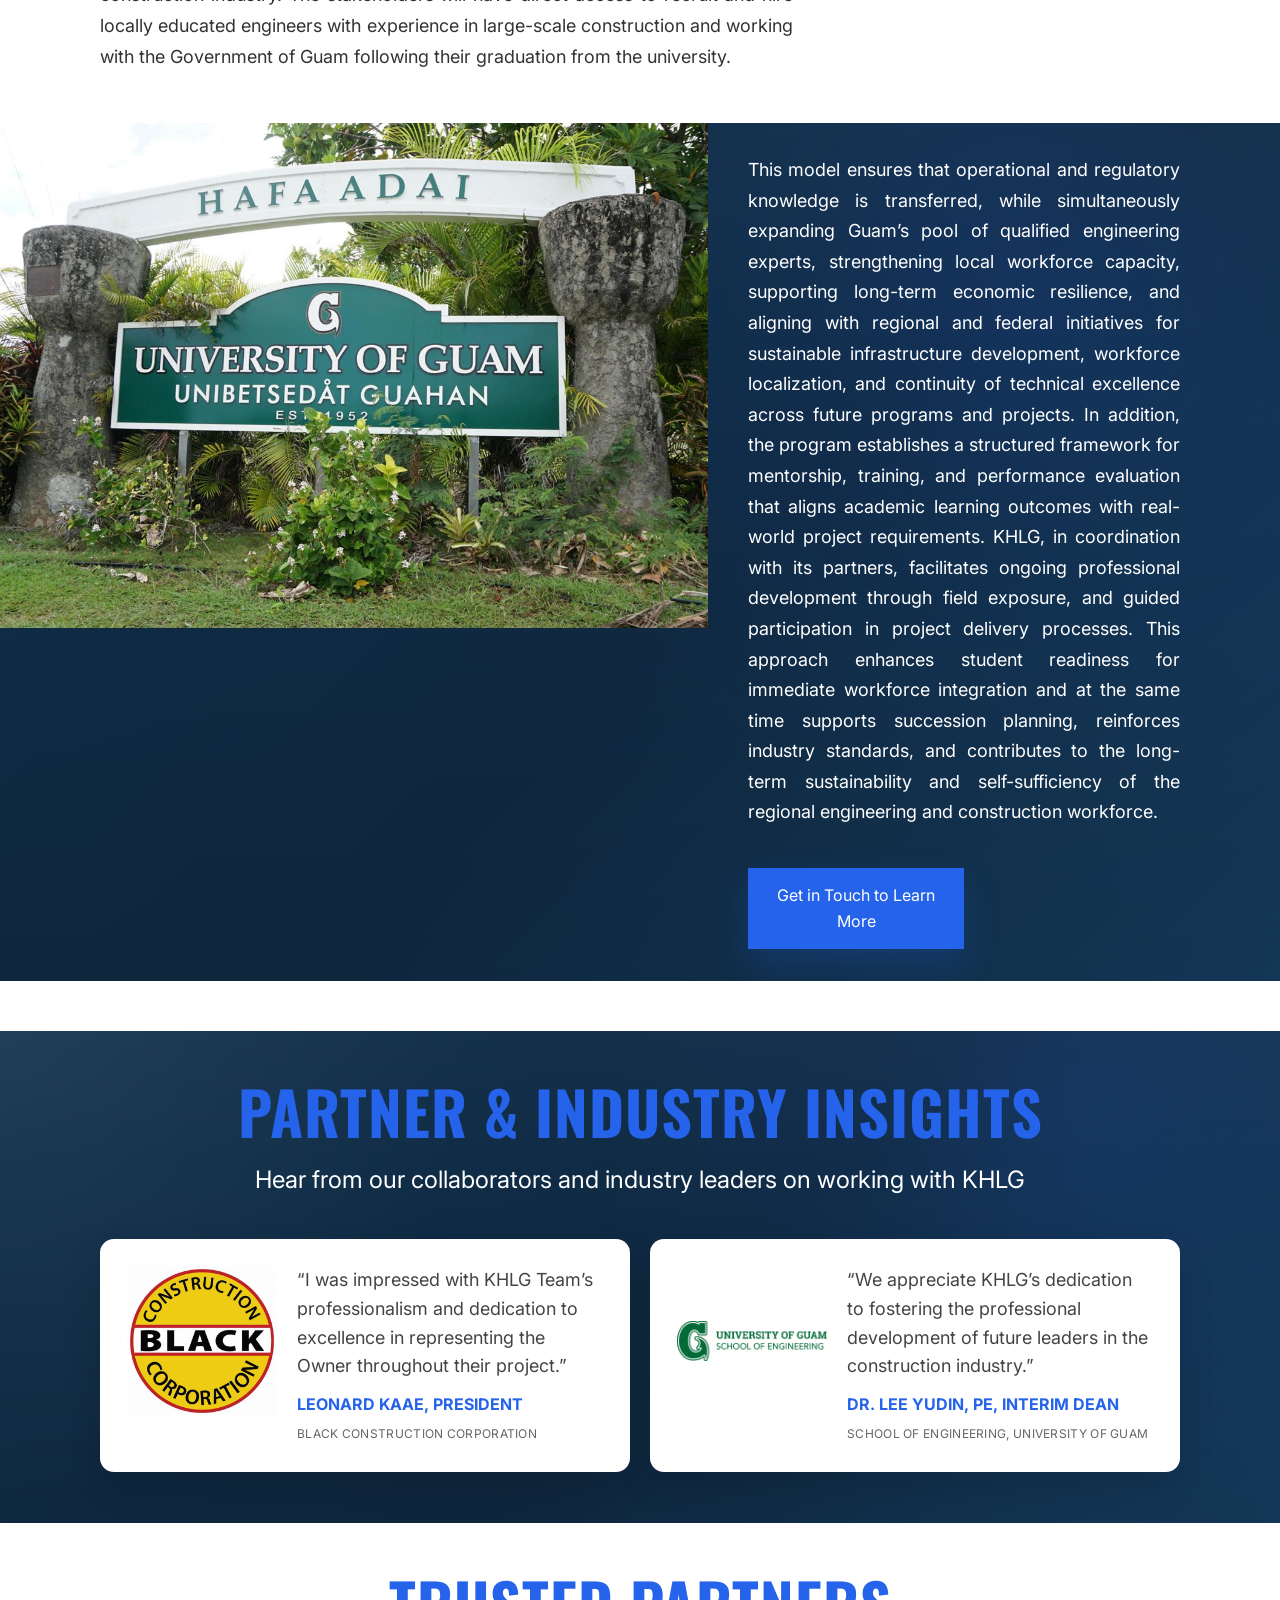
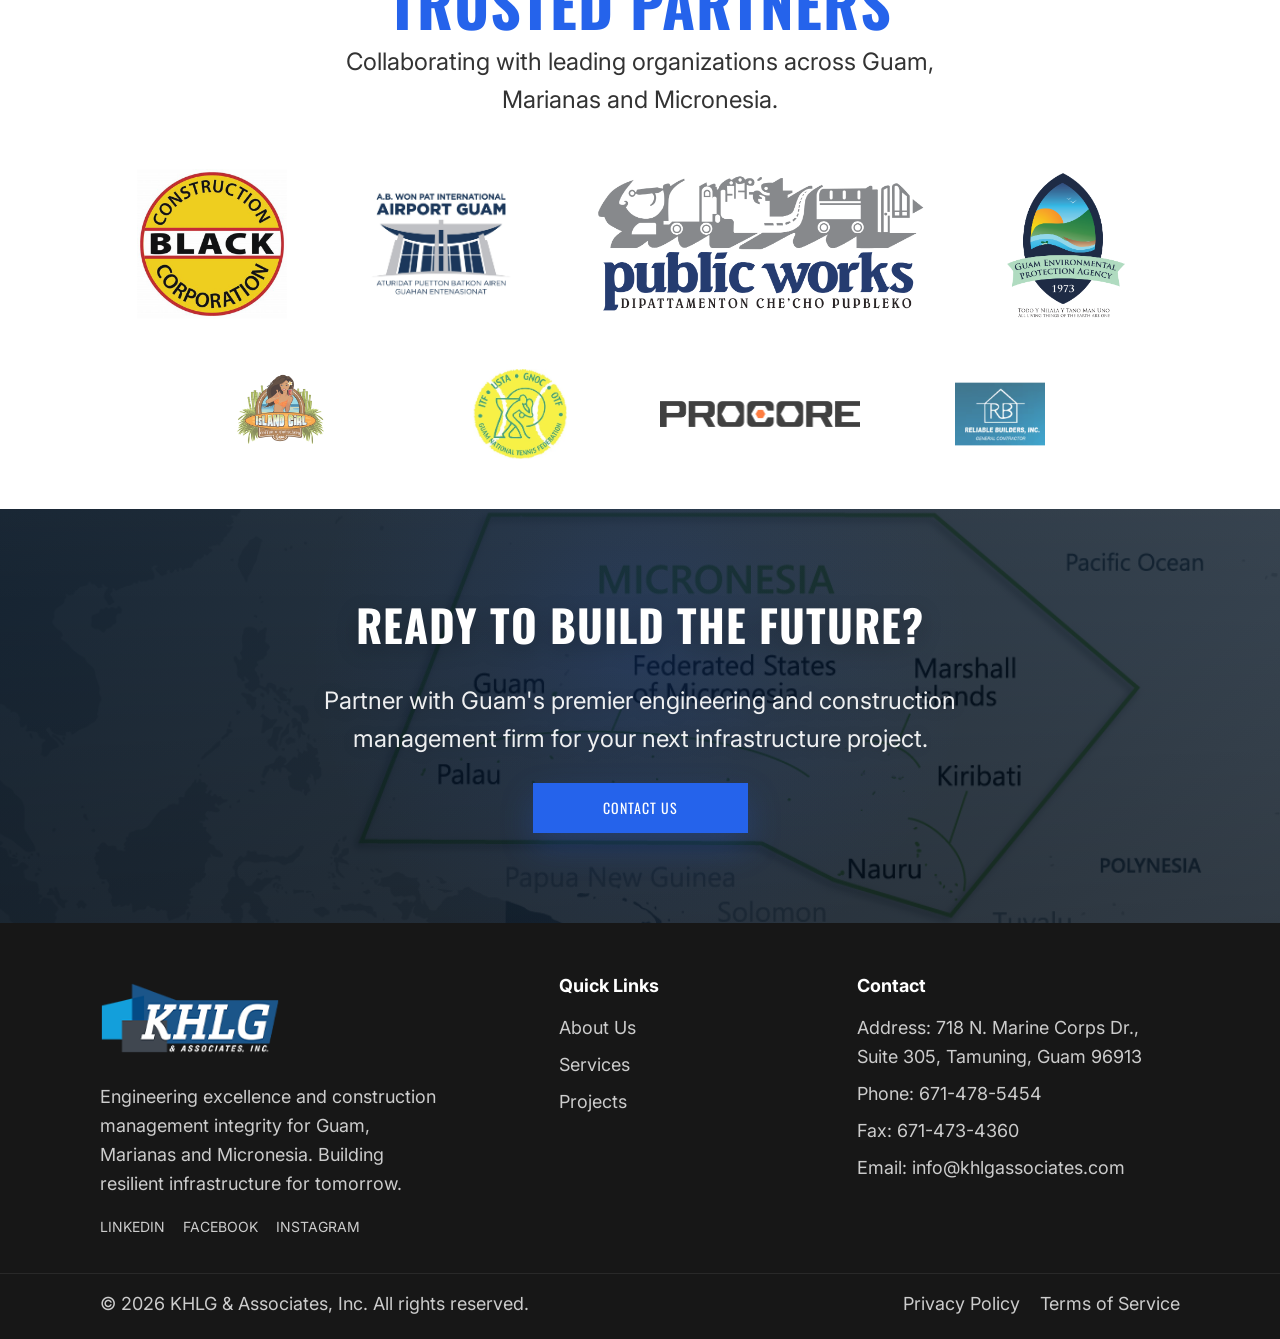
==== commit 24bfceb9: "fixed photos" ====
--- a/index.html
+++ b/index.html
@@ -771,7 +771,7 @@
         <!-- TESTIMONIAL 1 -->
         <div class="insight-card reveal reveal-up delay-1">
           <img
-            src="images/blackcorp.png"
+            src="images/Logos/Black Construction.jpeg"
             class="insight-logo"
             alt="Black Construction Corporation logo"
           />
@@ -821,7 +821,7 @@
 
         <!-- TOP (FEATURED LOGOS) -->
         <div class="partners-top reveal reveal-up delay-2">
-          <img src="images/blackcorp.png" alt="Black Construction" />
+          <img src="images/Logos/Black Construction.jpeg" alt="Black Construction" />
           <img src="images/Logos/airport.jpg" alt="HSE Pacific" />
           <img
             src="images/Logos/Guam_Department_of_Public_Works_logo.svg.png"
--- a/styles.css
+++ b/styles.css
@@ -1500,7 +1500,6 @@
   line-height: 1.7;
   text-shadow: 0 2px 14px rgba(0, 0, 0, 0.2);
   animation-delay: 0.45s;
-  text-align: justify;
 }
 
 /* BUTTONS */
@@ -3986,11 +3985,7 @@
   align-items: flex-start;
   gap: 20px;
   padding: 30px;
-  background: linear-gradient(
-    180deg,
-    rgba(255, 255, 255, 0.98) 0%,
-    rgba(248, 251, 255, 0.97) 100%
-  );
+  background: var(--white1);
   color: var(--subtitles);
   border-radius: 14px;
   border: 1px solid rgba(255, 255, 255, 0.14);
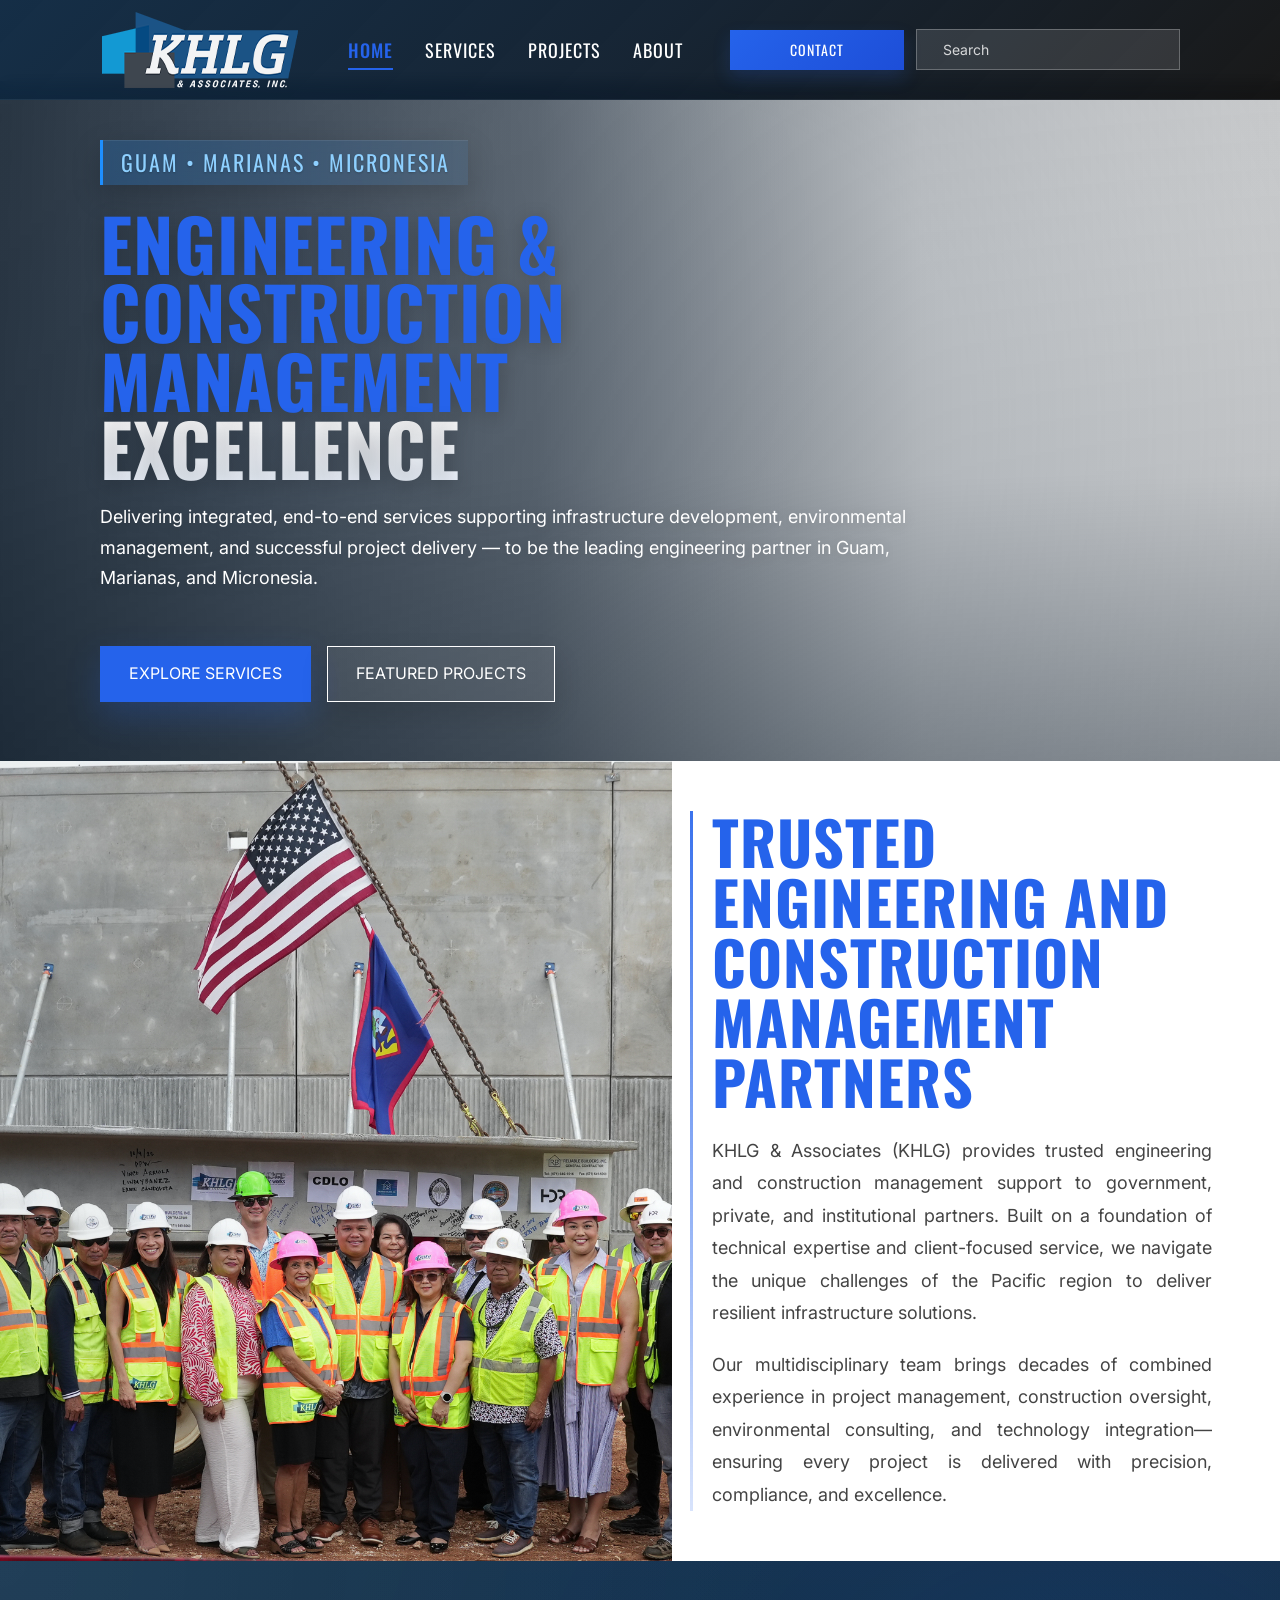
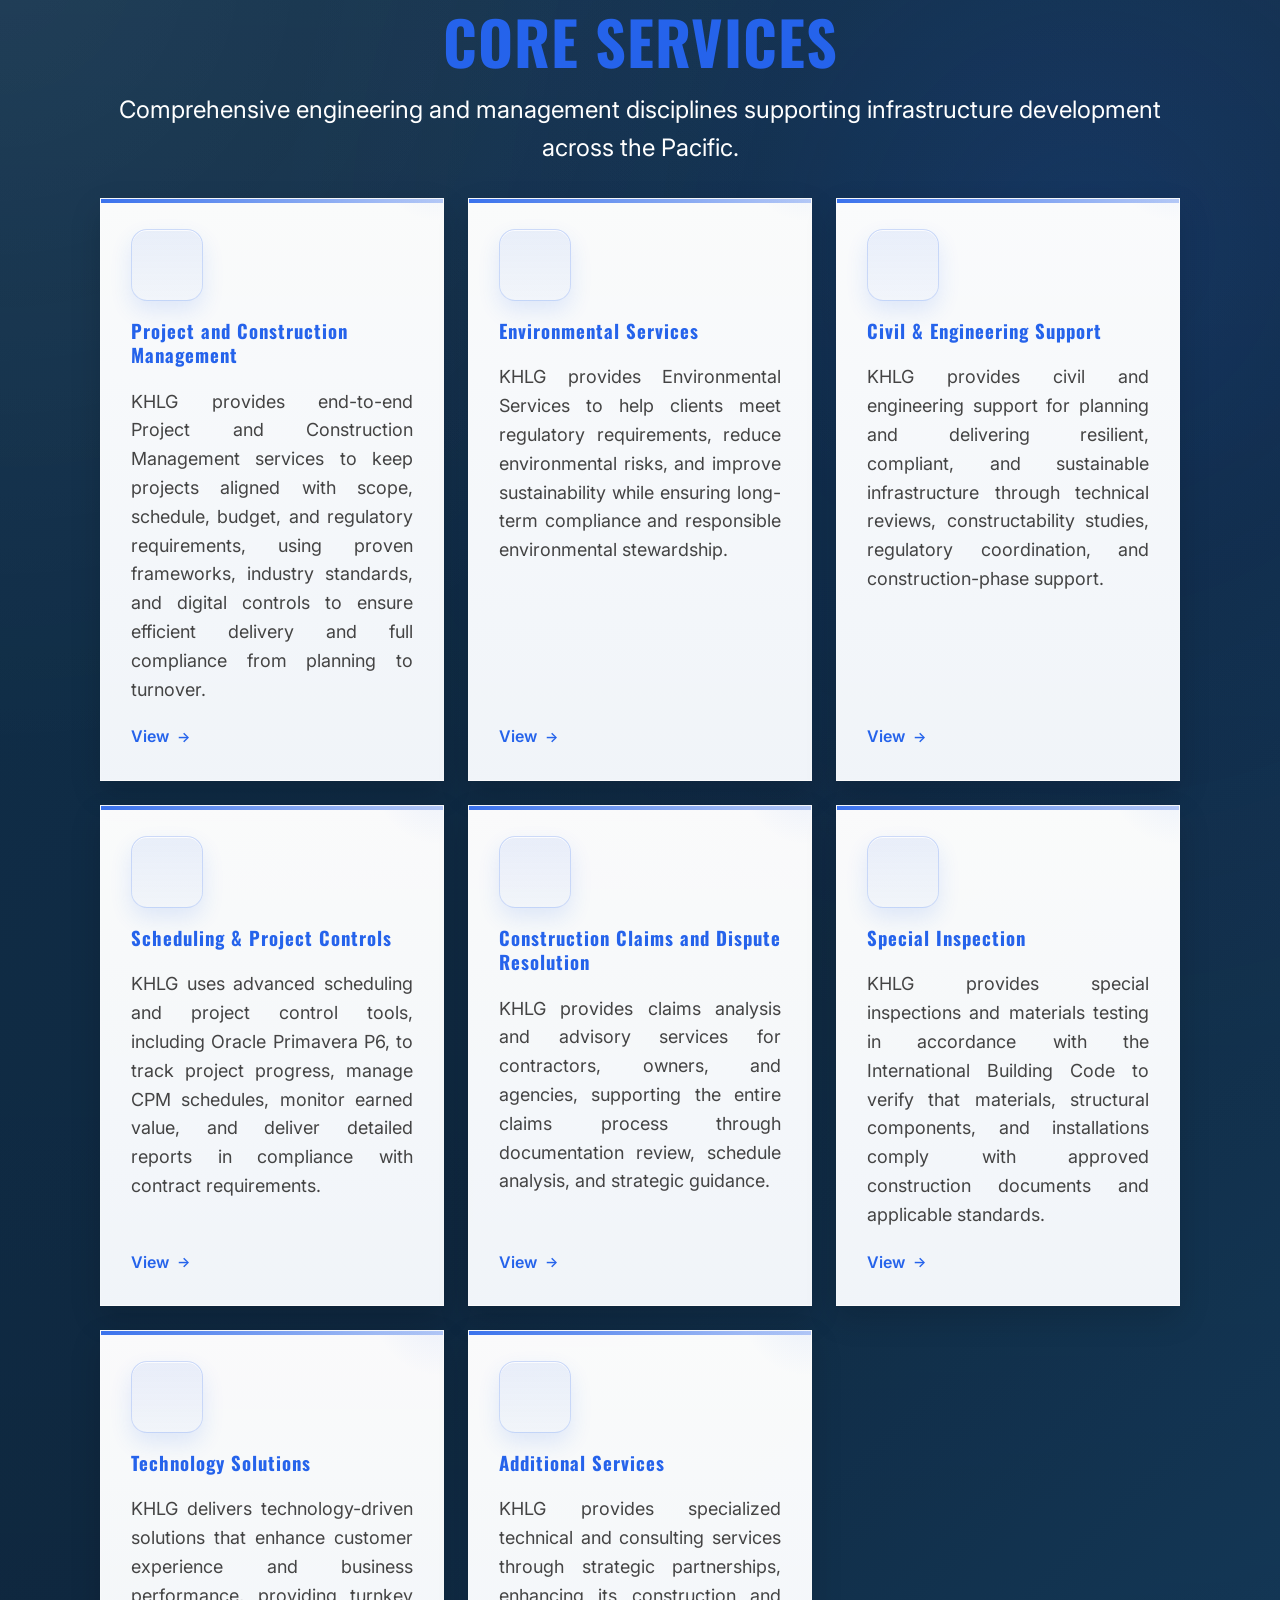
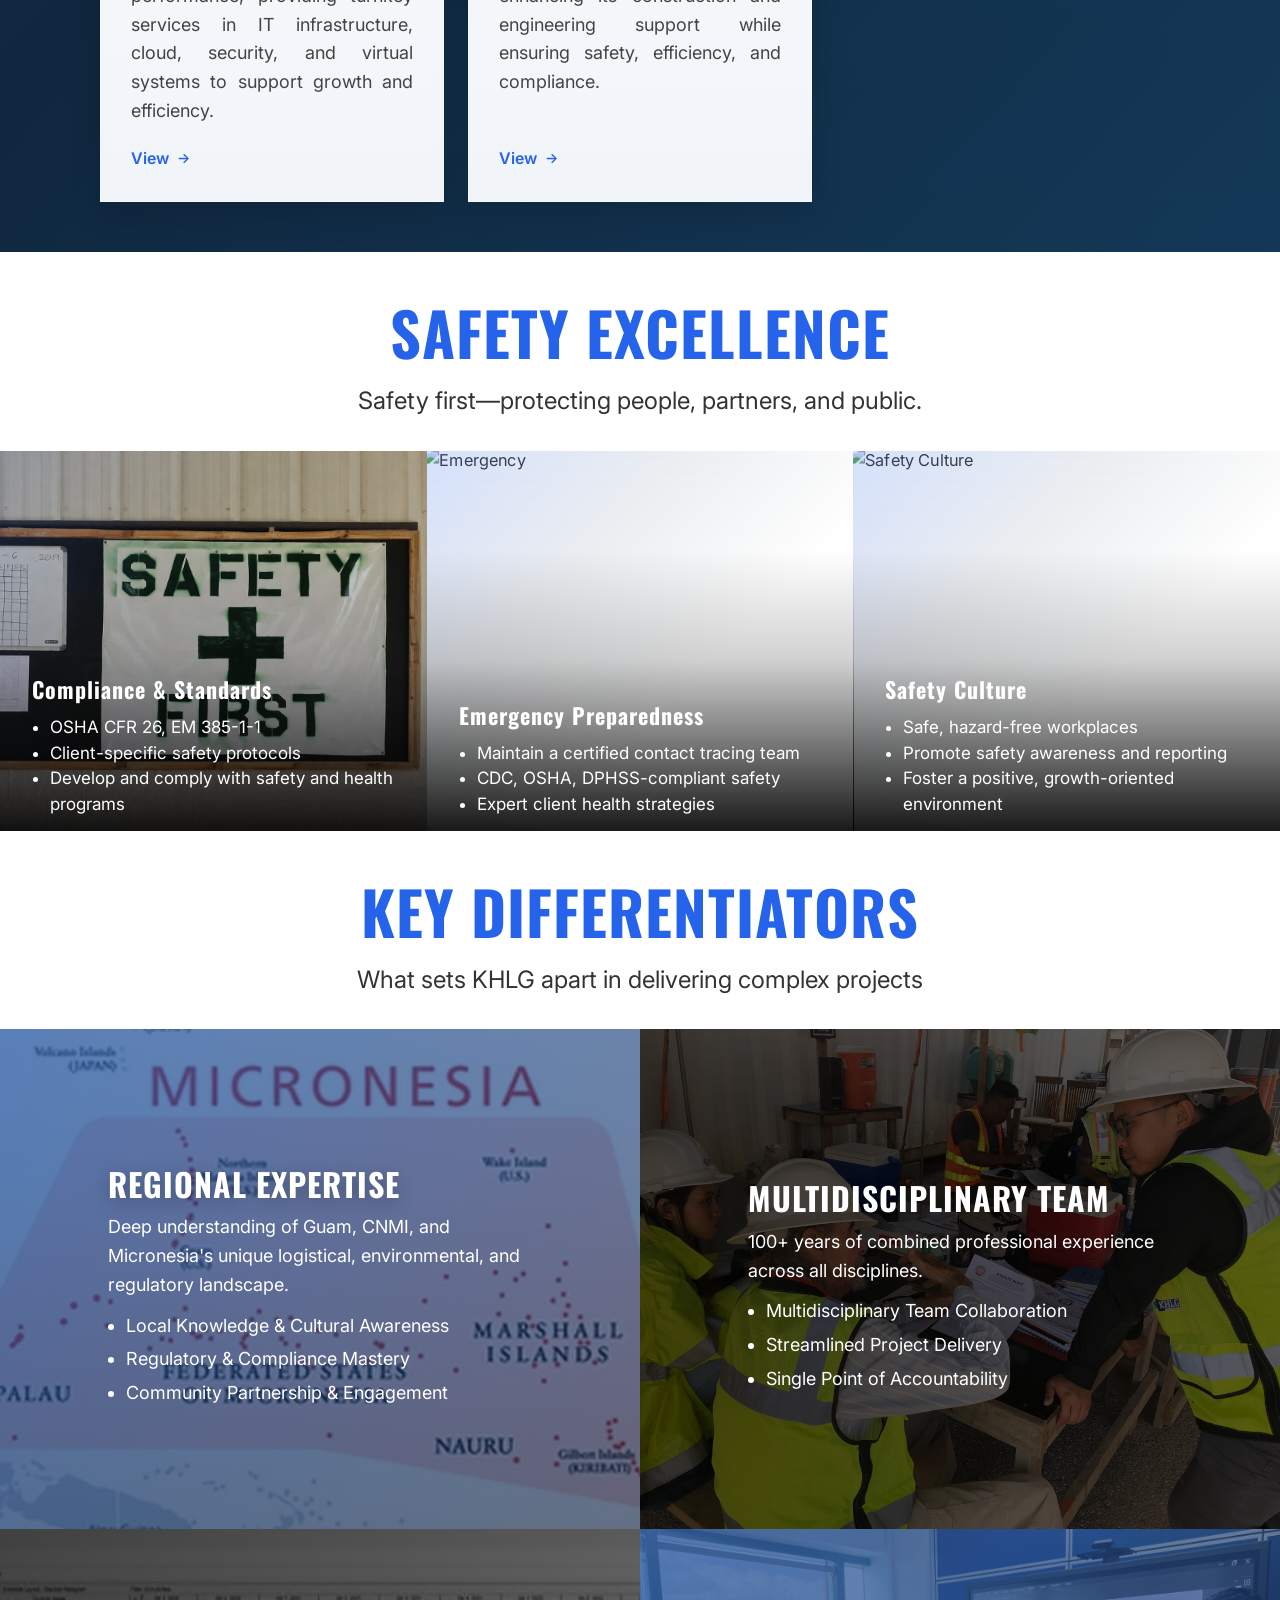
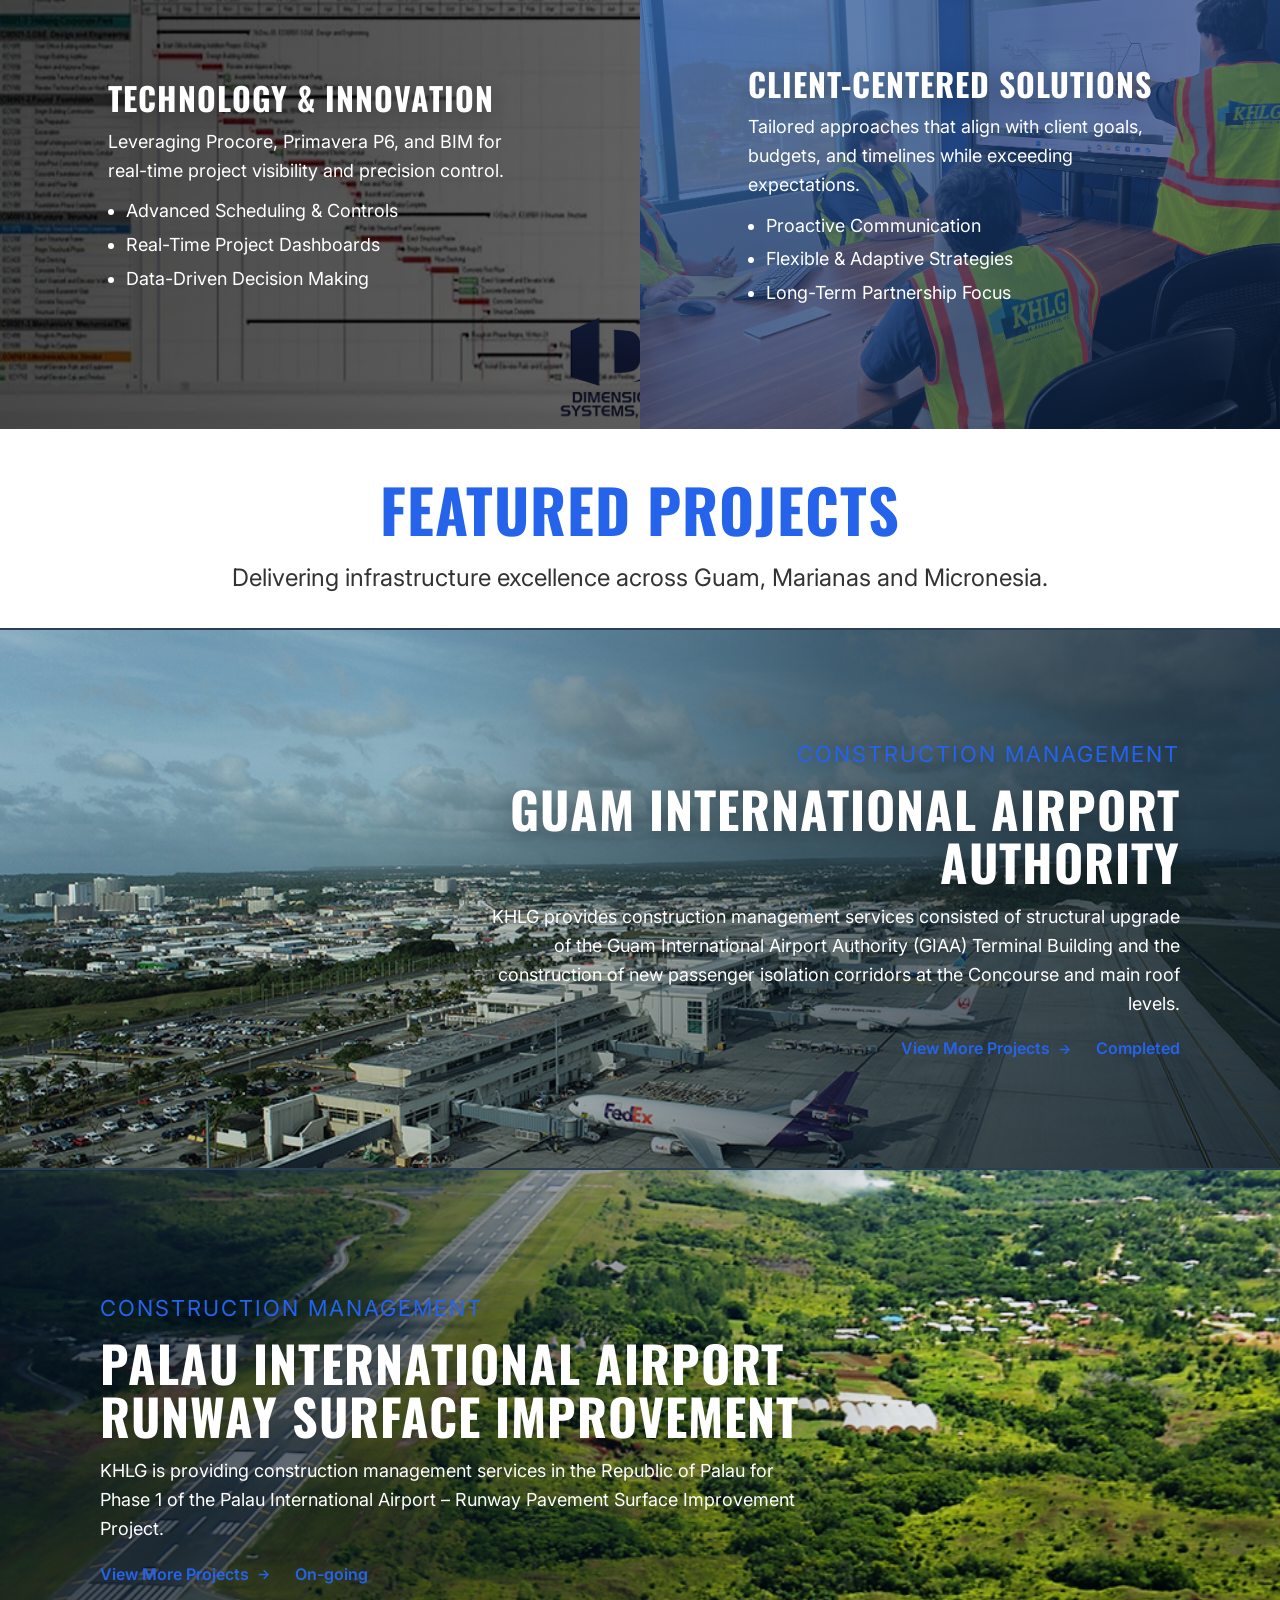
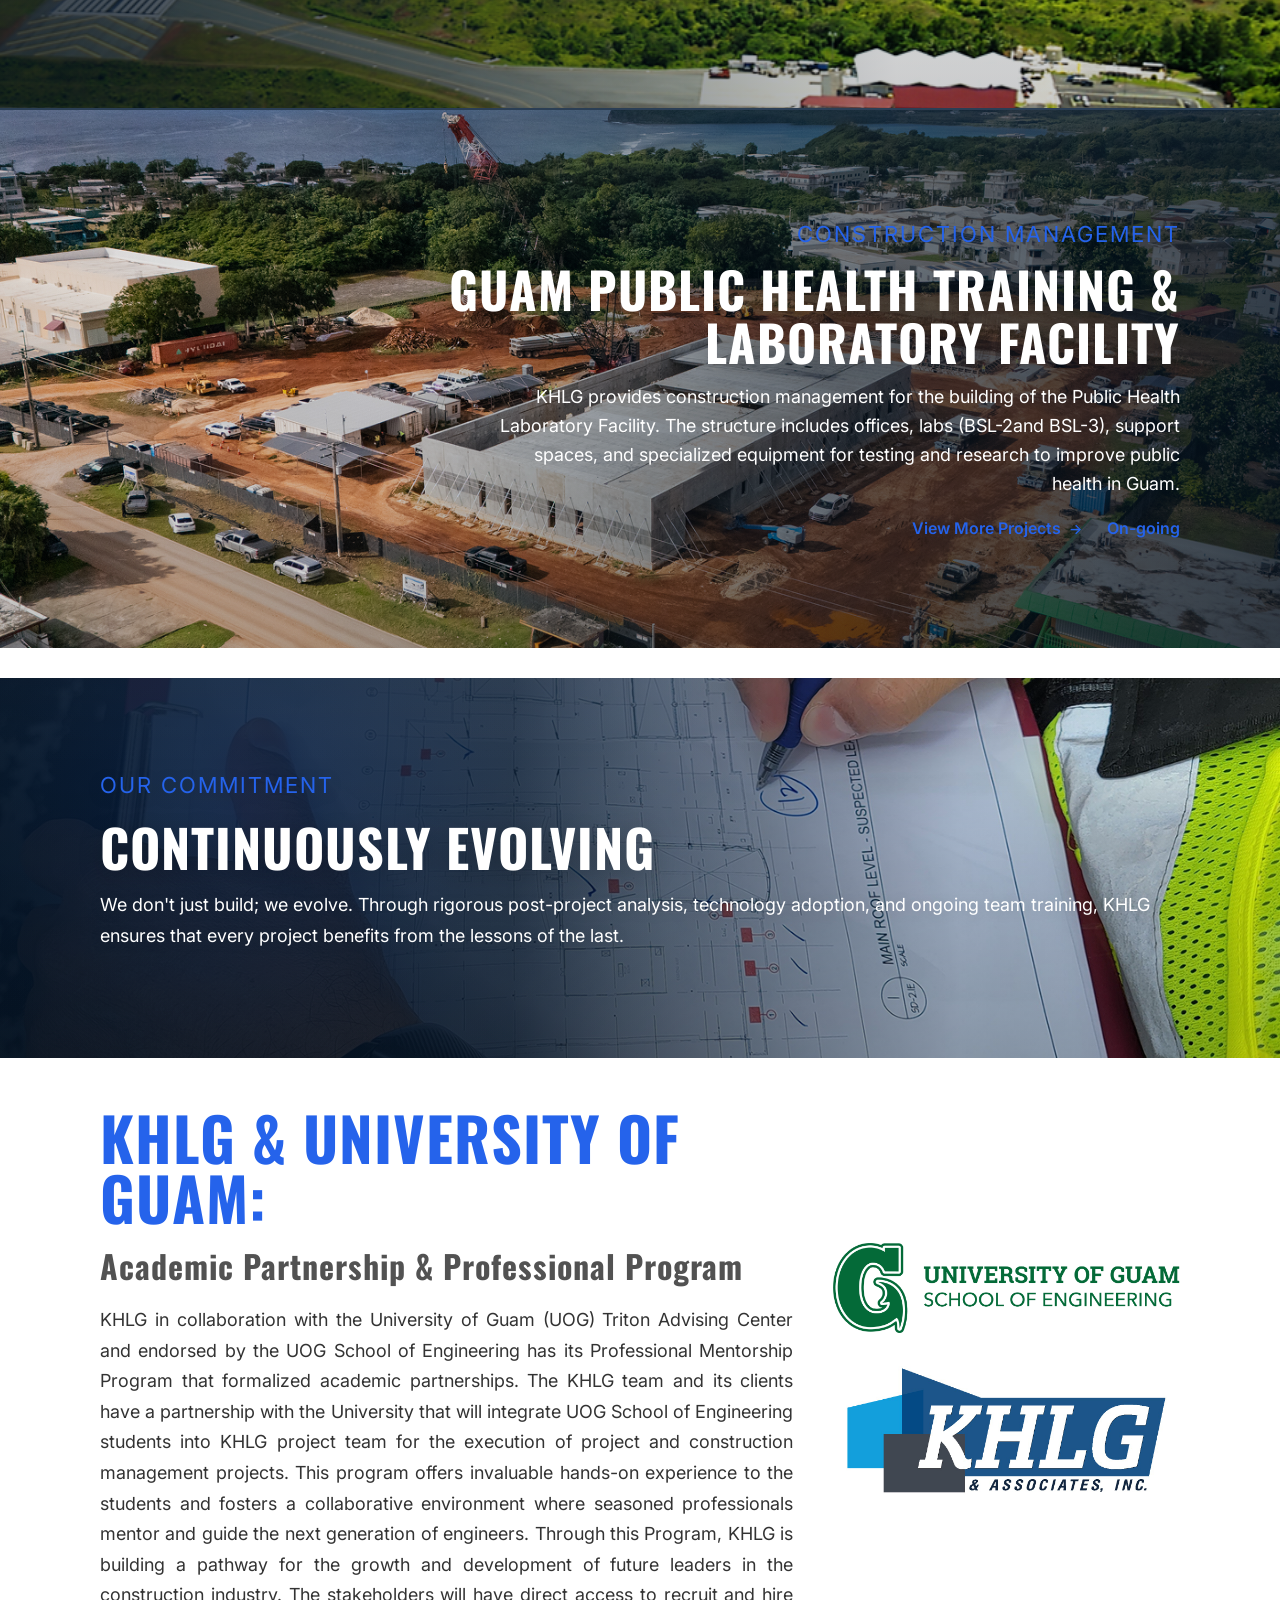
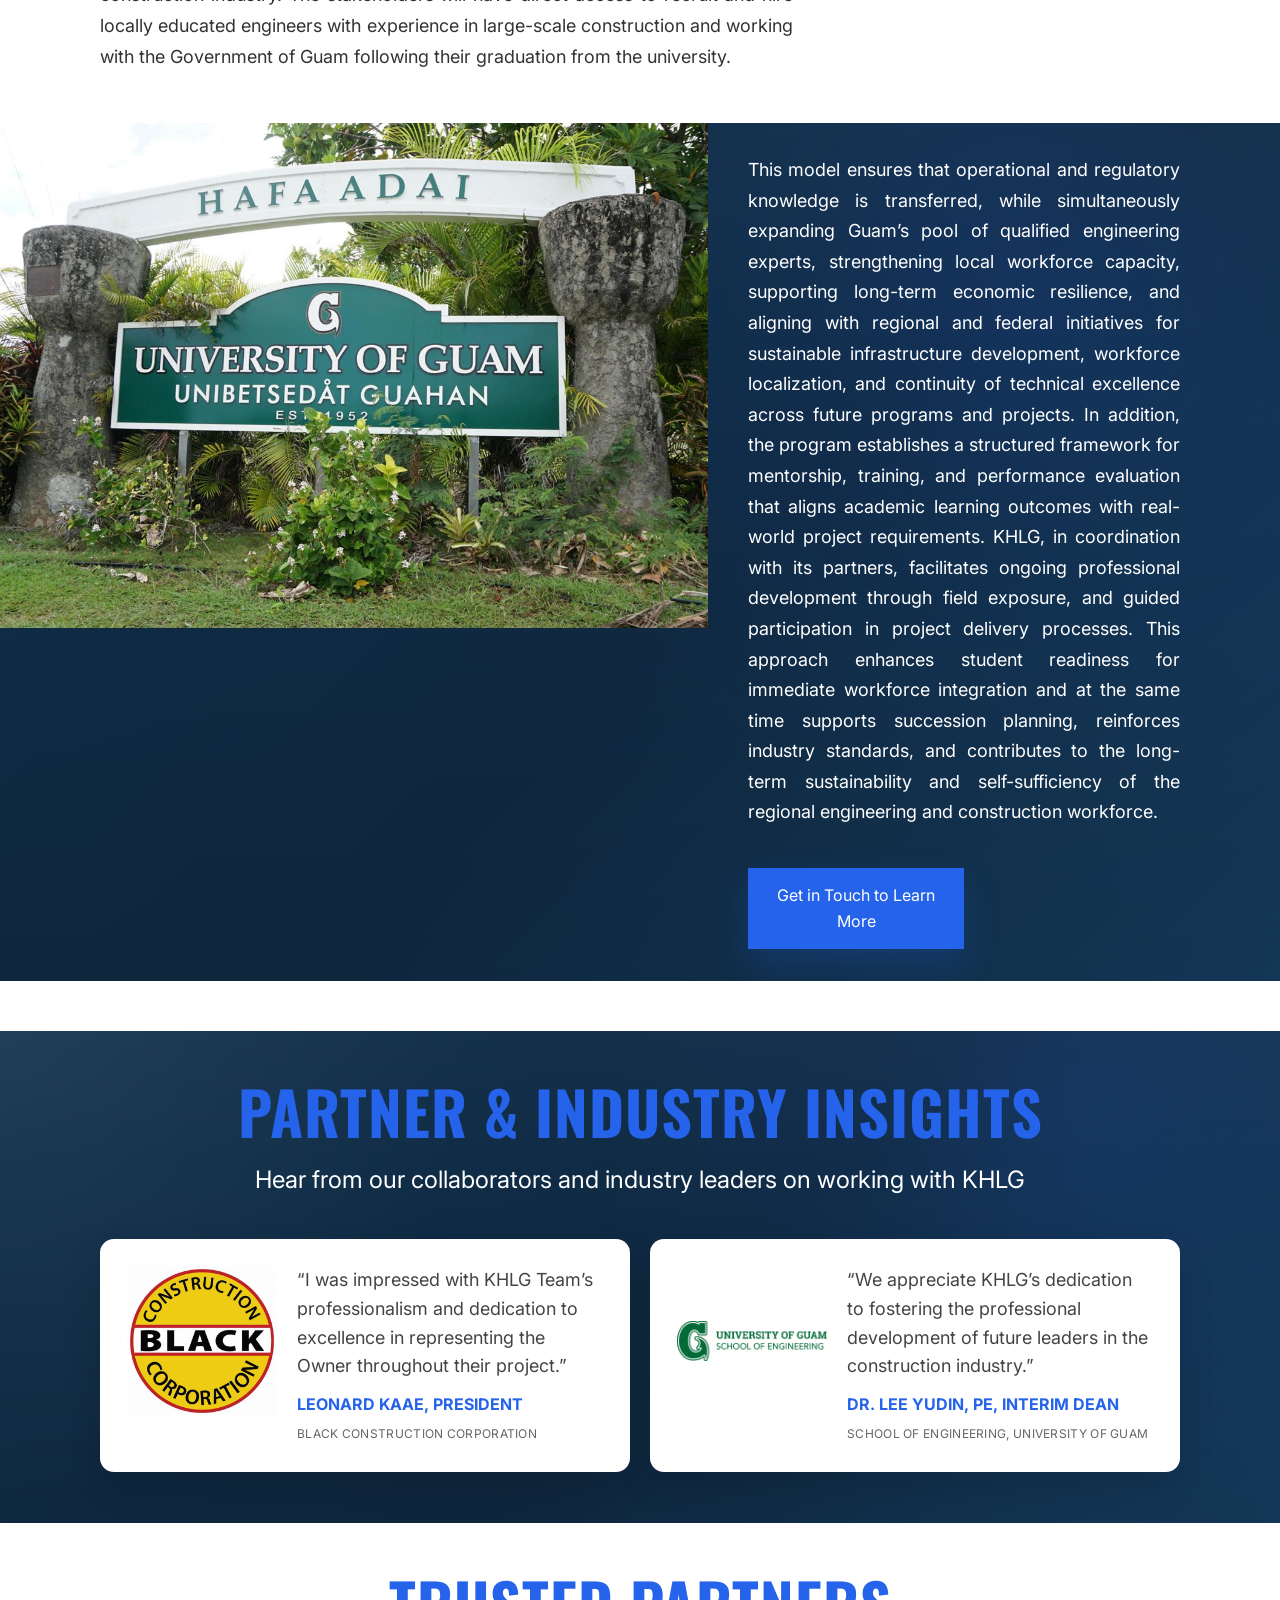
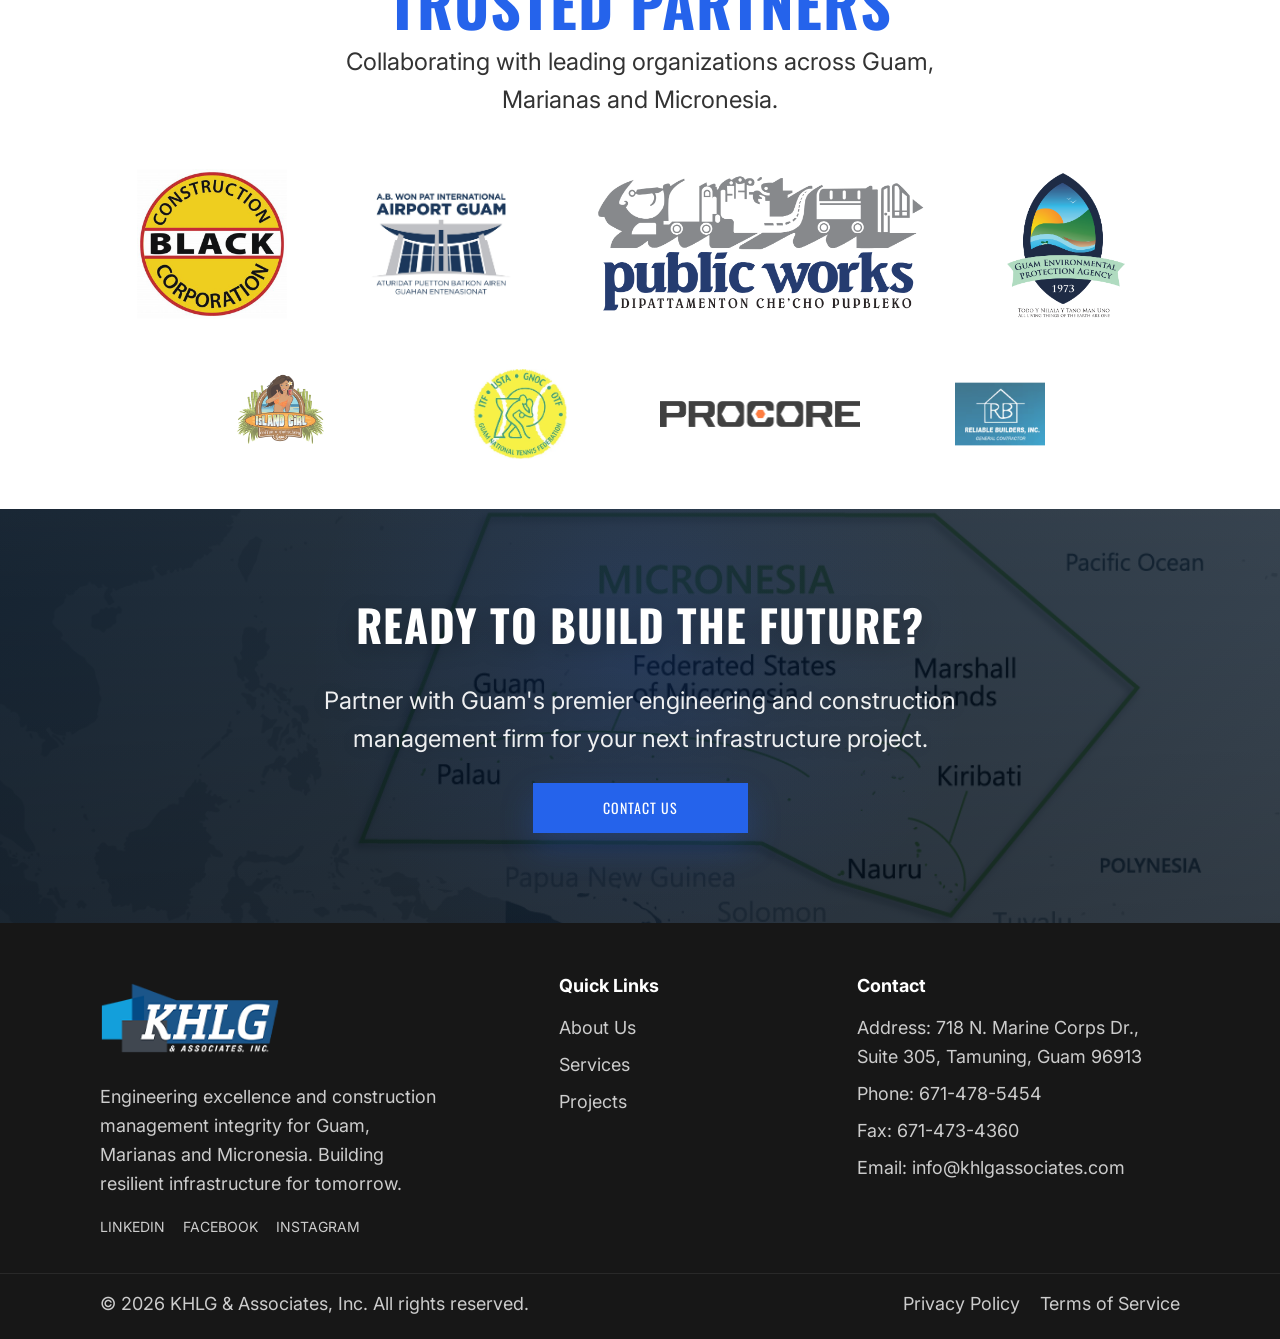
==== commit d59772c5: "fixed safety image" ====
--- a/index.html
+++ b/index.html
@@ -433,7 +433,7 @@
 
       <div class="safety-grid">
         <div class="safety-card reveal reveal-up delay-1">
-          <img src="images/Compliance & Standards.jpg" alt="Compliance" />
+          <img src="images/Compliance & Standards4.png" alt="Compliance" />
 
           <div class="safety-overlay">
             <h3>Compliance & Standards</h3>
--- a/styles.css
+++ b/styles.css
@@ -1872,15 +1872,12 @@
 .about-img {
   width: 100%;
   height: 100%;
+  object-position: top;
   max-height: 640px;
   object-fit: cover;
   display: block;
   transform: scale(1.02);
   transition: transform 0.7s ease;
-}
-
-.about-image-wrap:hover .about-img {
-  transform: scale(1.06);
 }
 
 /* RIGHT CONTENT */
@@ -2490,7 +2487,7 @@
   width: 100%;
   height: 100%;
   object-fit: cover;
-  object-position: center;
+  object-position: right center;
   display: block;
   transform: scale(1.02);
   transition: transform 0.8s ease;
@@ -2734,7 +2731,6 @@
   inset: 0;
   display: flex;
   align-items: center;
-  padding: 112px;
   color: #fff;
   transition: background 0.35s ease;
 }
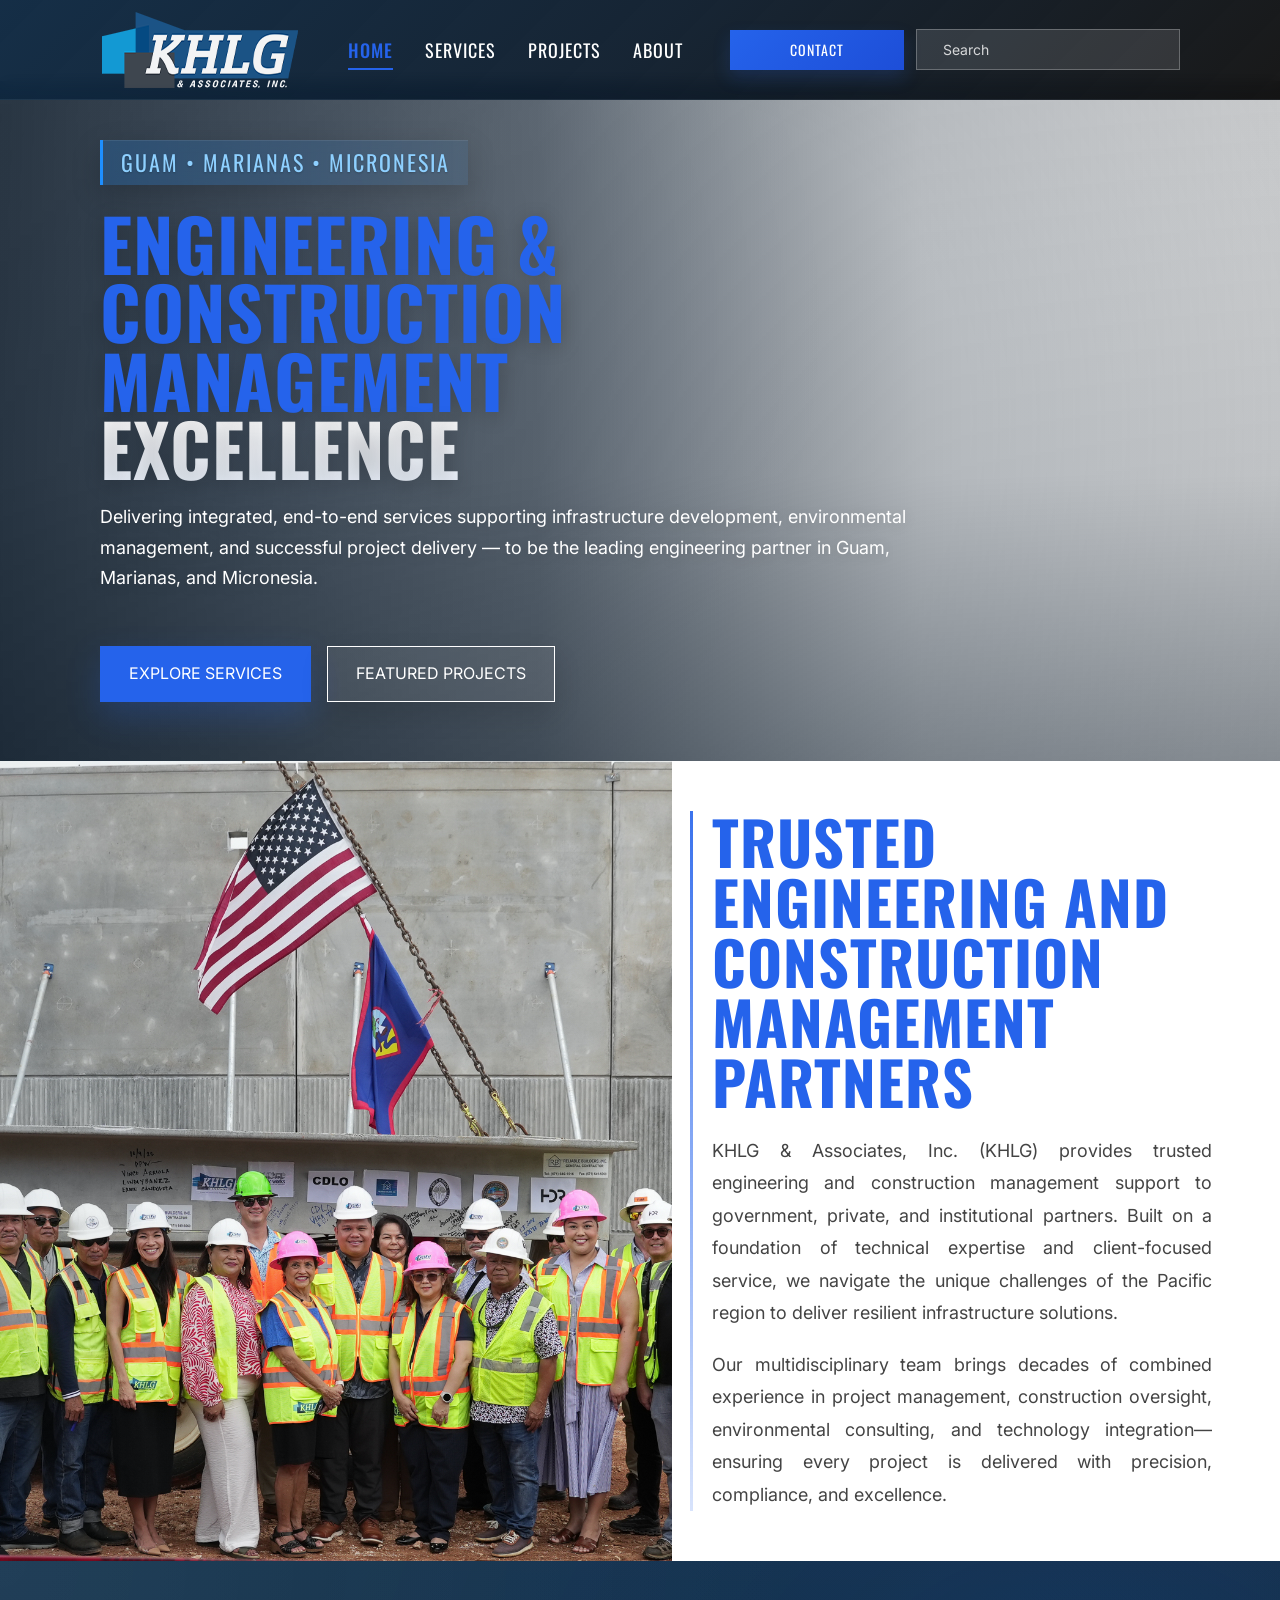
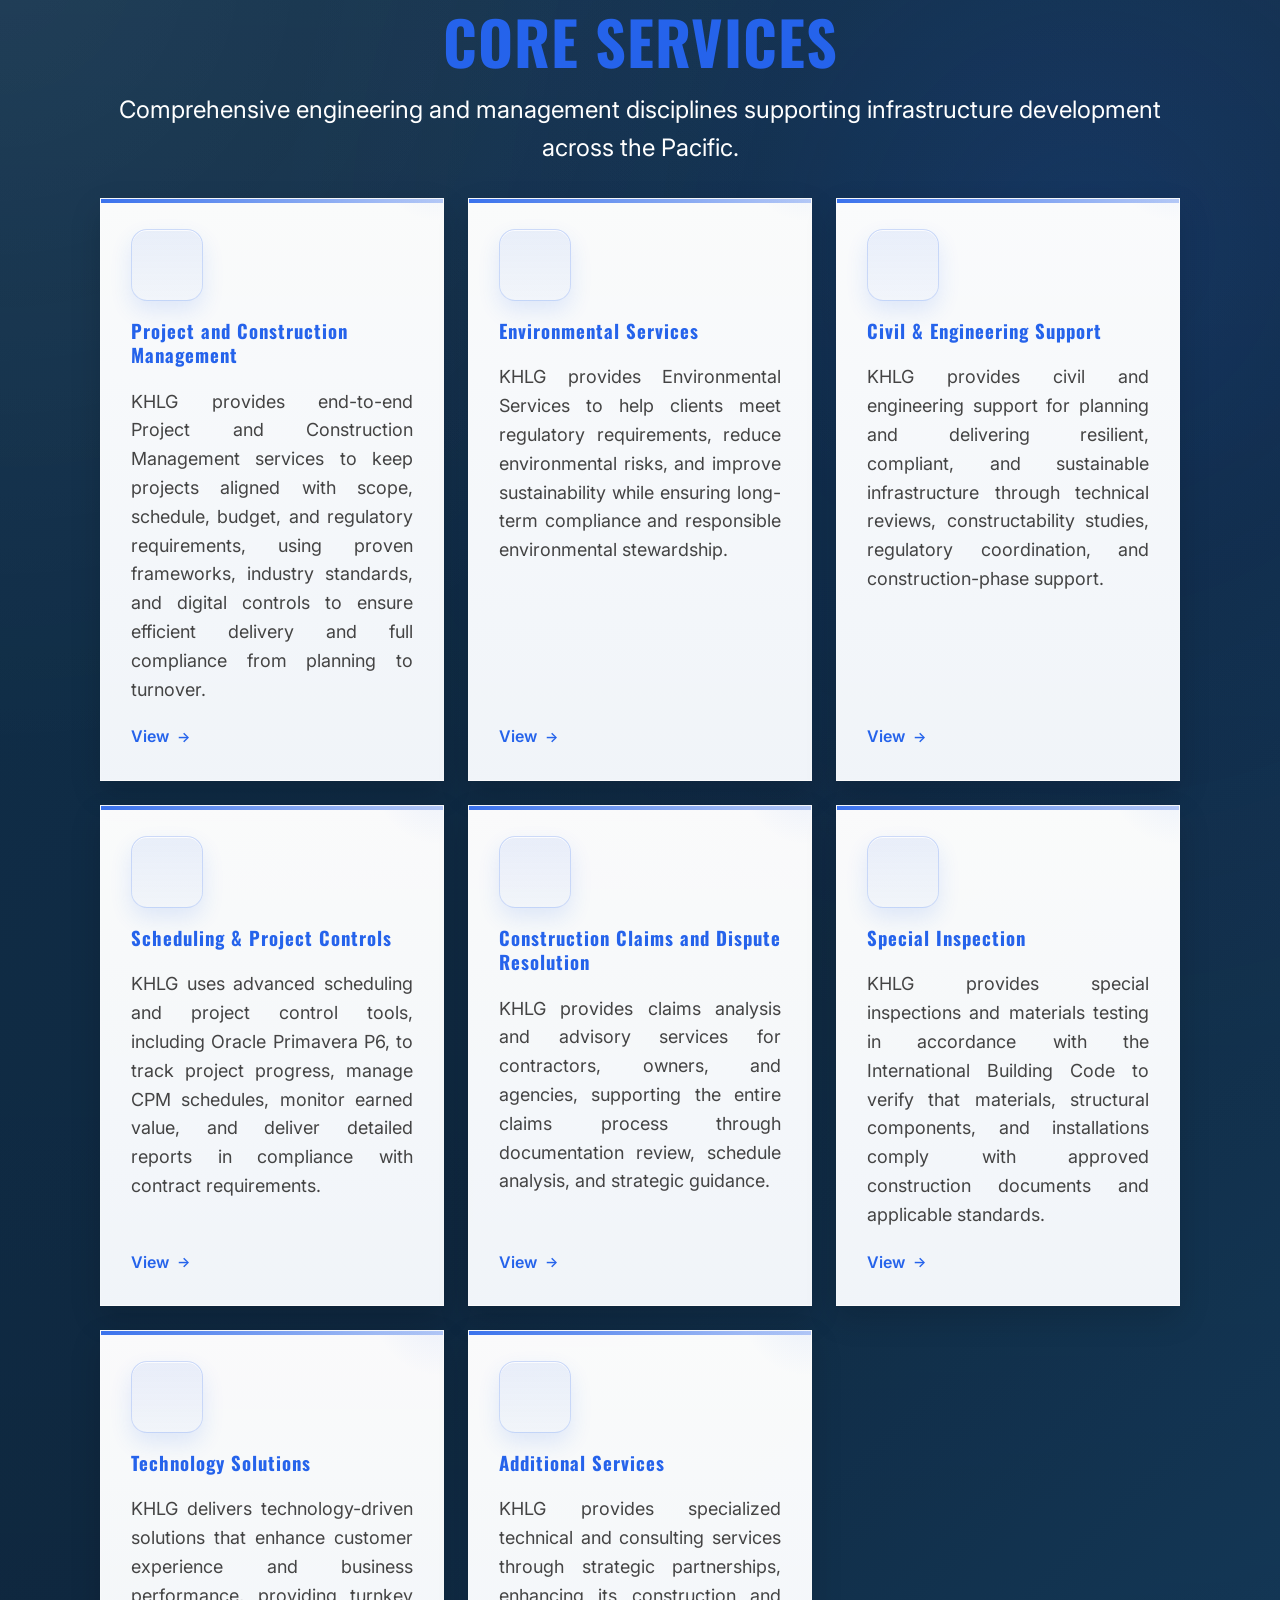
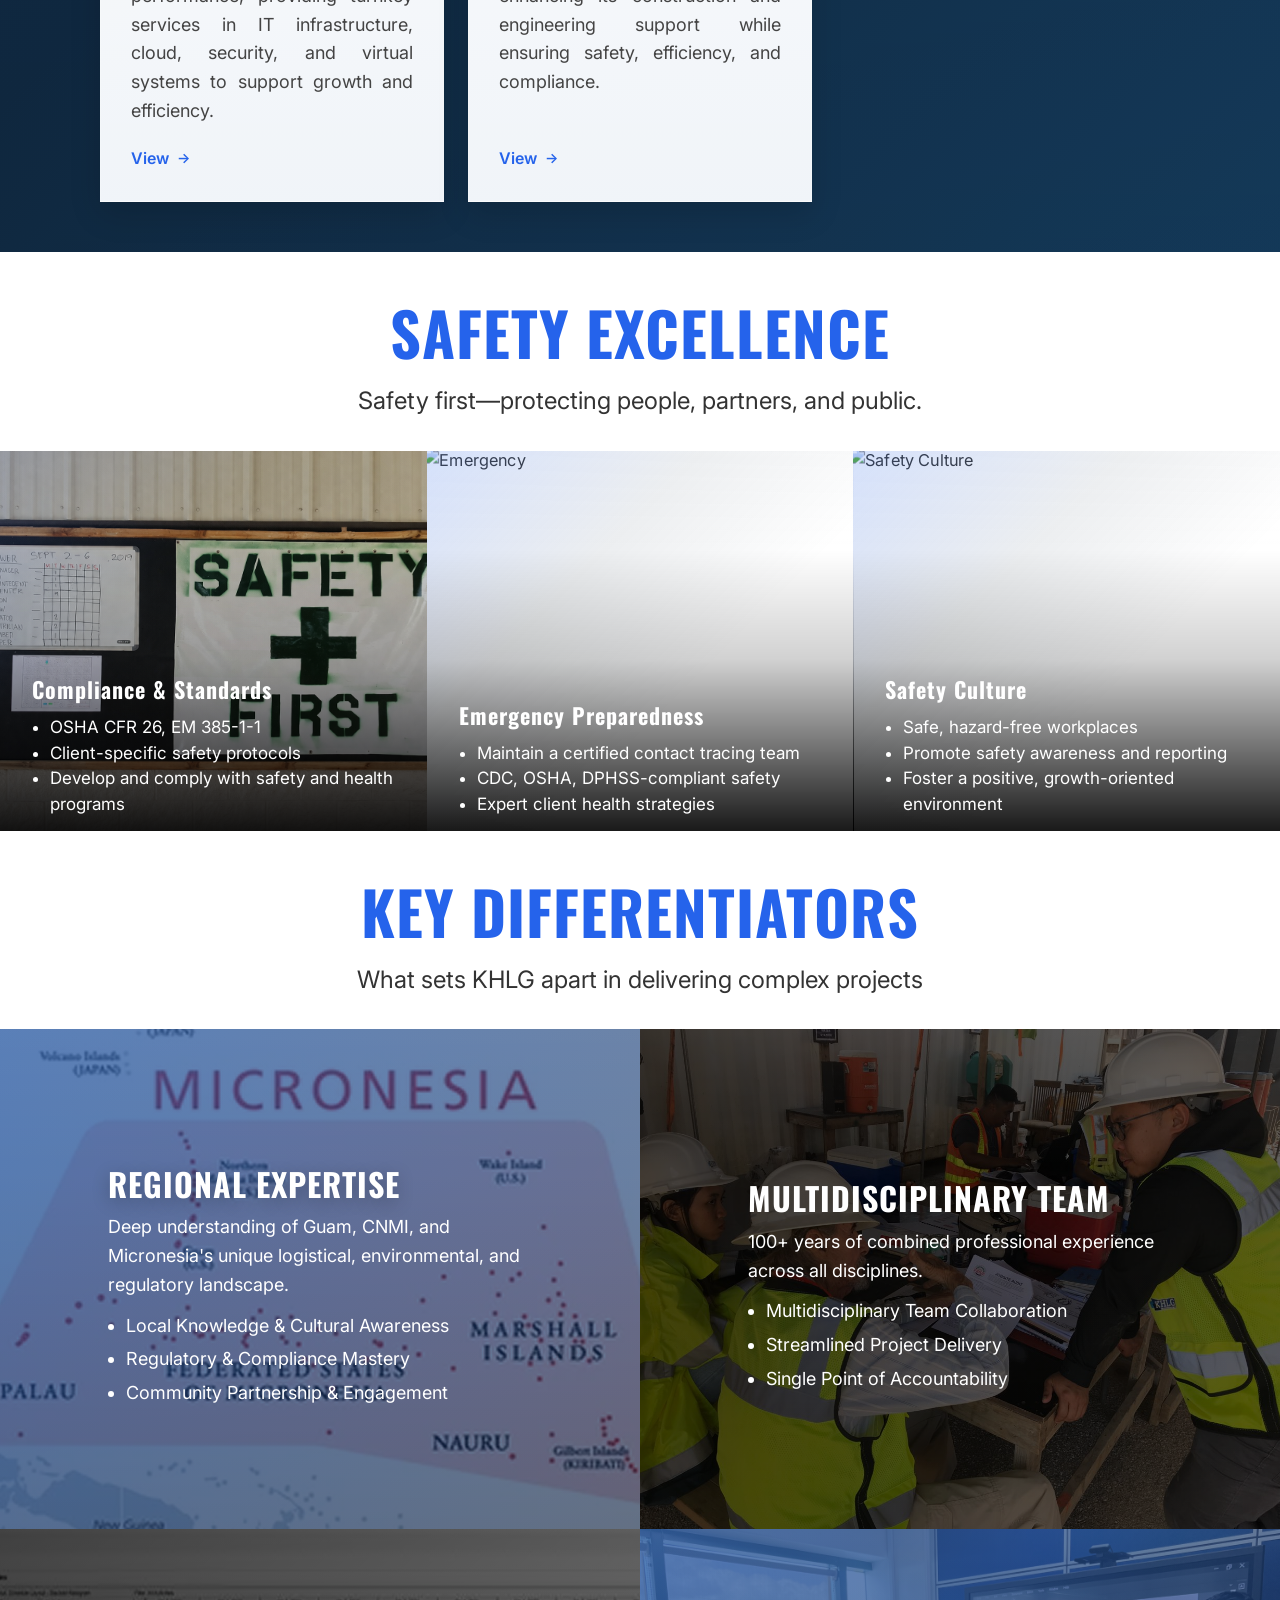
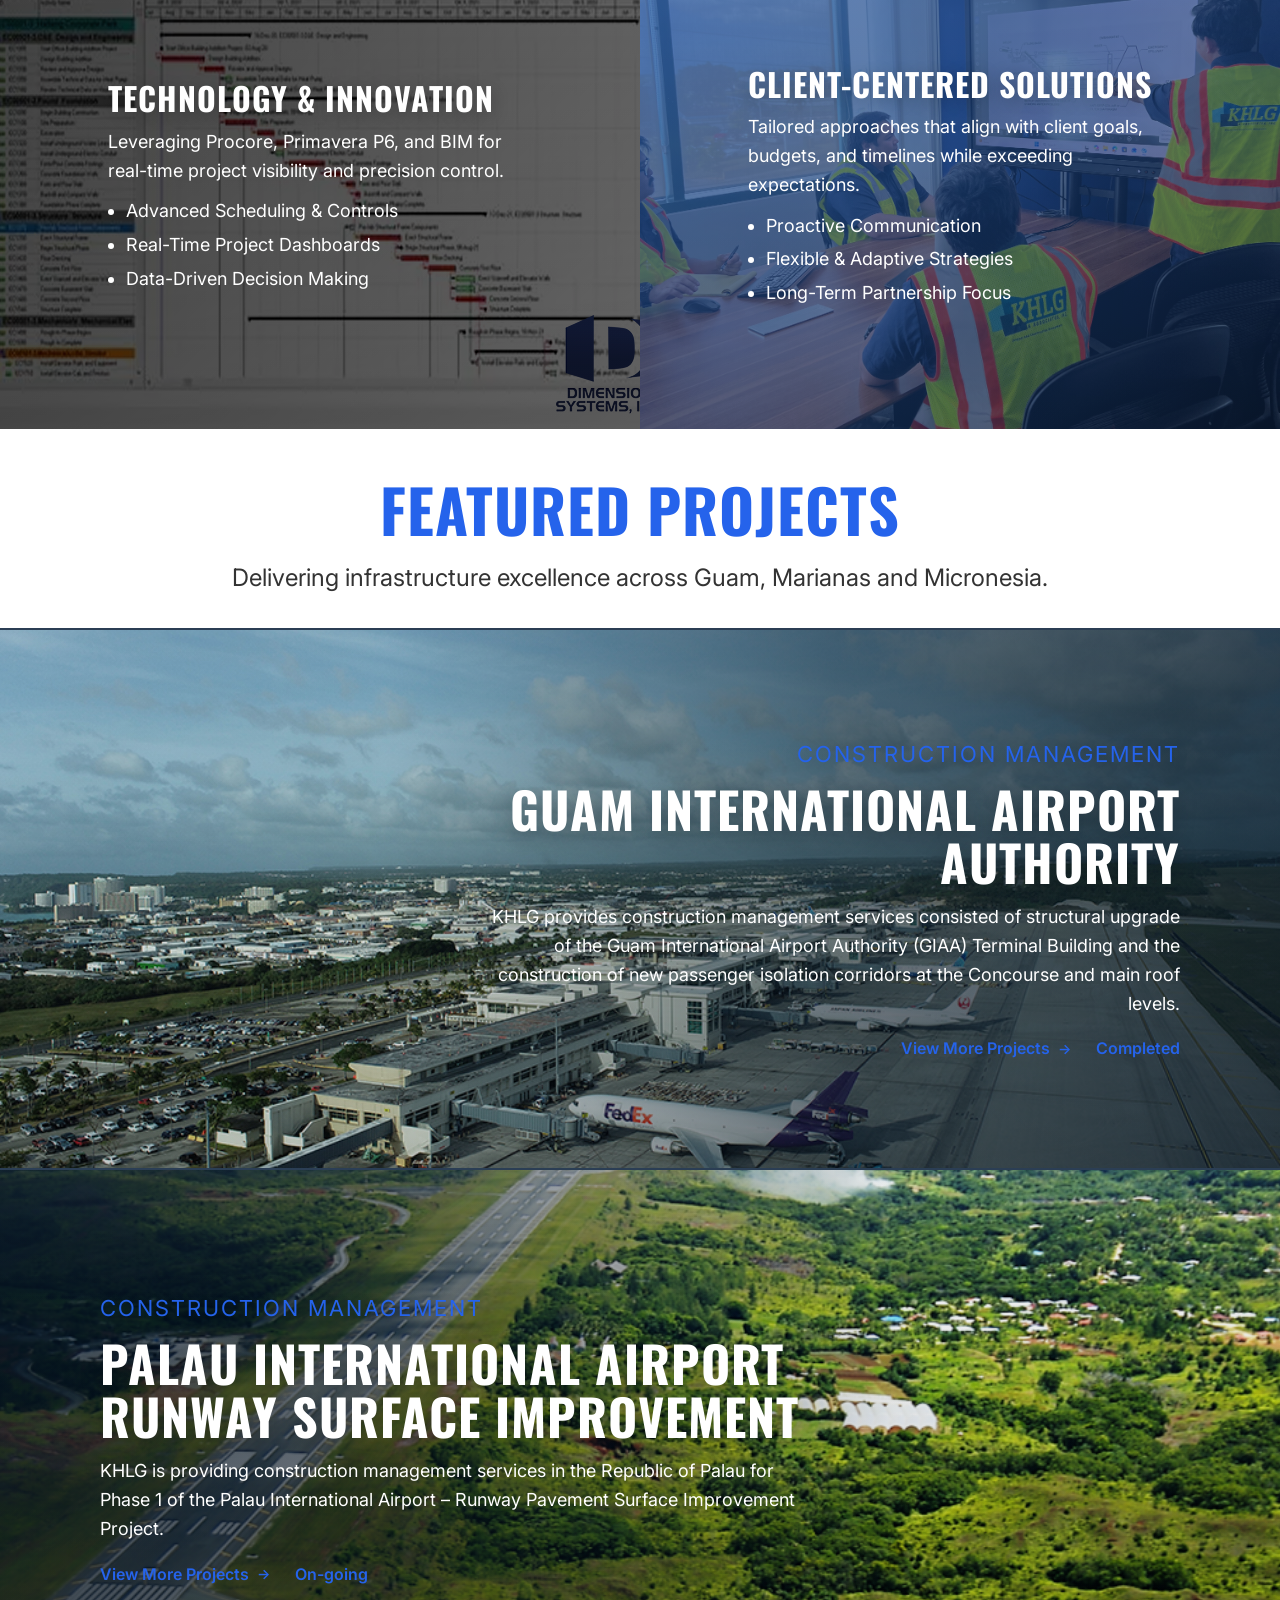
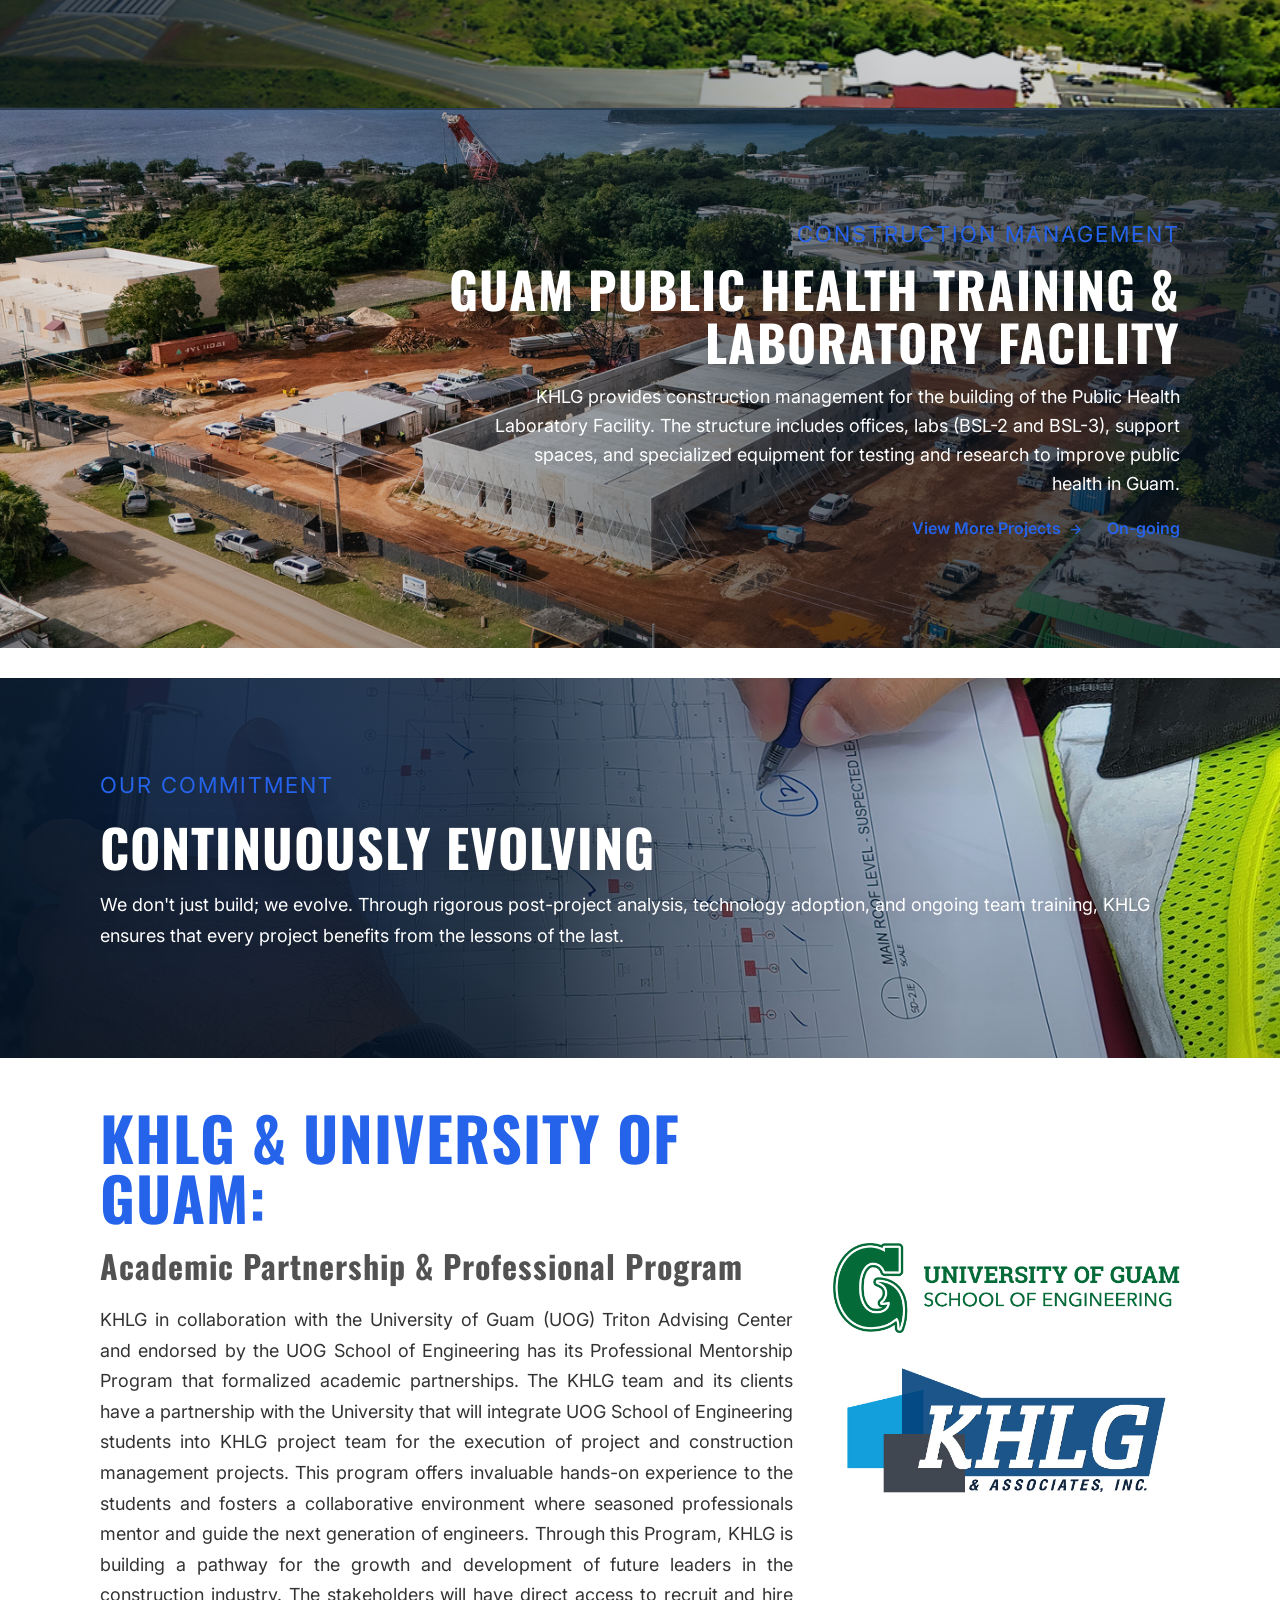
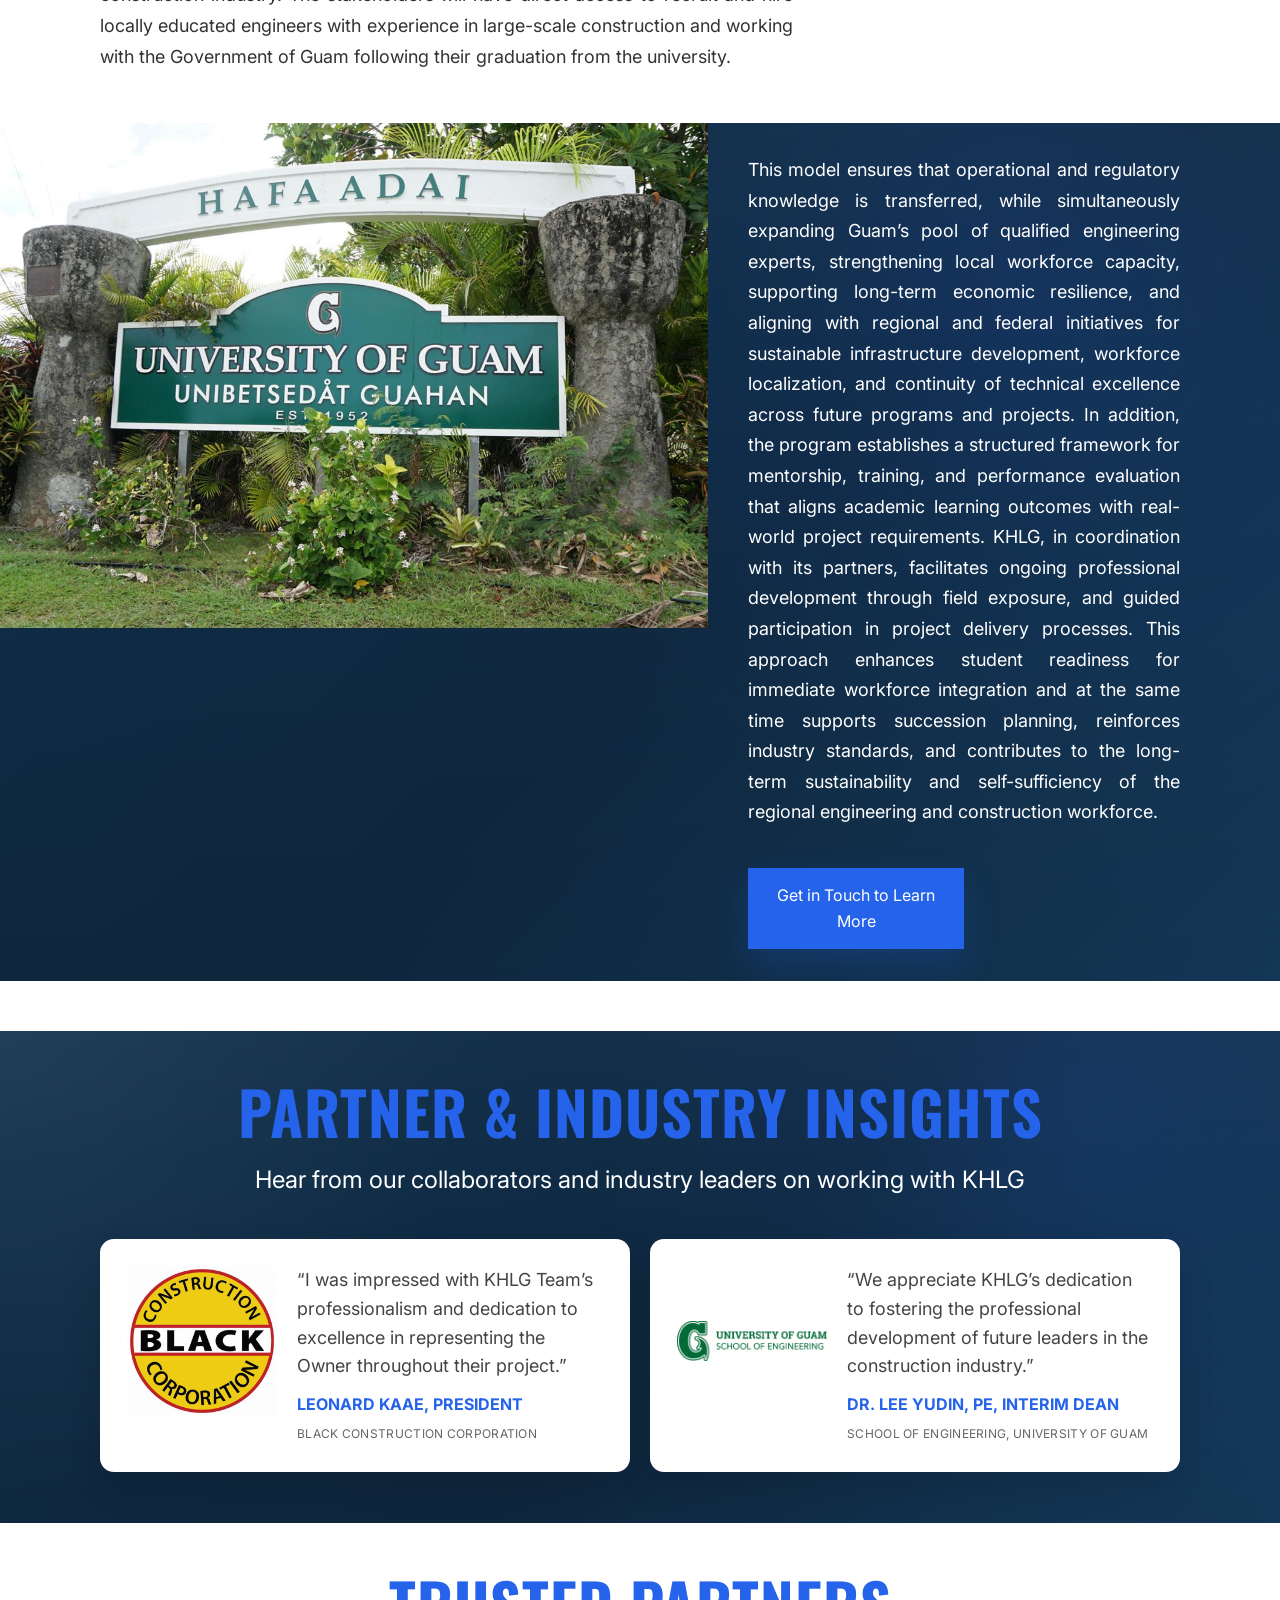
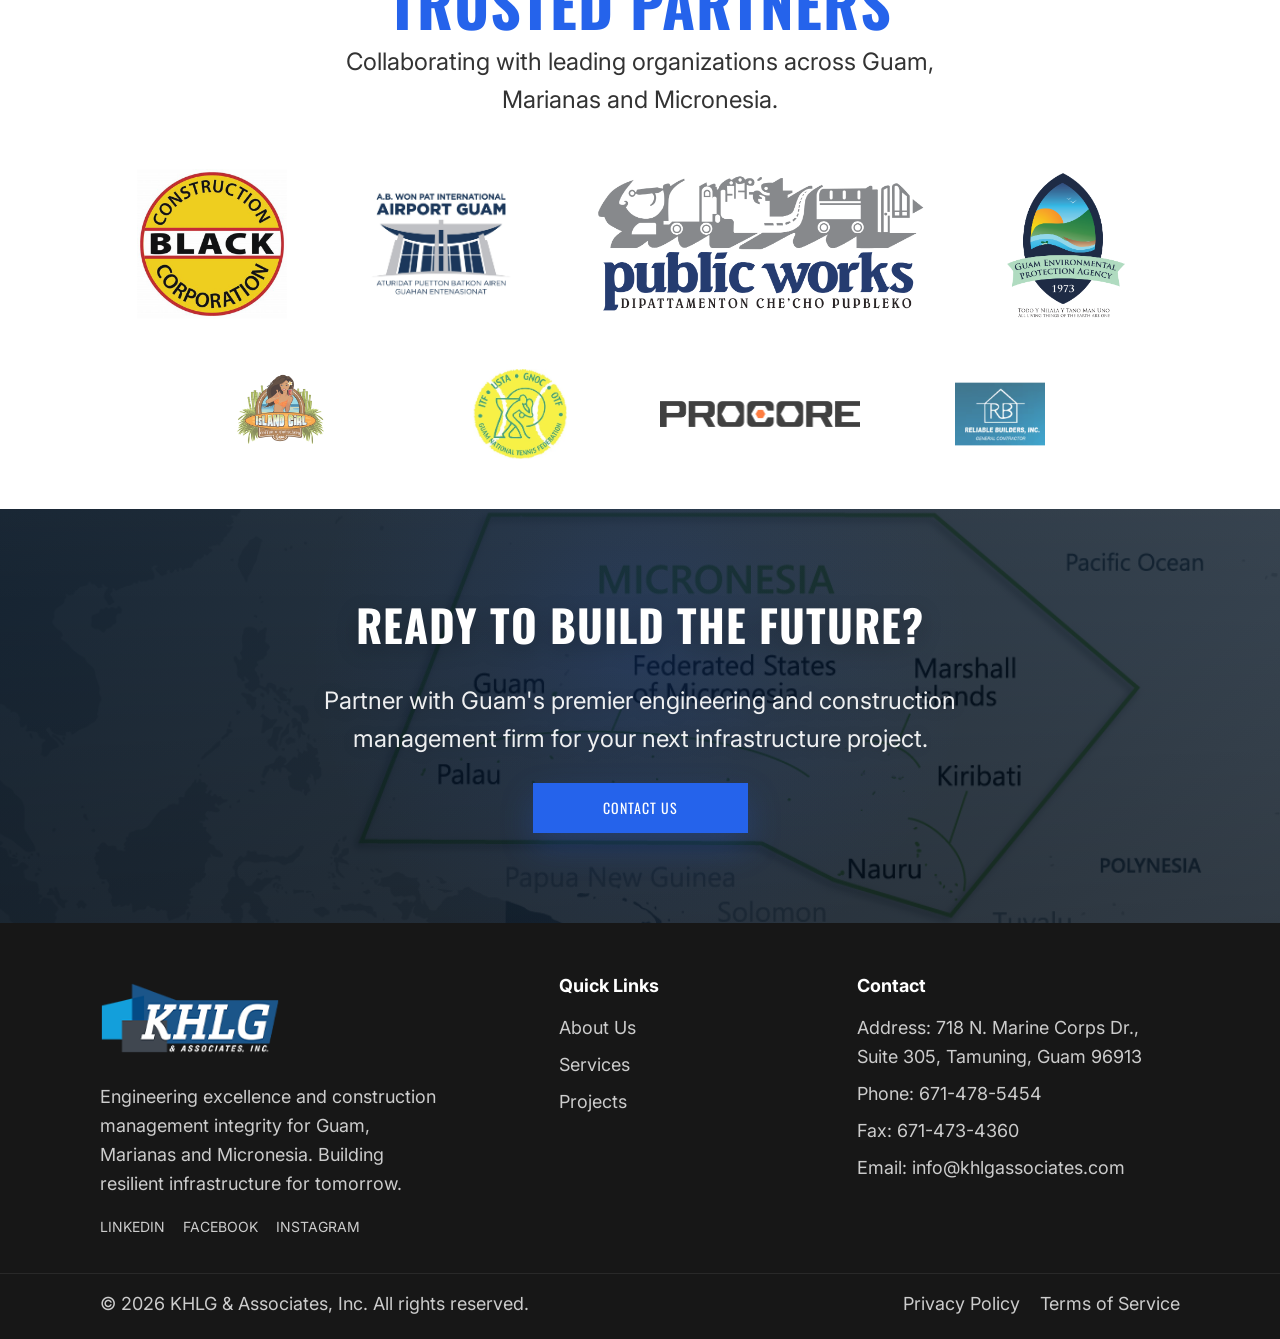
==== commit 4745fe1e: "fixed contents based on albertos comments" ====
--- a/index.html
+++ b/index.html
@@ -278,7 +278,7 @@
           </h2>
 
           <p class="reveal reveal-up delay-2">
-            KHLG & Associates (KHLG) provides trusted engineering and
+            KHLG & Associates, Inc. (KHLG) provides trusted engineering and
             construction management support to government, private, and
             institutional partners. Built on a foundation of technical expertise
             and client-focused service, we navigate the unique challenges of the
@@ -655,7 +655,7 @@
           <p>
             KHLG provides construction management for the building of the Public
             Health Laboratory Facility. The structure includes offices, labs
-            (BSL-2and BSL-3), support spaces, and specialized equipment for
+            (BSL-2 and BSL-3), support spaces, and specialized equipment for
             testing and research to improve public health in Guam.
           </p>
           <div class="project-tags">
@@ -821,7 +821,10 @@
 
         <!-- TOP (FEATURED LOGOS) -->
         <div class="partners-top reveal reveal-up delay-2">
-          <img src="images/Logos/Black Construction.jpeg" alt="Black Construction" />
+          <img
+            src="images/Logos/Black Construction.jpeg"
+            alt="Black Construction"
+          />
           <img src="images/Logos/airport.jpg" alt="HSE Pacific" />
           <img
             src="images/Logos/Guam_Department_of_Public_Works_logo.svg.png"
--- a/styles.css
+++ b/styles.css
@@ -517,9 +517,6 @@
   /* tabs */
   .tabs-container a,
 
-  /* expertise */
-  .expertise-card,
-  .expertise-card i,
 
   /* additional */
   .additional-item span,
@@ -2487,7 +2484,7 @@
   width: 100%;
   height: 100%;
   object-fit: cover;
-  object-position: right center;
+  object-position: center;
   display: block;
   transform: scale(1.02);
   transition: transform 0.8s ease;
@@ -2709,7 +2706,7 @@
 .diff-card {
   position: relative;
   width: 100%;
-  height: 600px;
+  height: 750px;
   overflow: hidden;
   isolation: isolate;
 }
@@ -2721,7 +2718,6 @@
   display: block;
   object-fit: cover;
   object-position: center;
-  transform: scale(1.02);
   transition: transform 0.8s ease;
 }
 
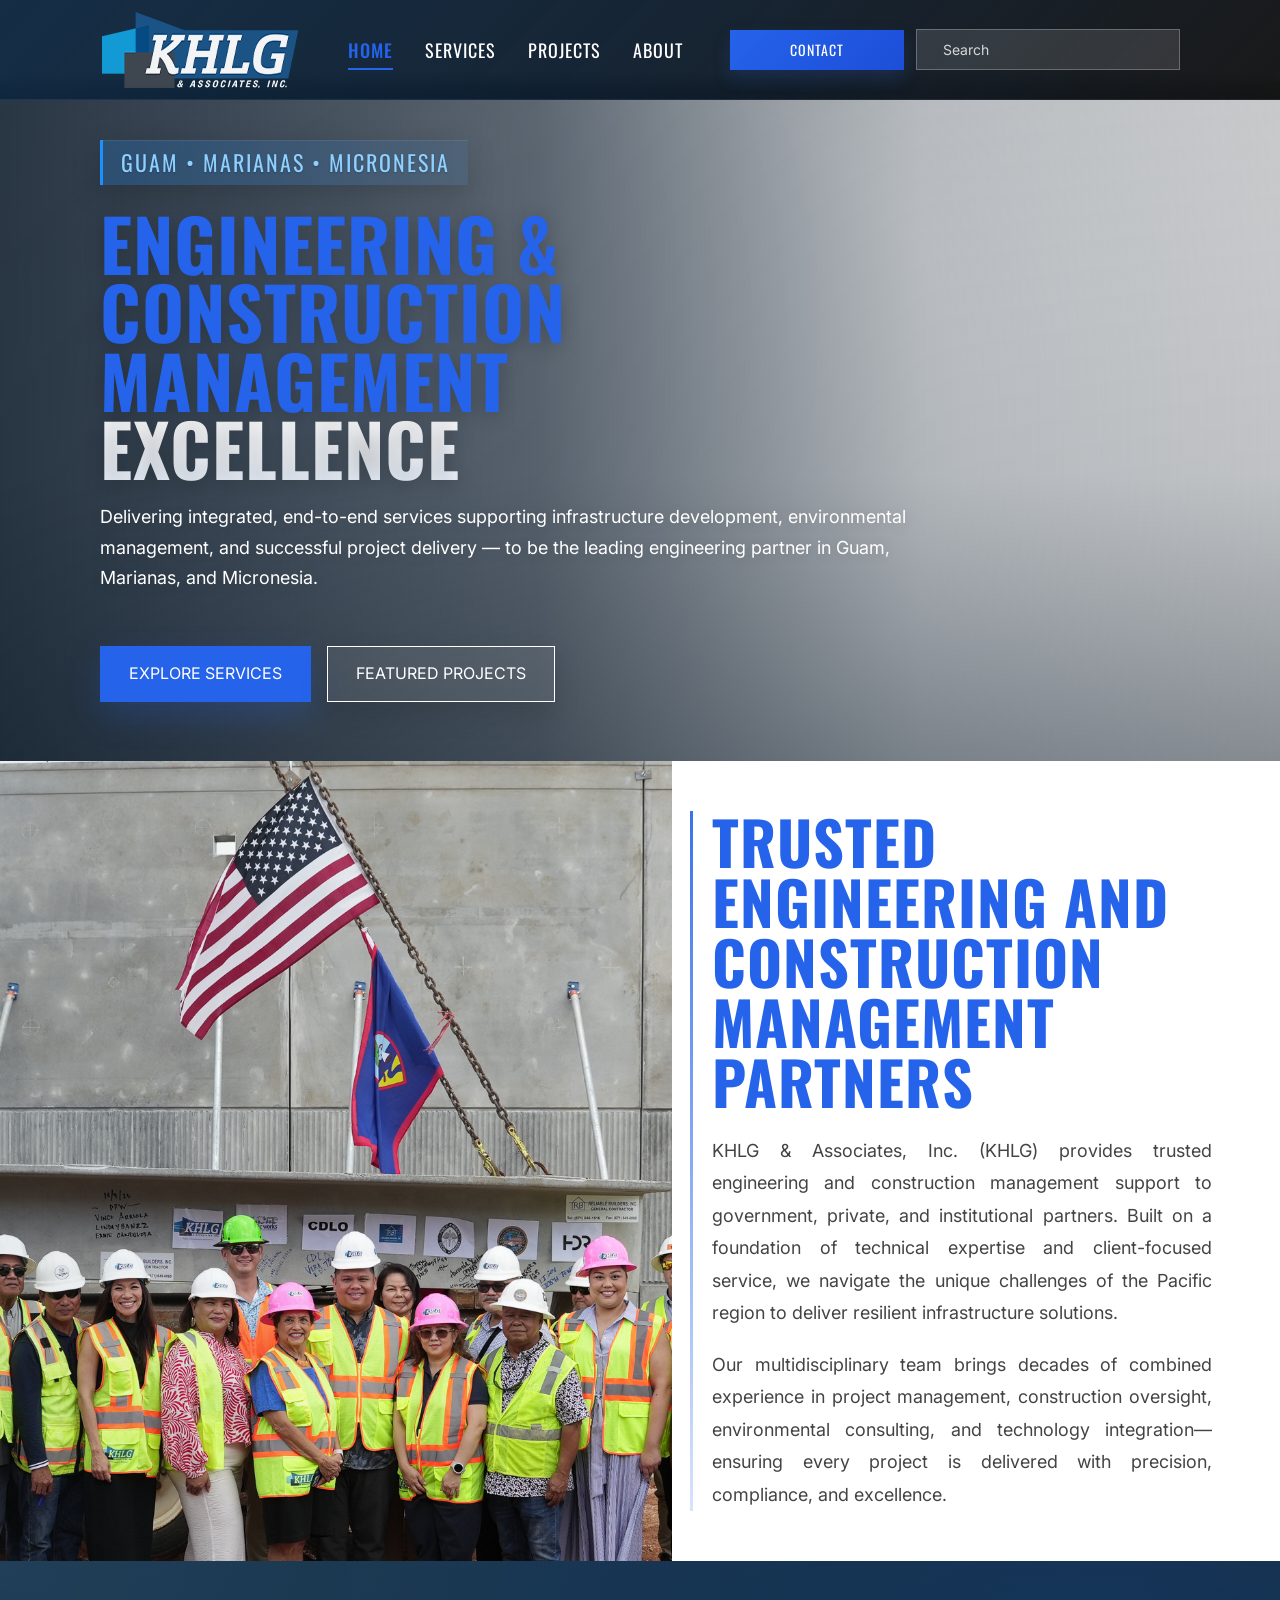
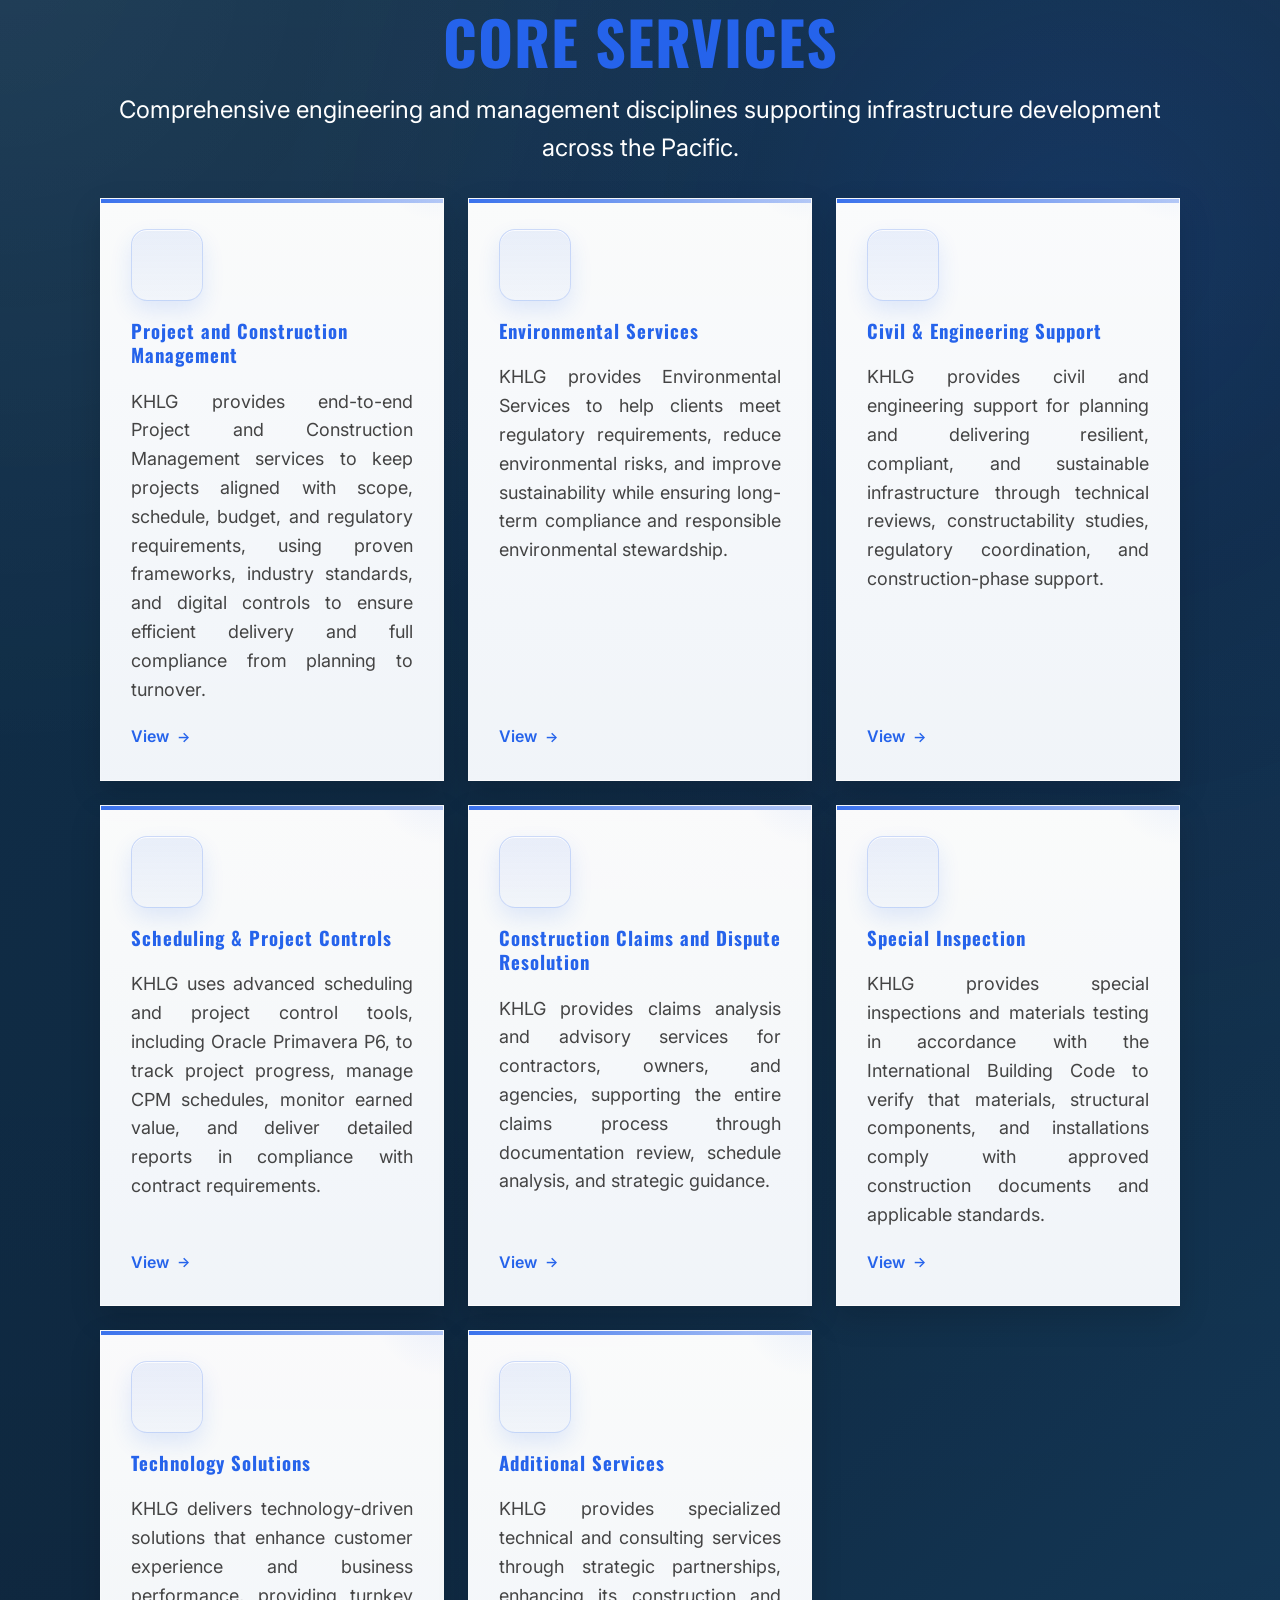
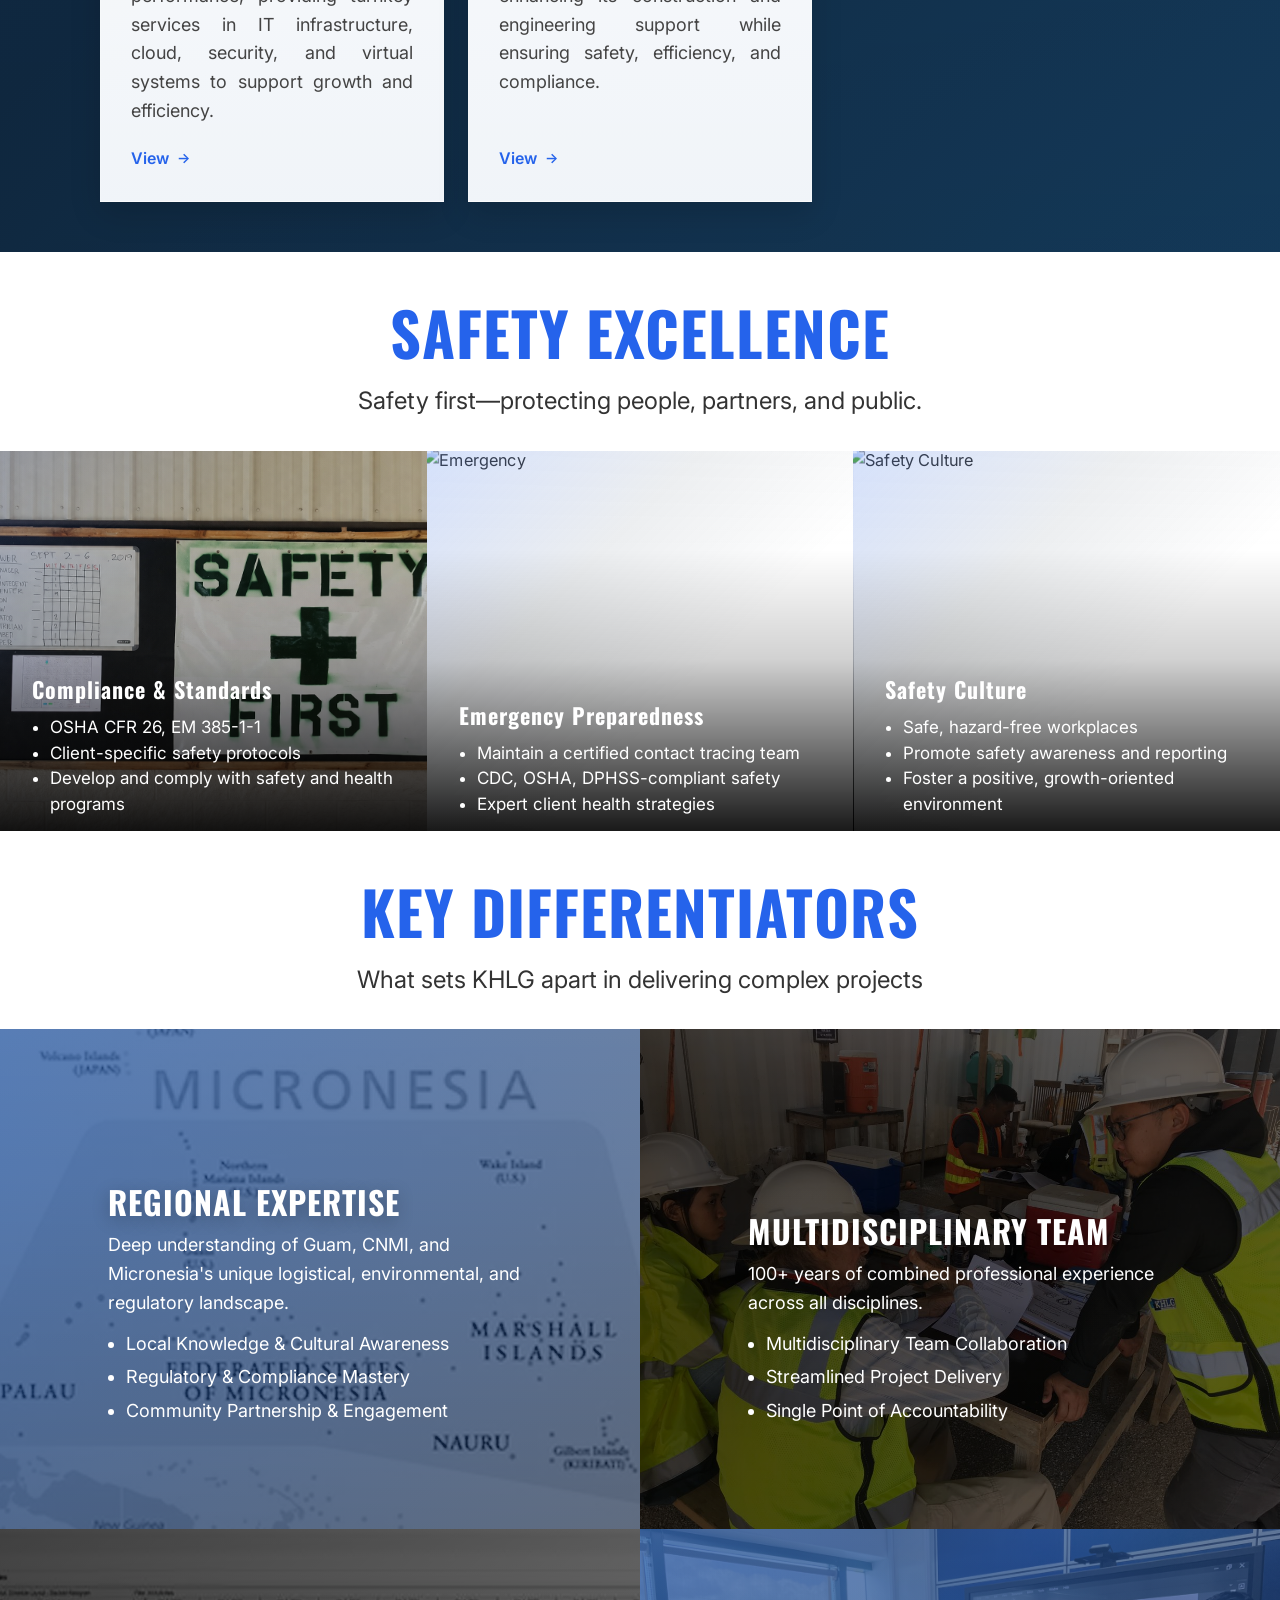
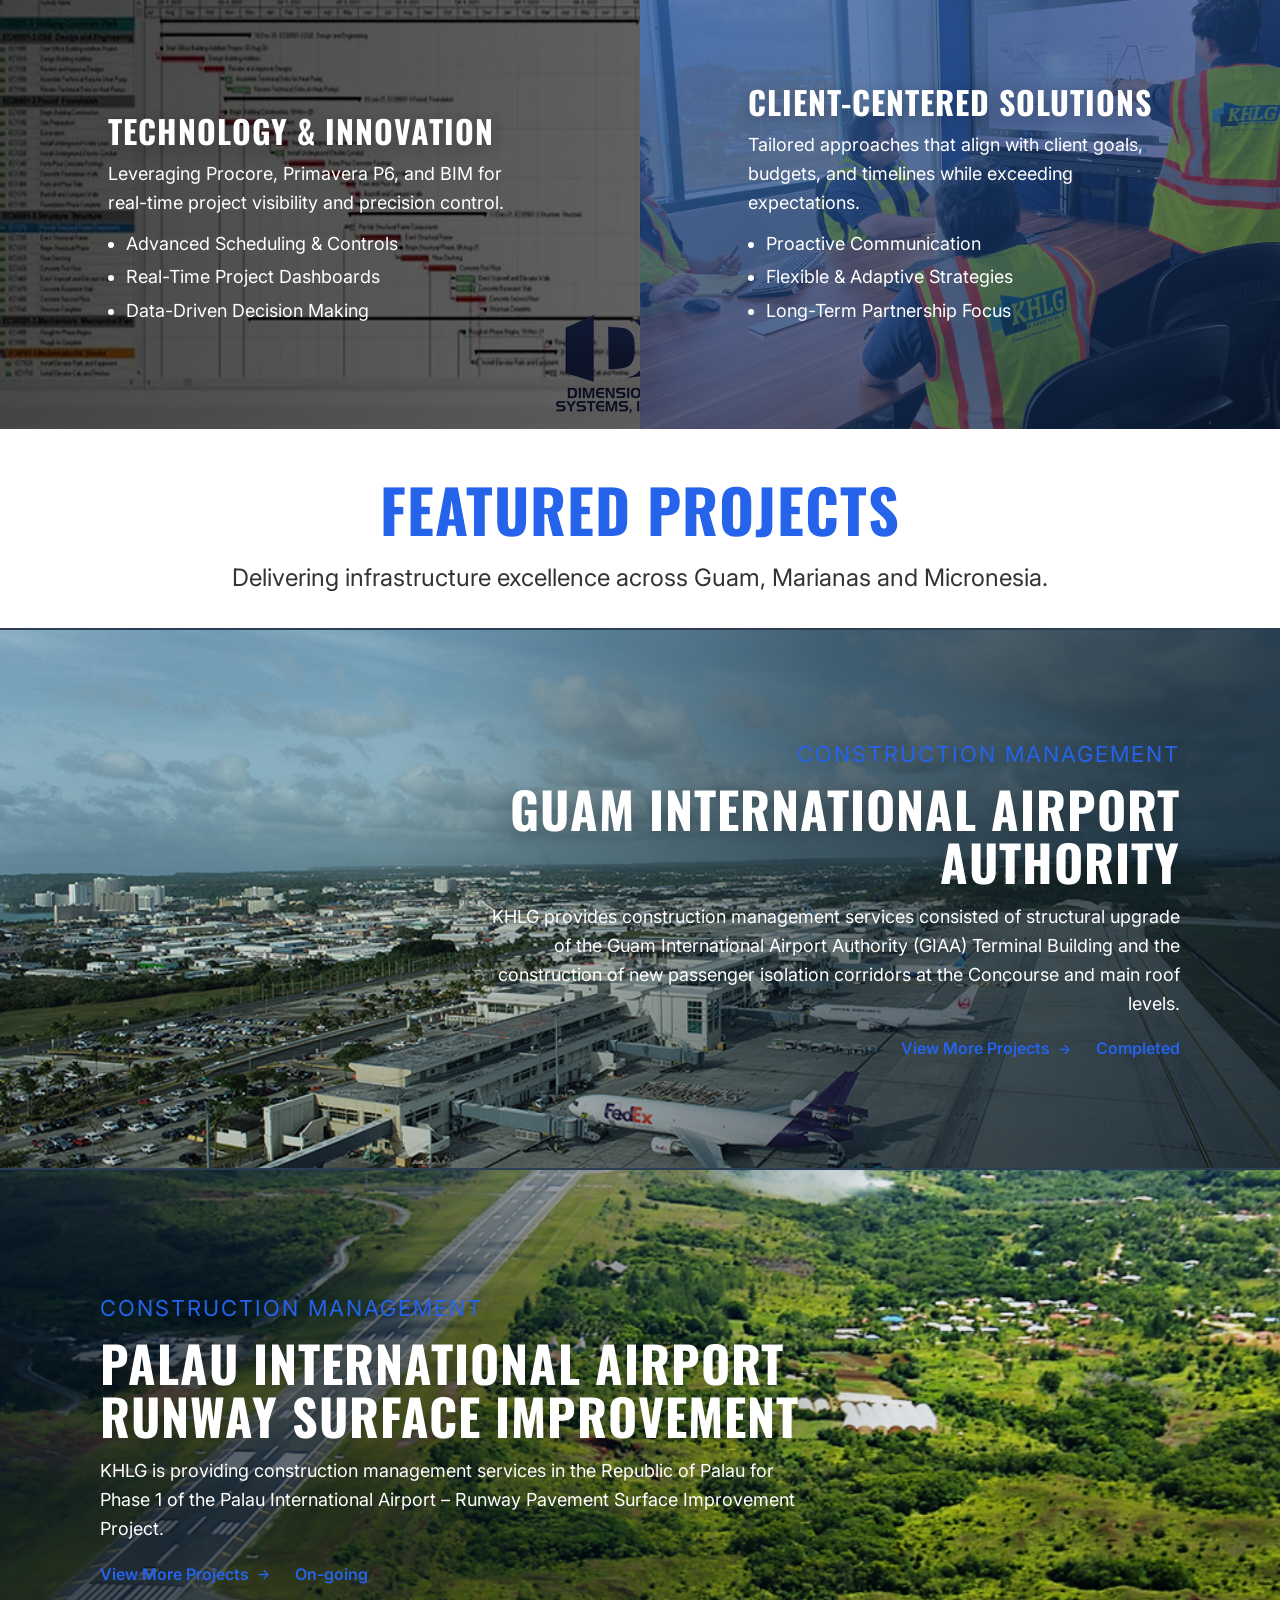
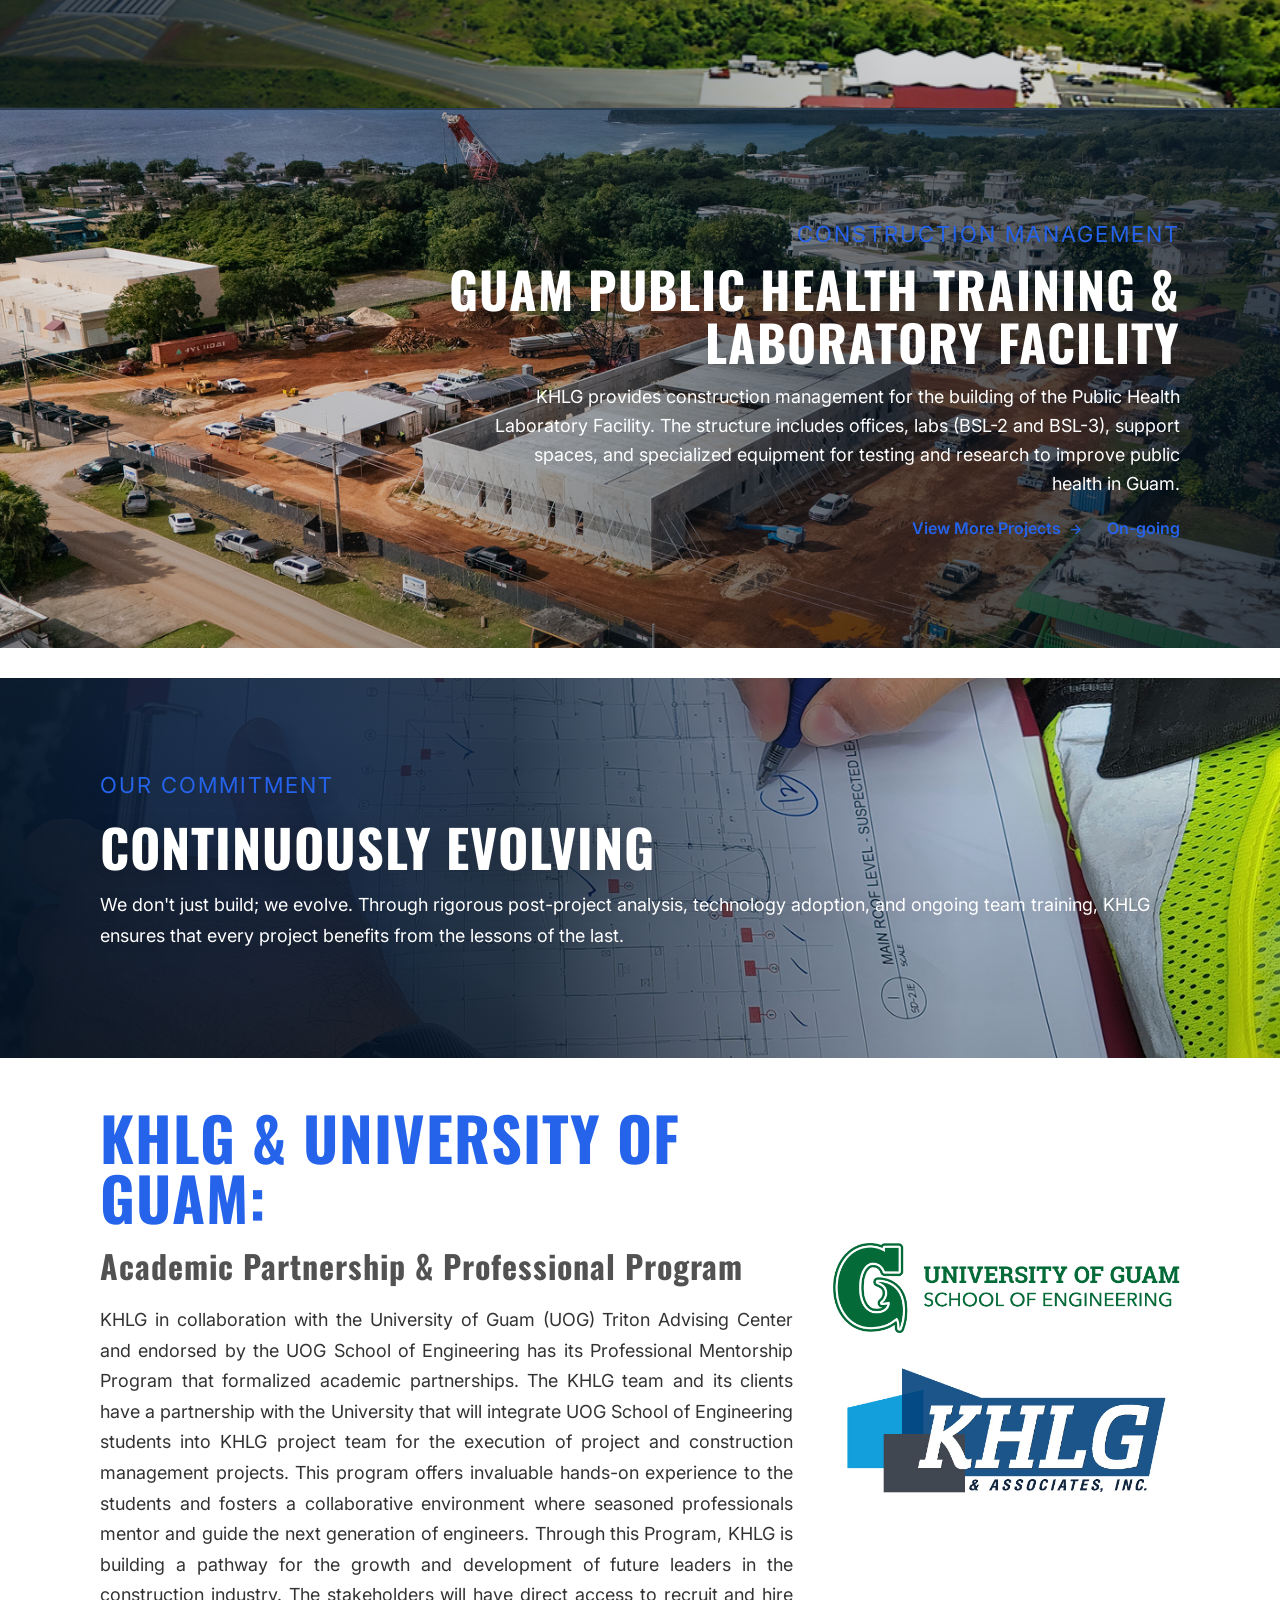
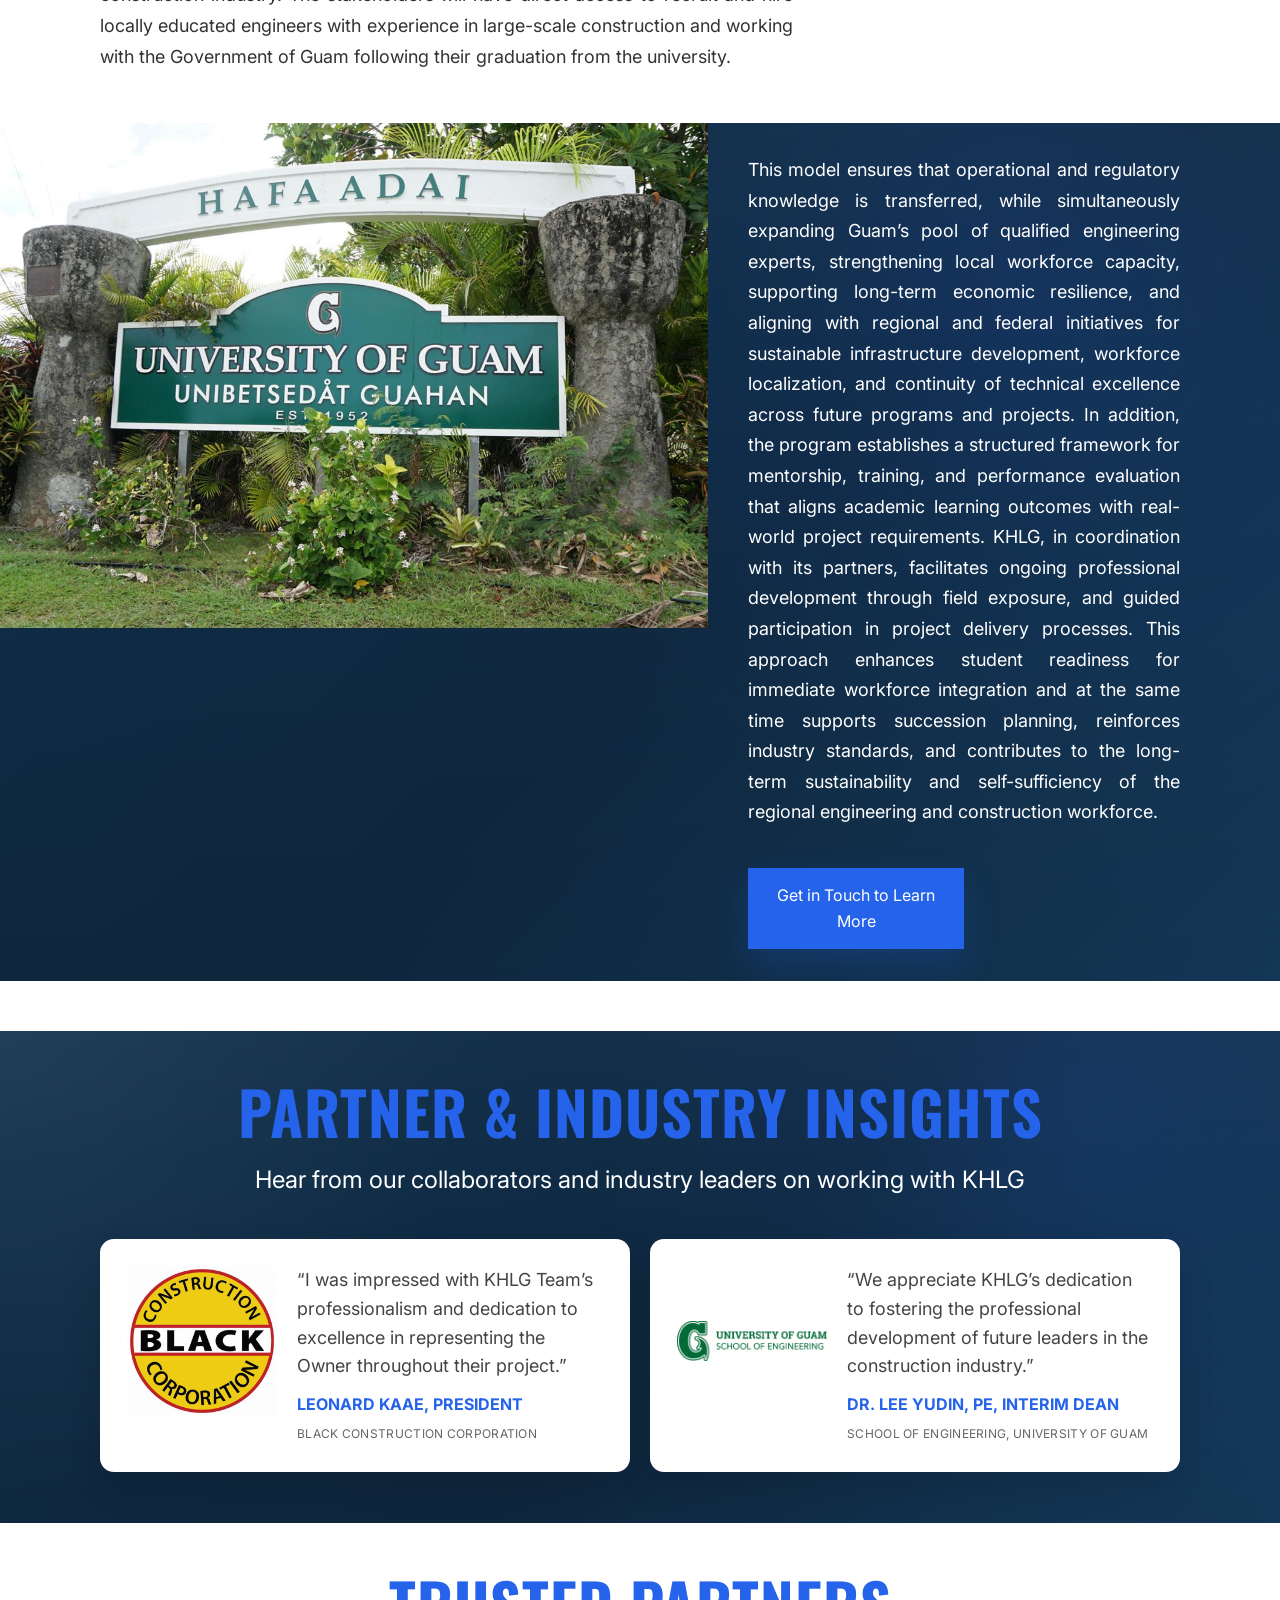
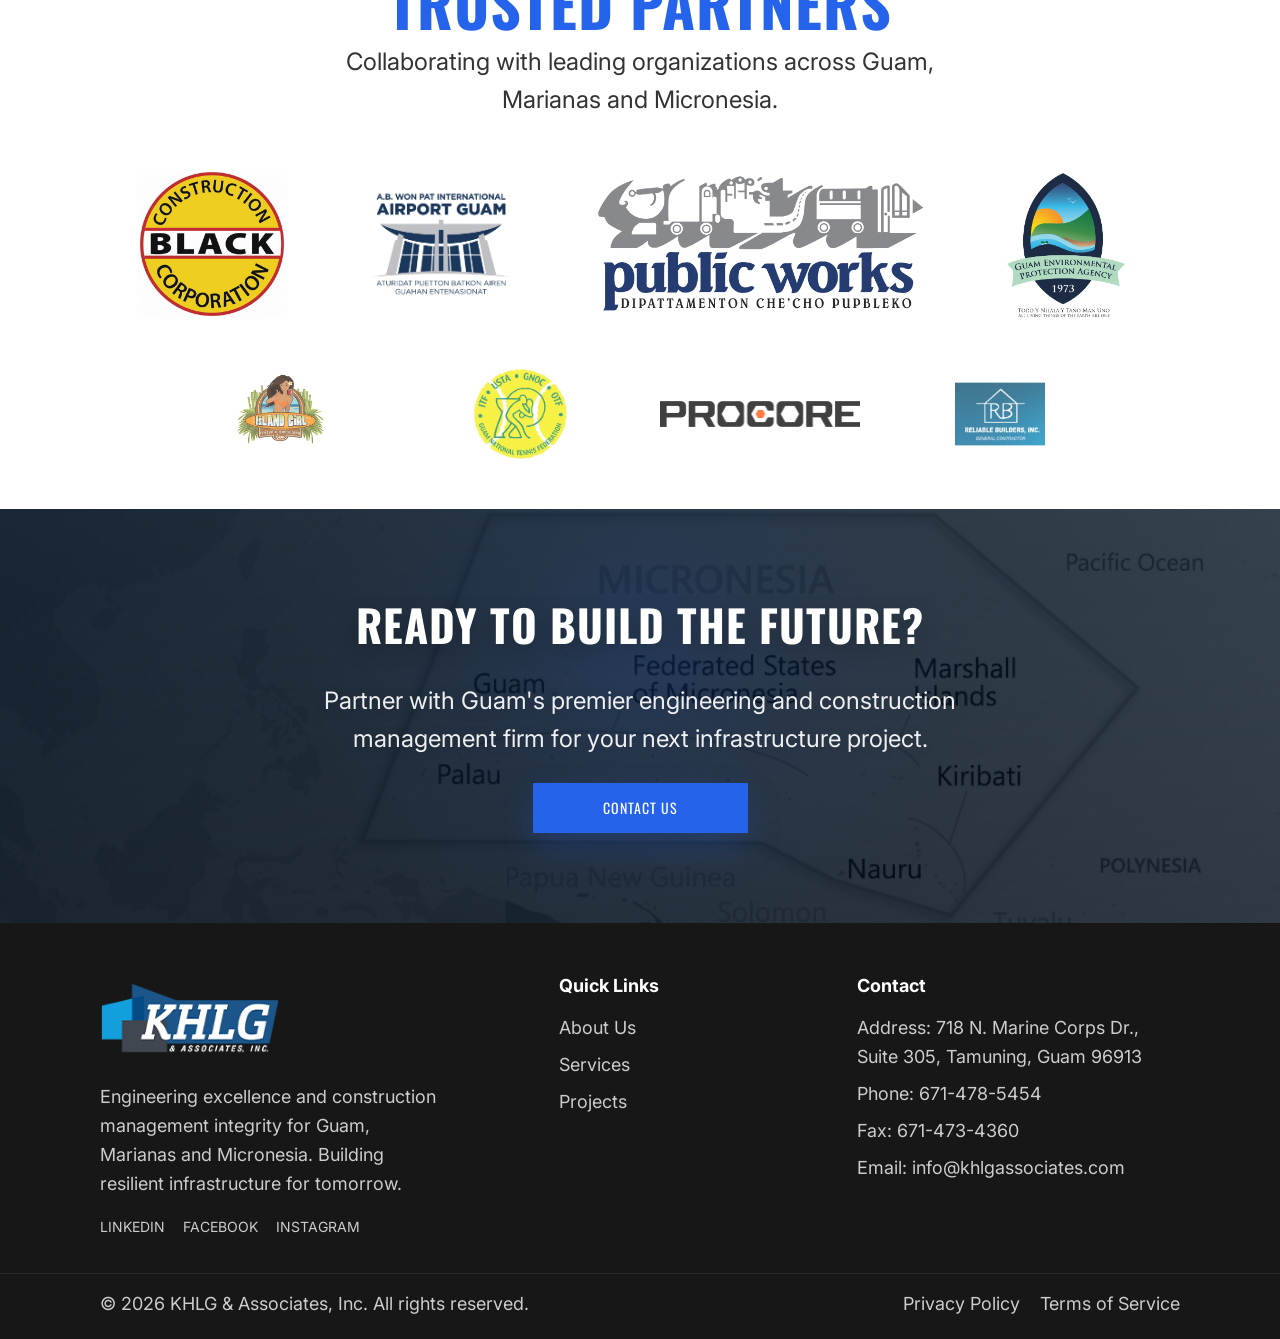
==== commit 4b8ece54: "update pages" ====
--- a/index.html
+++ b/index.html
@@ -51,9 +51,13 @@
         <div class="nav-right">
           <a class="contact-btn contact-modal-open-btn">CONTACT</a>
 
-          <div class="search-box">
+          <div class="search-box nav-search">
             <i class="fa-solid fa-magnifying-glass search-icon"></i>
-            <input type="text" placeholder="Search" />
+            <input
+              type="text"
+              class="nav-search-input desktop-search"
+              placeholder="Search"
+            />
           </div>
 
           <button
@@ -109,9 +113,13 @@
 
         <a class="mobile-contact-btn contact-modal-open-btn">CONTACT</a>
 
-        <div class="mobile-search-box">
+        <div class="mobile-search-box nav-search">
           <i class="fa-solid fa-magnifying-glass mobile-search-icon"></i>
-          <input type="text" placeholder="Search" />
+          <input
+            type="text"
+            class="nav-search-input desktop-search"
+            placeholder="Search"
+          />
         </div>
       </div>
     </div>
@@ -123,6 +131,7 @@
           class="contact-modal-close"
           id="closeContactModal"
           aria-label="Close modal"
+          type="button"
         >
           &times;
         </button>
@@ -169,16 +178,32 @@
         </div>
 
         <div class="contact-modal-right">
-          <form class="contact-modal-form">
+          <form class="contact-modal-form" id="contactForm" novalidate>
+            <input type="hidden" name="form_source" value="contact-modal" />
+            <input type="hidden" name="page_source" id="pageSource" value="" />
+            <input type="hidden" name="hero_source" id="heroSource" value="" />
+
             <div class="contact-form-row two-col">
               <div class="contact-form-group">
                 <label for="firstName">FIRST NAME</label>
-                <input type="text" id="firstName" placeholder="John" />
+                <input
+                  type="text"
+                  id="firstName"
+                  name="first_name"
+                  placeholder="John"
+                />
+                <small class="field-error" id="firstNameError"></small>
               </div>
 
               <div class="contact-form-group">
                 <label for="lastName">LAST NAME</label>
-                <input type="text" id="lastName" placeholder="Doe" />
+                <input
+                  type="text"
+                  id="lastName"
+                  name="last_name"
+                  placeholder="Doe"
+                />
+                <small class="field-error" id="lastNameError"></small>
               </div>
             </div>
 
@@ -187,8 +212,10 @@
               <input
                 type="text"
                 id="contactNumber"
+                name="contact_number"
                 placeholder="671-478-5454"
               />
+              <small class="field-error" id="contactNumberError"></small>
             </div>
 
             <div class="contact-form-group">
@@ -196,37 +223,64 @@
               <input
                 type="email"
                 id="emailAddress"
+                name="email_address"
                 placeholder="john@company.com"
               />
+              <small class="field-error" id="emailAddressError"></small>
             </div>
 
             <div class="contact-form-group">
               <label for="company">COMPANY (OPTIONAL)</label>
-              <input type="text" id="company" placeholder="Company Name" />
+              <input
+                type="text"
+                id="company"
+                name="company"
+                placeholder="Company Name"
+              />
+              <small class="field-error" id="companyError"></small>
             </div>
 
             <div class="contact-form-group">
               <label for="serviceInterest">SERVICE INTEREST</label>
-              <select id="serviceInterest">
+              <select id="serviceInterest" name="service_interest">
                 <option value="">Select a service...</option>
-                <option>Project & Construction Management</option>
-                <option>Environmental Services</option>
-                <option>Civil & Engineering Support</option>
-                <option>Scheduling & Project Controls</option>
-                <option>Special Inspection</option>
-                <option>Technology Solutions</option>
+                <option value="Project & Construction Management">
+                  Project & Construction Management
+                </option>
+                <option value="Environmental Services">
+                  Environmental Services
+                </option>
+                <option value="Civil & Engineering Support">
+                  Civil & Engineering Support
+                </option>
+                <option value="Scheduling & Project Controls">
+                  Scheduling & Project Controls
+                </option>
+                <option value="Special Inspection">Special Inspection</option>
+                <option value="Technology Solutions">
+                  Technology Solutions
+                </option>
               </select>
+              <small class="field-error" id="serviceInterestError"></small>
             </div>
 
             <div class="contact-form-group">
               <label for="message">MESSAGE</label>
               <textarea
                 id="message"
+                name="message"
                 placeholder="Tell us about your request..."
               ></textarea>
-            </div>
-
-            <button type="submit" class="contact-submit-btn">
+              <small class="field-error" id="messageError"></small>
+            </div>
+
+            <div class="form-status-message" id="formStatusMessage"></div>
+
+            <button
+              type="submit"
+              class="contact-submit-btn"
+              id="contactSubmitBtn"
+            >
               Send Message
             </button>
           </form>
@@ -269,7 +323,7 @@
     <section class="about">
       <div class="about-grid">
         <div class="about-image-wrap reveal reveal-up">
-          <img class="about-img" src="images/about v2.jpg" alt="About KHLG" />
+          <img class="about-img" src="images/about2.jpg" alt="About KHLG" />
         </div>
 
         <div class="about-content reveal reveal-right">
@@ -489,7 +543,7 @@
 
       <div class="diff-grid">
         <div class="diff-card reveal reveal-up delay-1">
-          <img src="images/REGIONAL EXPERTISE.png" alt="Regional Expertise" />
+          <img src="images/REGIONAL EXPERTISEbnw.png" alt="Regional Expertise" />
           <div class="diff-overlay blue">
             <div class="diff-content">
               <h3>REGIONAL EXPERTISE</h3>
@@ -907,10 +961,11 @@
         </div>
       </div>
     </footer>
-    <script src="script.js"></script>
 
     <button id="scrollTopBtn" aria-label="Scroll to top">
       <i class="fa-solid fa-arrow-up"></i>
     </button>
+    <script src="script.js"></script>
+    <script src="backend.js"></script>
   </body>
 </html>
--- a/styles.css
+++ b/styles.css
@@ -870,7 +870,77 @@
 }
 
 /* SEARCH BOX */
-
+.nav-search {
+  position: relative;
+}
+
+.search-suggestions {
+  position: absolute;
+  top: calc(100% + 10px);
+  left: 0;
+  width: 100%;
+  background: rgba(14, 20, 30, 0.96);
+  border: 1px solid rgba(255, 255, 255, 0.12);
+  box-shadow: 0 14px 30px rgba(0, 0, 0, 0.28);
+  backdrop-filter: blur(10px);
+  z-index: 999;
+  display: none;
+  overflow: hidden;
+}
+
+.search-suggestions.active {
+  display: block;
+}
+
+.search-suggestion-item {
+  width: 100%;
+  border: 0;
+  background: transparent;
+  color: #fff;
+  text-align: left;
+  padding: 14px 16px;
+  cursor: pointer;
+  display: flex;
+  flex-direction: column;
+  gap: 4px;
+  transition:
+    background 0.25s ease,
+    transform 0.25s ease;
+}
+
+.search-suggestion-item:hover {
+  background: rgba(37, 99, 235, 0.18);
+}
+
+.search-suggestion-title {
+  font-size: 15px;
+  font-weight: 600;
+  line-height: 1.3;
+}
+
+.search-suggestion-url {
+  font-size: 12px;
+  opacity: 0.65;
+  line-height: 1.2;
+}
+
+@media (max-width: 768px) {
+  .search-suggestions {
+    top: calc(100% + 8px);
+  }
+
+  .search-suggestion-item {
+    padding: 12px 14px;
+  }
+
+  .search-suggestion-title {
+    font-size: 14px;
+  }
+
+  .search-suggestion-url {
+    font-size: 11px;
+  }
+}
 .search-box {
   display: flex;
   align-items: center;
@@ -1358,7 +1428,7 @@
 ========================= */
 .hero {
   width: 100%;
-  min-height: 720px;
+  min-height: 800px;
   position: relative;
   overflow: hidden;
   margin-top: 81px;
@@ -1372,6 +1442,7 @@
   inset: 0;
   width: 100%;
   height: 100%;
+  background-position: top center;
   object-fit: cover;
   transform: scale(1.02);
   animation: heroImageZoom 10s ease-out forwards;
@@ -1869,7 +1940,6 @@
 .about-img {
   width: 100%;
   height: 100%;
-  object-position: top;
   max-height: 640px;
   object-fit: cover;
   display: block;
@@ -2726,7 +2796,8 @@
   position: absolute;
   inset: 0;
   display: flex;
-  align-items: center;
+  align-items: flex-end; /* ✅ move content to bottom */
+  justify-content: flex-start; /* ✅ move to left */
   color: #fff;
   transition: background 0.35s ease;
 }
@@ -2760,8 +2831,7 @@
   position: relative;
   z-index: 1;
   text-align: left;
-  padding-left: 60px;
-  padding-right: 60px;
+  padding: 0 60px 60px; /* ✅ bottom spacing added */
   transform: translateY(10px);
   transition: transform 0.35s ease;
 }
@@ -2835,8 +2905,7 @@
   }
 
   .diff-content {
-    padding-left: 36px;
-    padding-right: 36px;
+    padding: 0 36px 36px; /* ✅ keep bottom alignment */
   }
 
   .diff-content h3 {
@@ -2870,8 +2939,7 @@
   }
 
   .diff-content {
-    padding-left: 20px;
-    padding-right: 20px;
+    padding: 0 20px 20px;
   }
 
   .diff-content h3 {
@@ -2909,8 +2977,7 @@
   }
 
   .diff-content {
-    padding-left: 16px;
-    padding-right: 16px;
+    padding: 0 16px 16px;
   }
 
   .diff-content h3 {
@@ -2945,8 +3012,7 @@
   }
 
   .diff-content {
-    padding-left: 0;
-    padding-right: 0;
+    padding: 0 0 0;
   }
 
   .diff-content h3 {
@@ -4327,7 +4393,7 @@
   position: relative;
   width: 100%;
   padding: 100px 0;
-  background: url("images/Maps/cta.png") center/cover no-repeat;
+  background: url("images/Maps/ctabnw.png") center/cover no-repeat;
   display: flex;
   justify-content: center;
   align-items: center;
@@ -5240,3 +5306,36 @@
     padding: 13px 16px;
   }
 }
+
+/*Error Handling*/
+.field-error {
+  display: block;
+  margin-top: 6px;
+  min-height: 18px;
+  font-size: 13px;
+  color: #d93025;
+}
+
+.input-error {
+  border-color: #d93025 !important;
+  box-shadow: 0 0 0 2px rgba(217, 48, 37, 0.12);
+}
+
+.form-status-message {
+  margin-top: 12px;
+  min-height: 20px;
+  font-size: 14px;
+}
+
+.form-status-message.success {
+  color: #188038;
+}
+
+.form-status-message.error {
+  color: #d93025;
+}
+
+.contact-submit-btn:disabled {
+  opacity: 0.7;
+  cursor: not-allowed;
+}
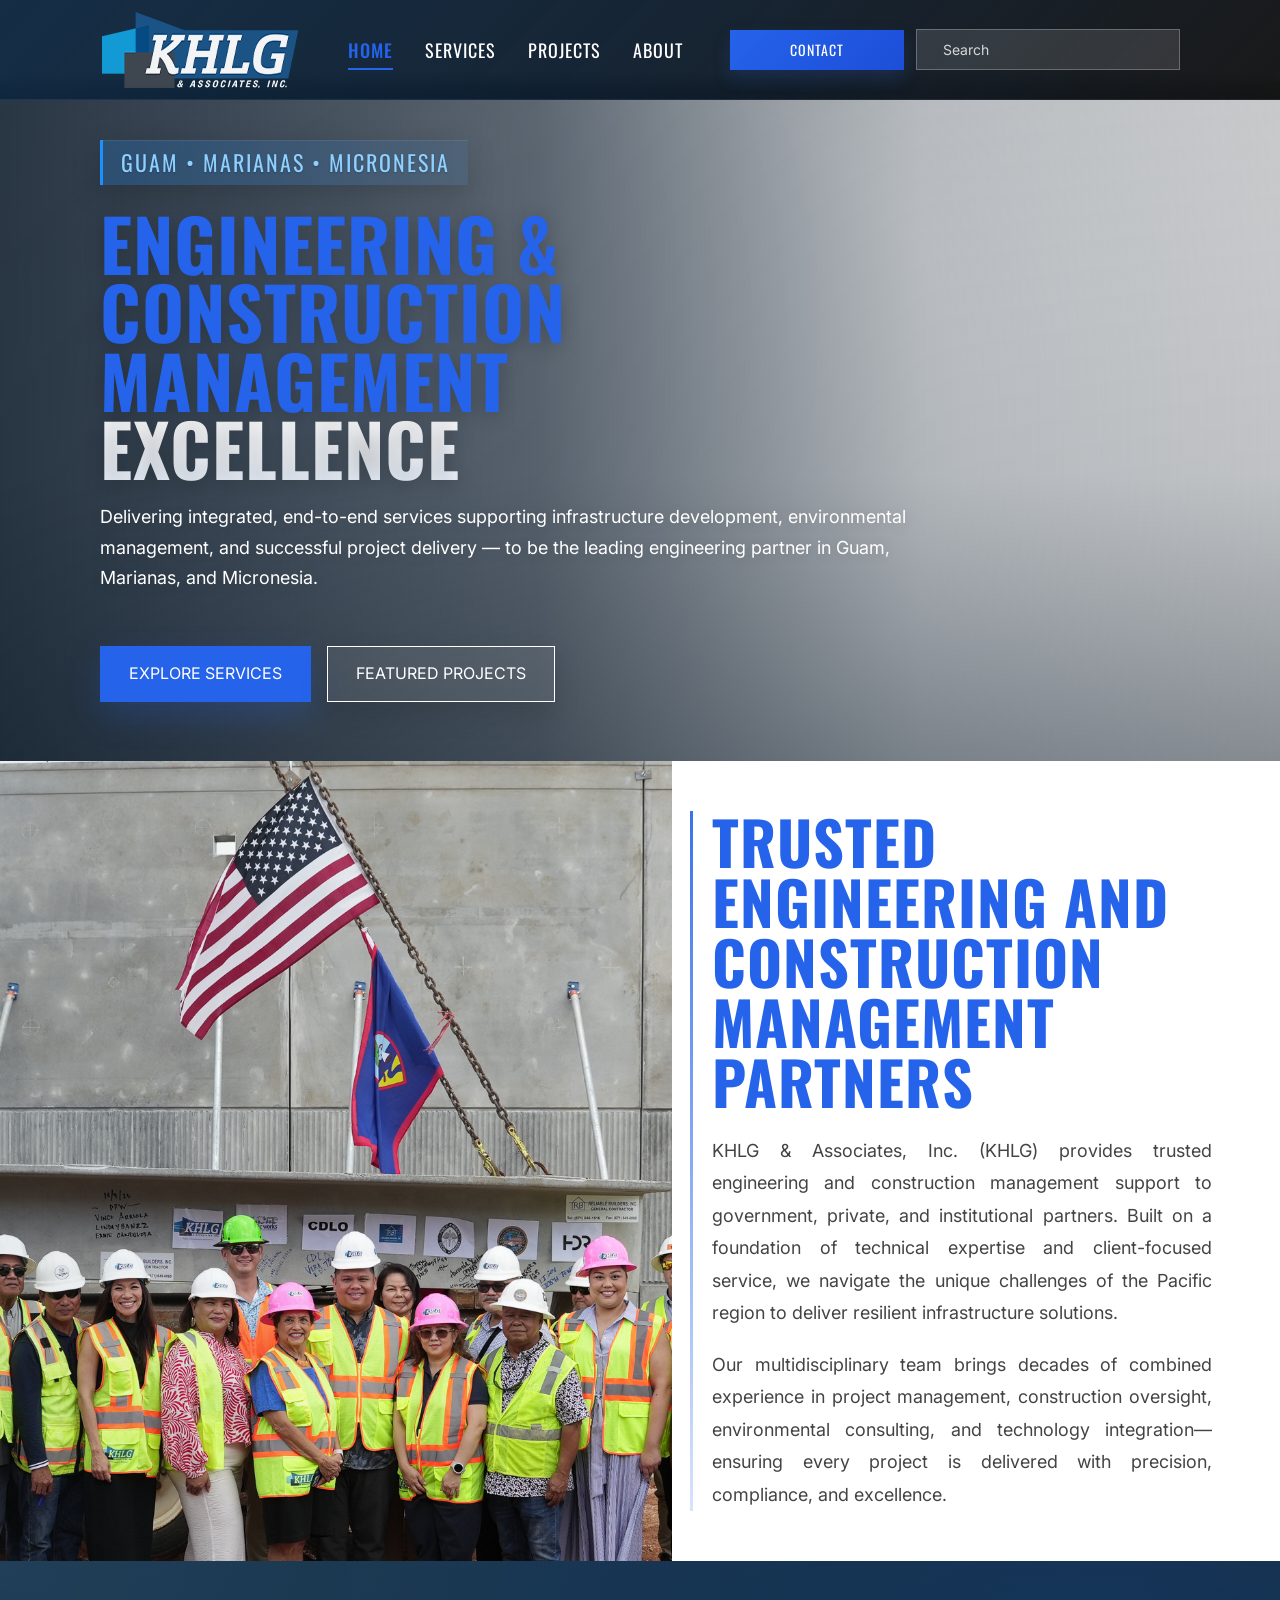
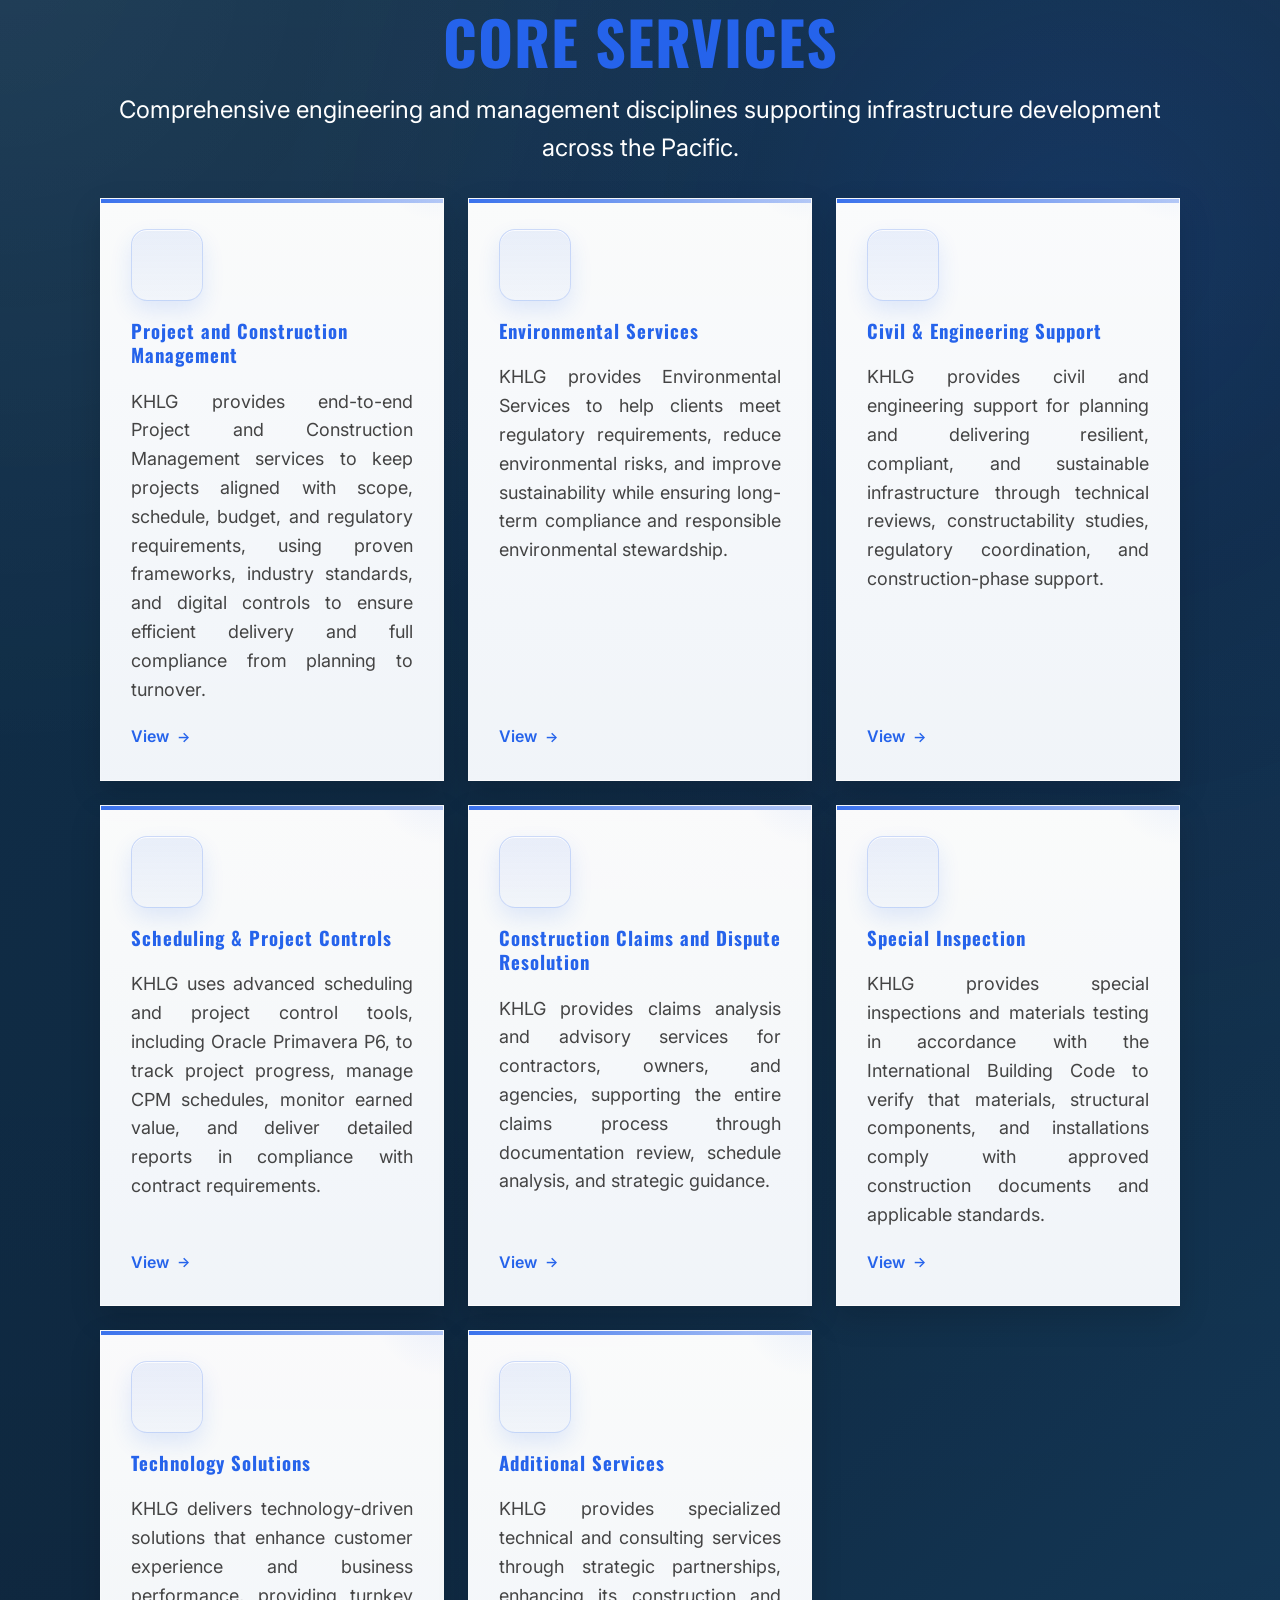
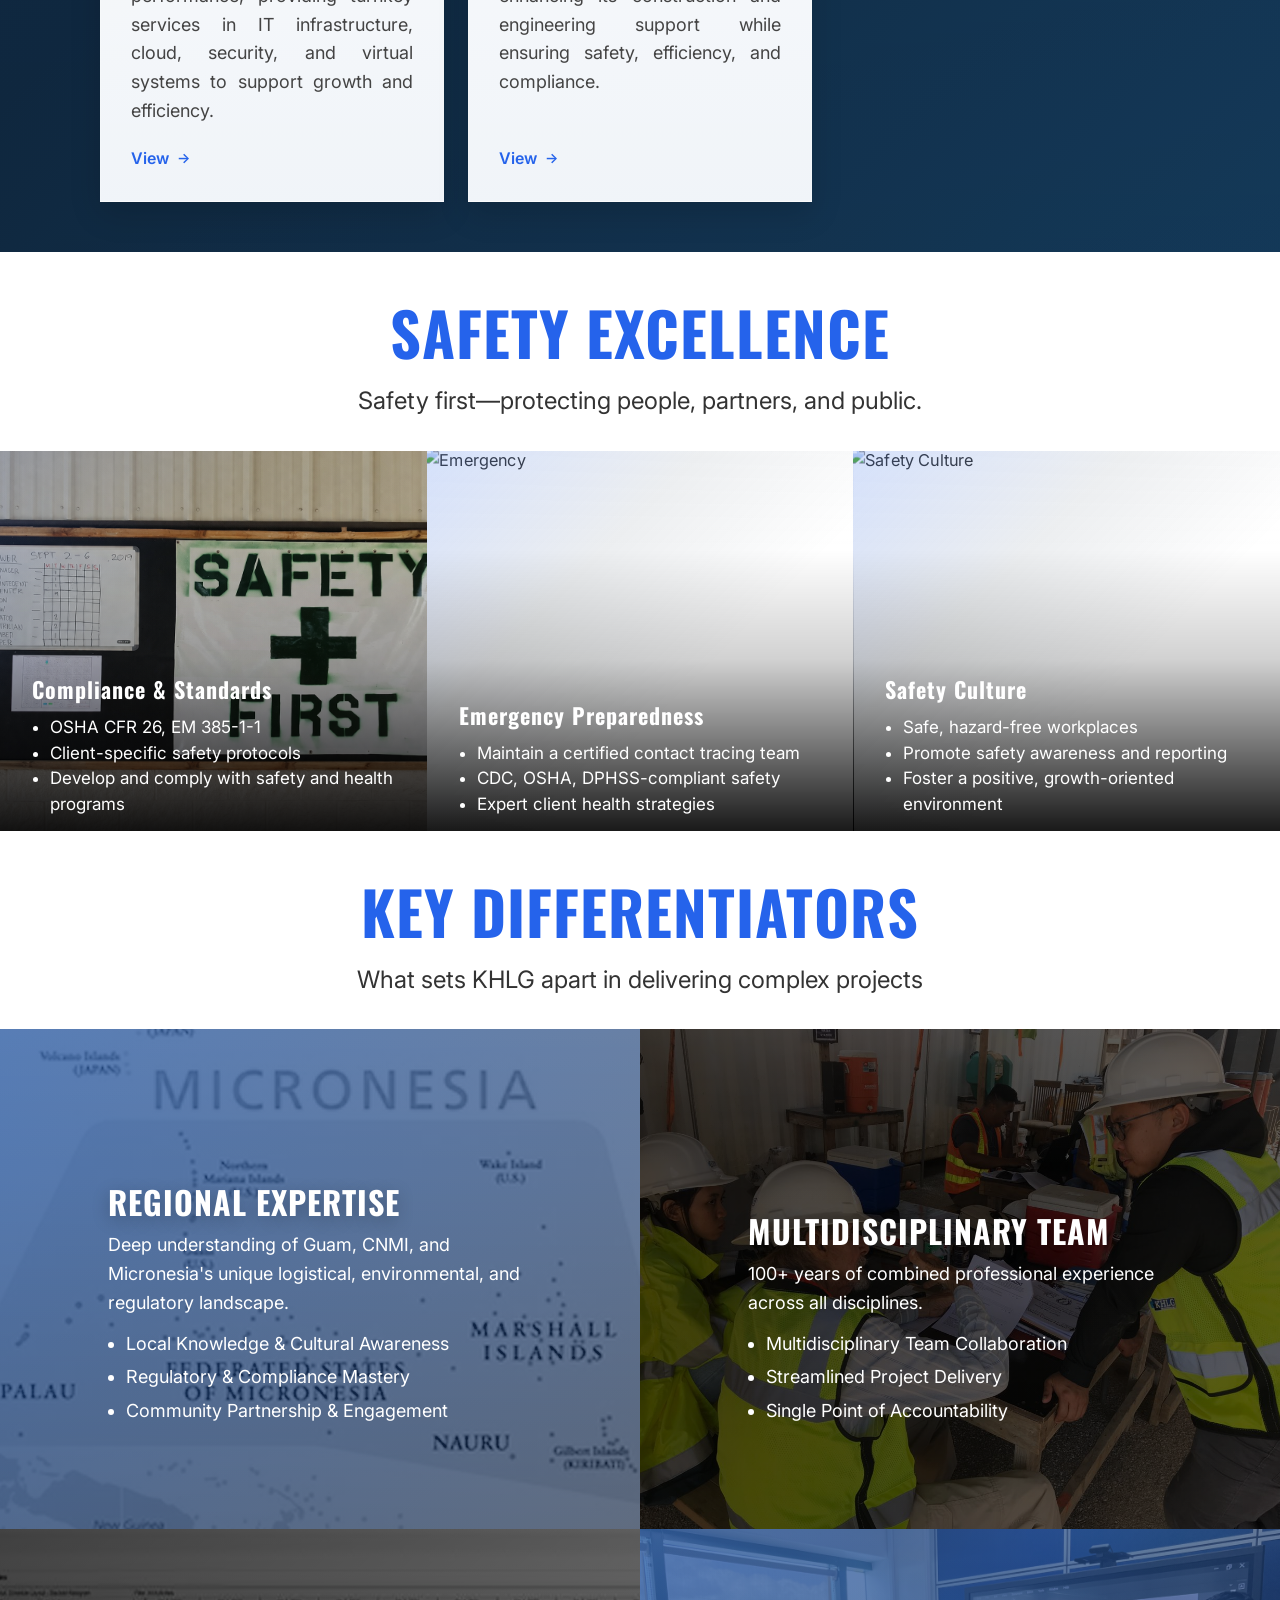
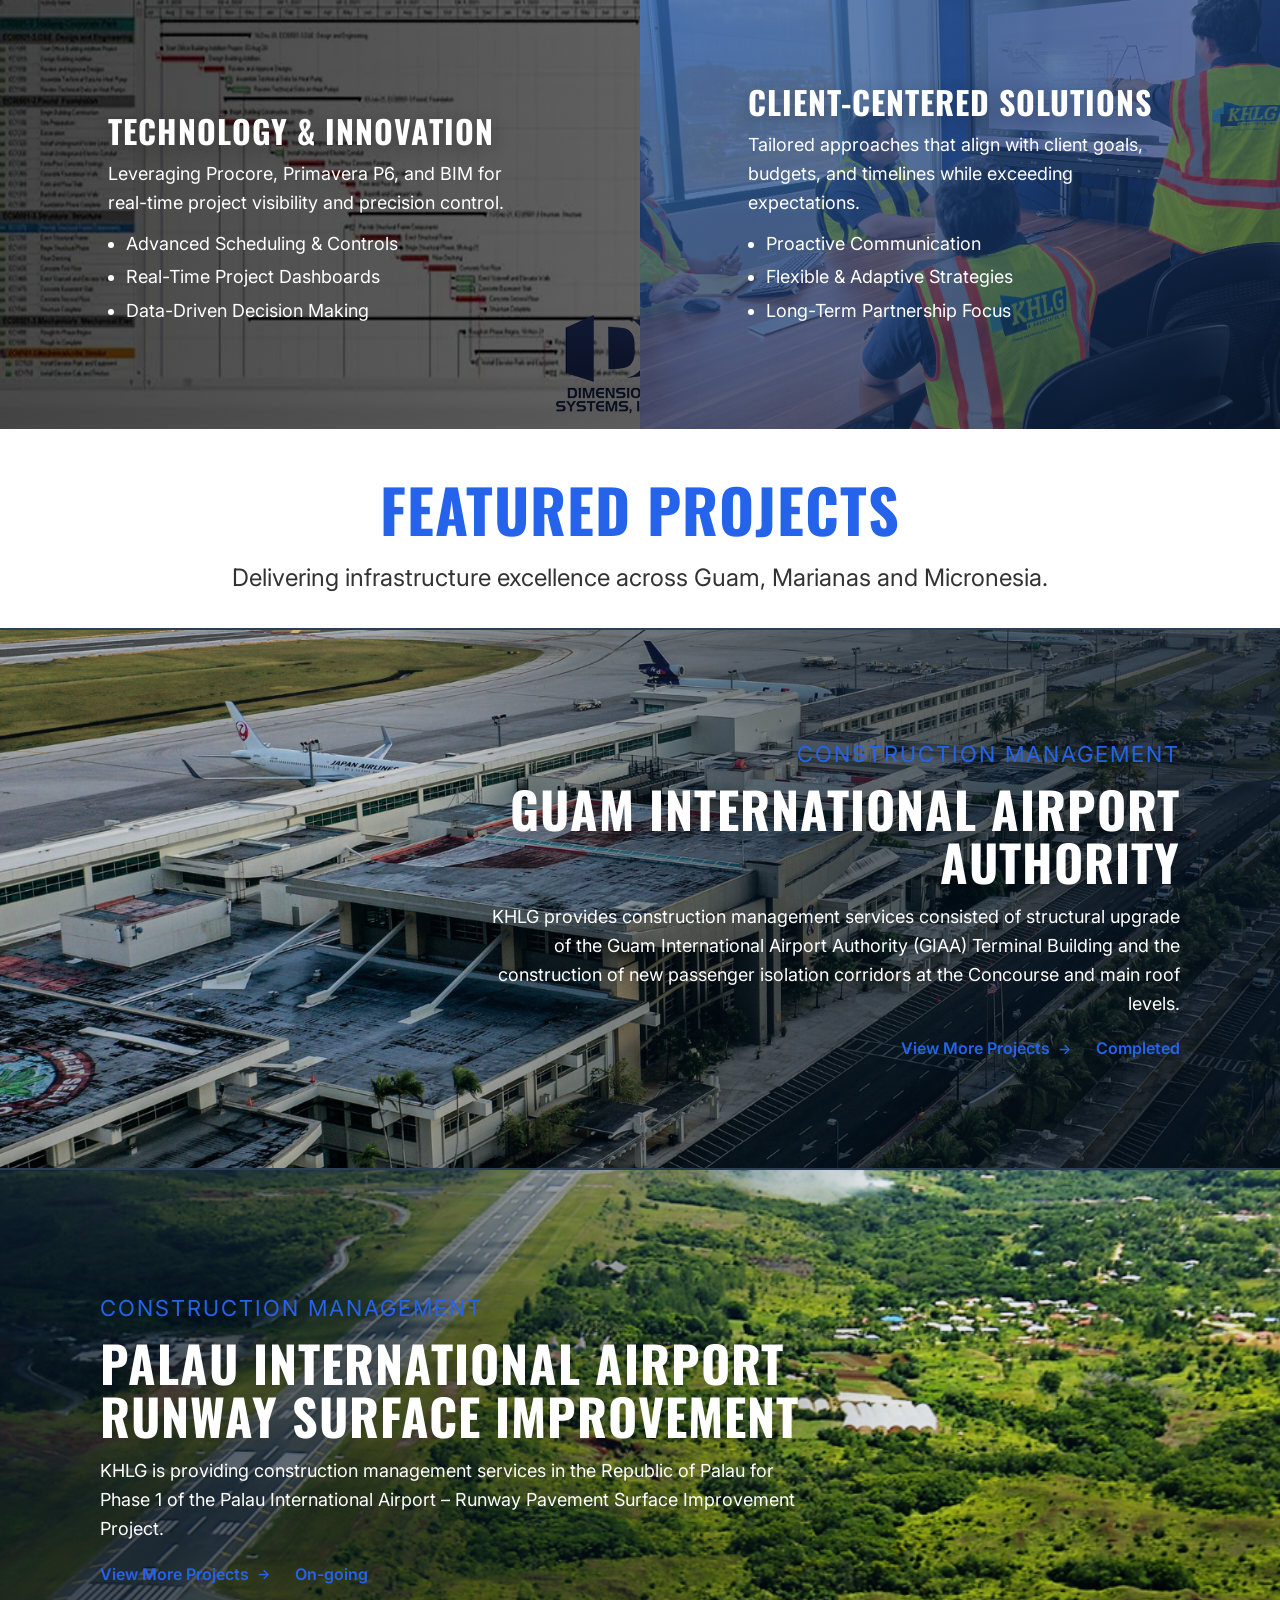
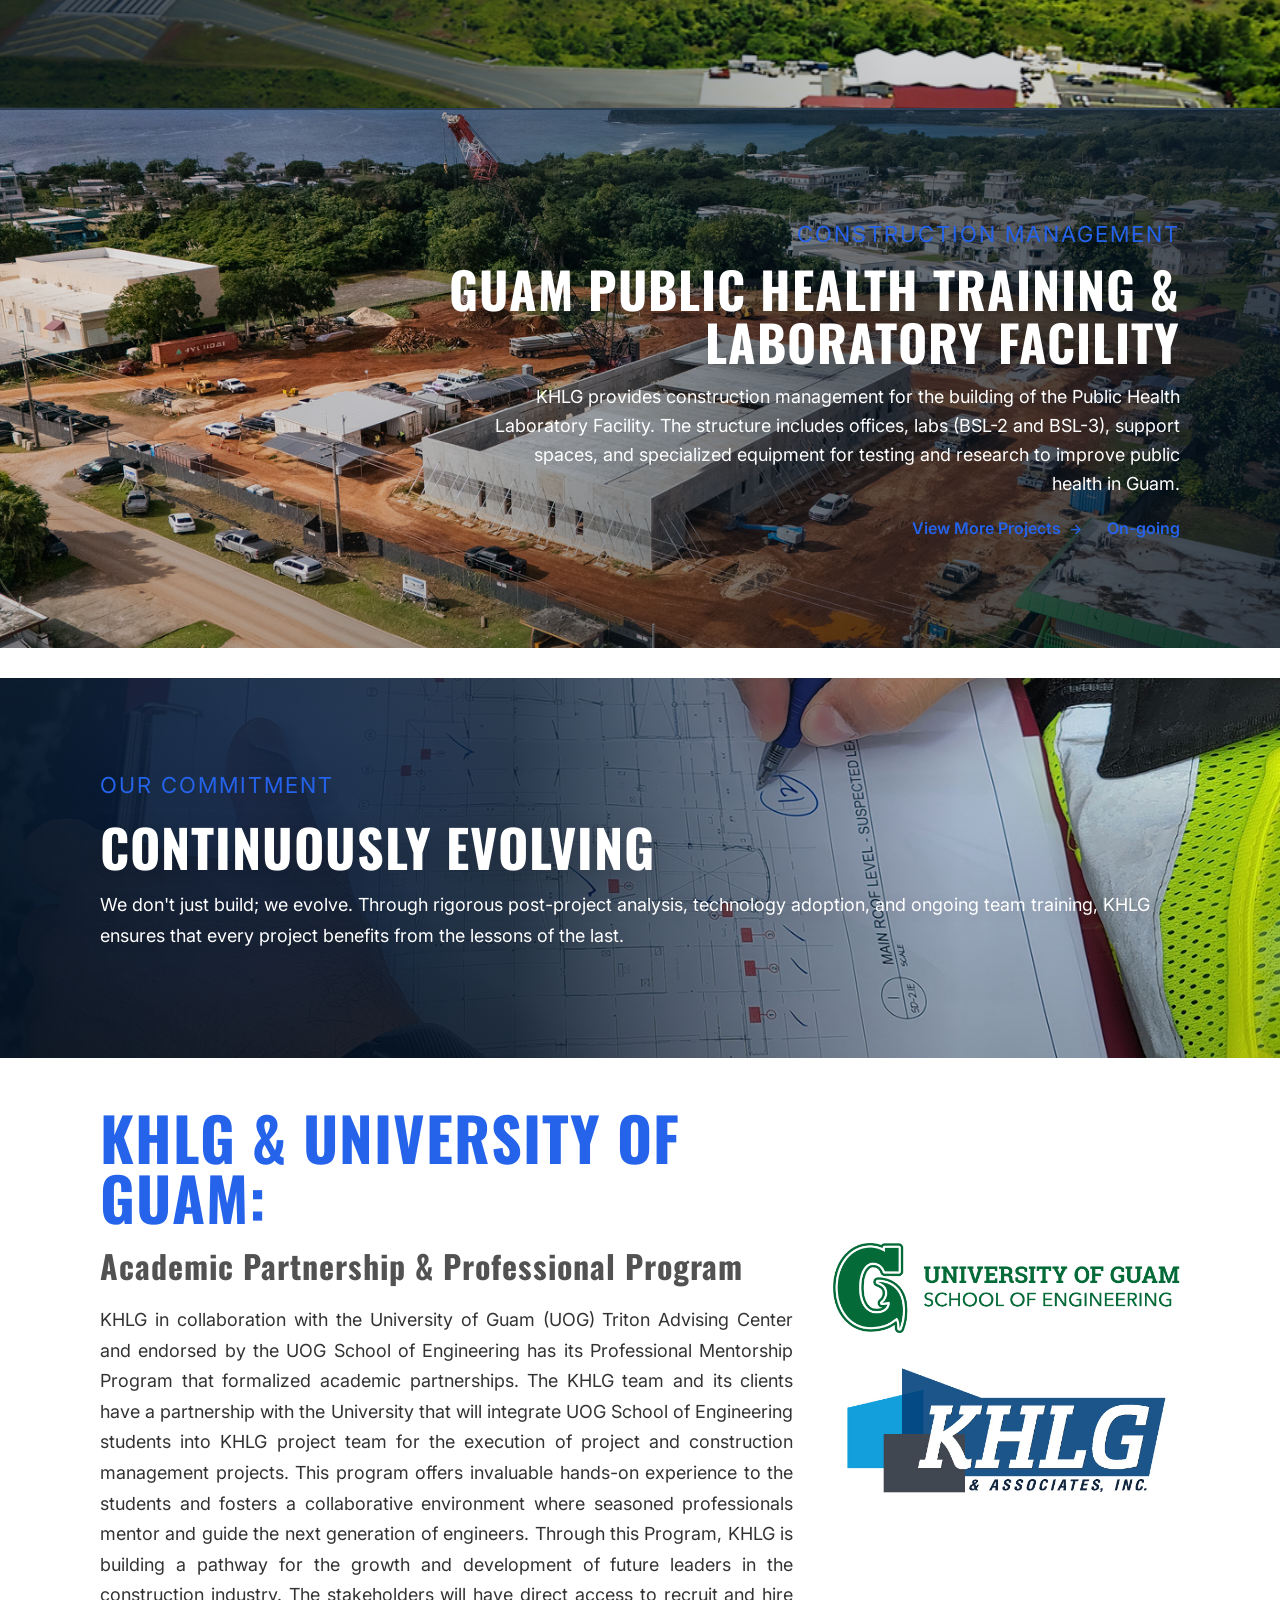
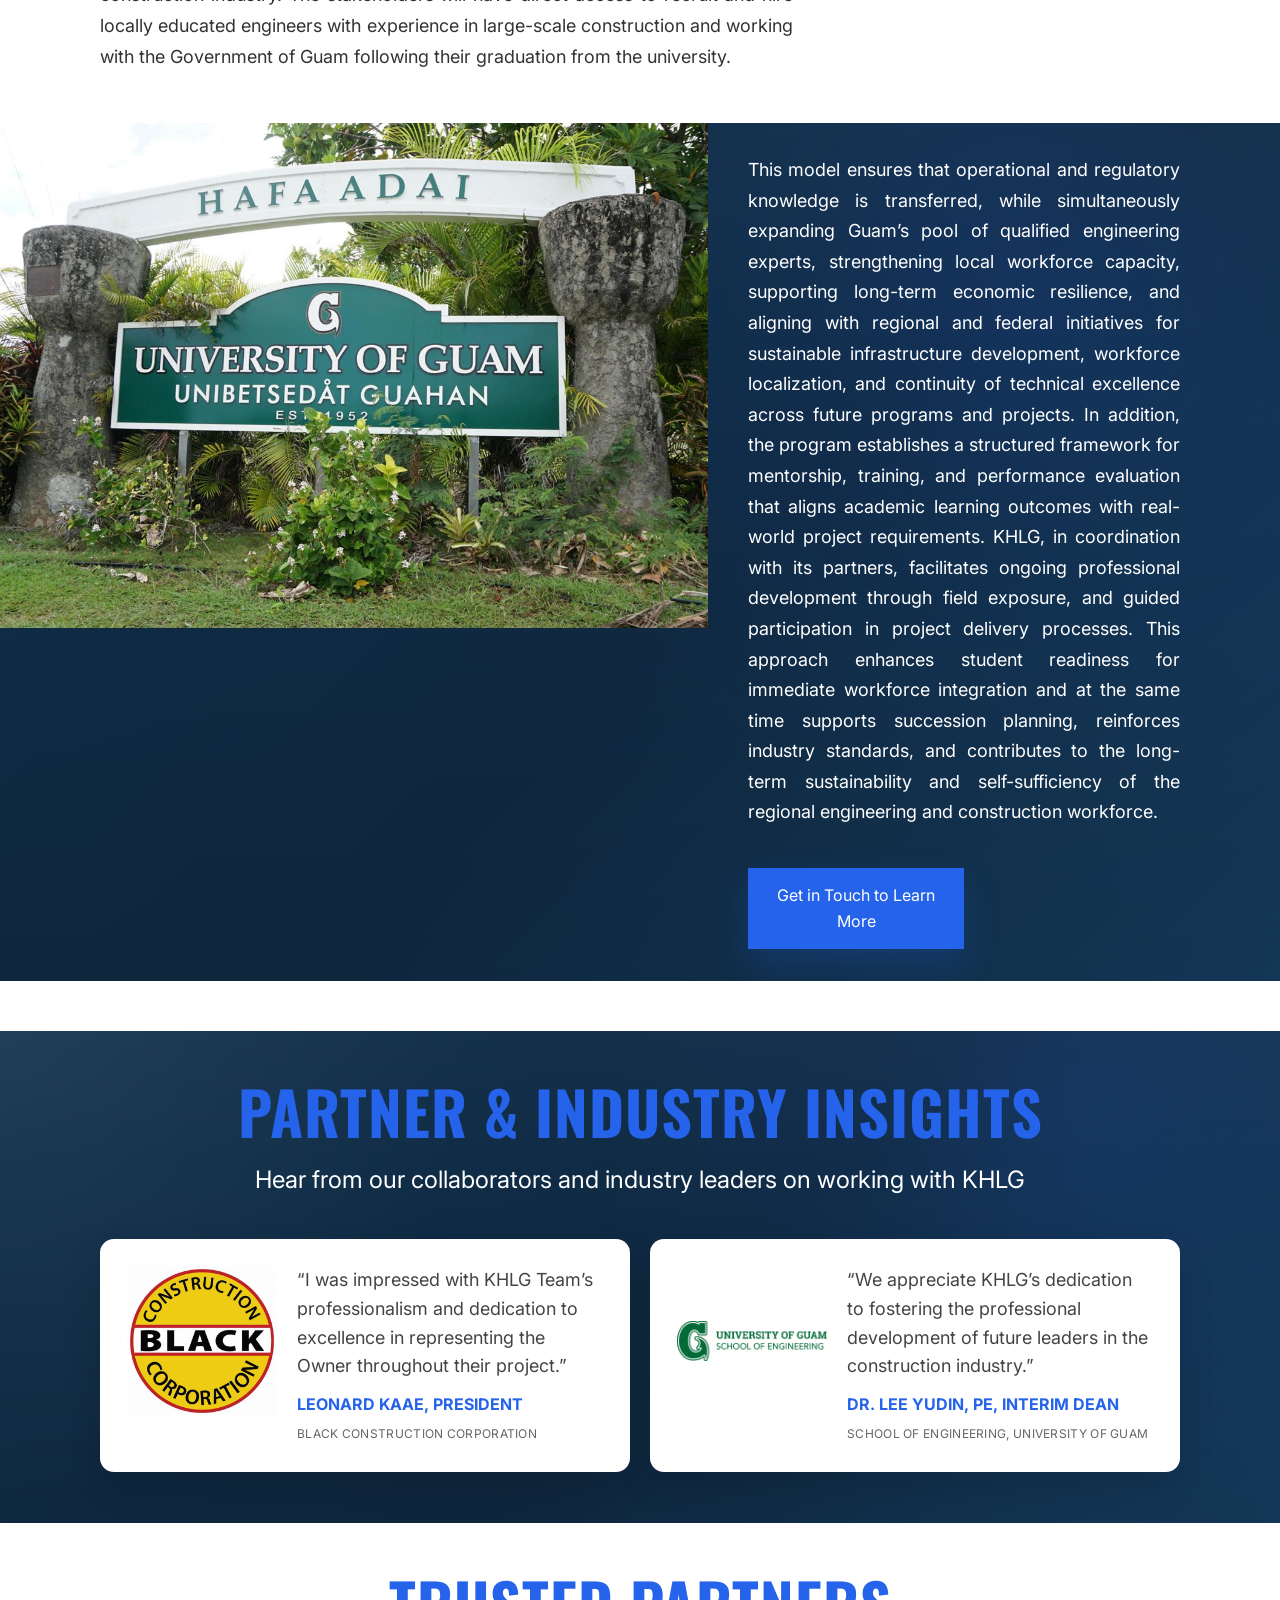
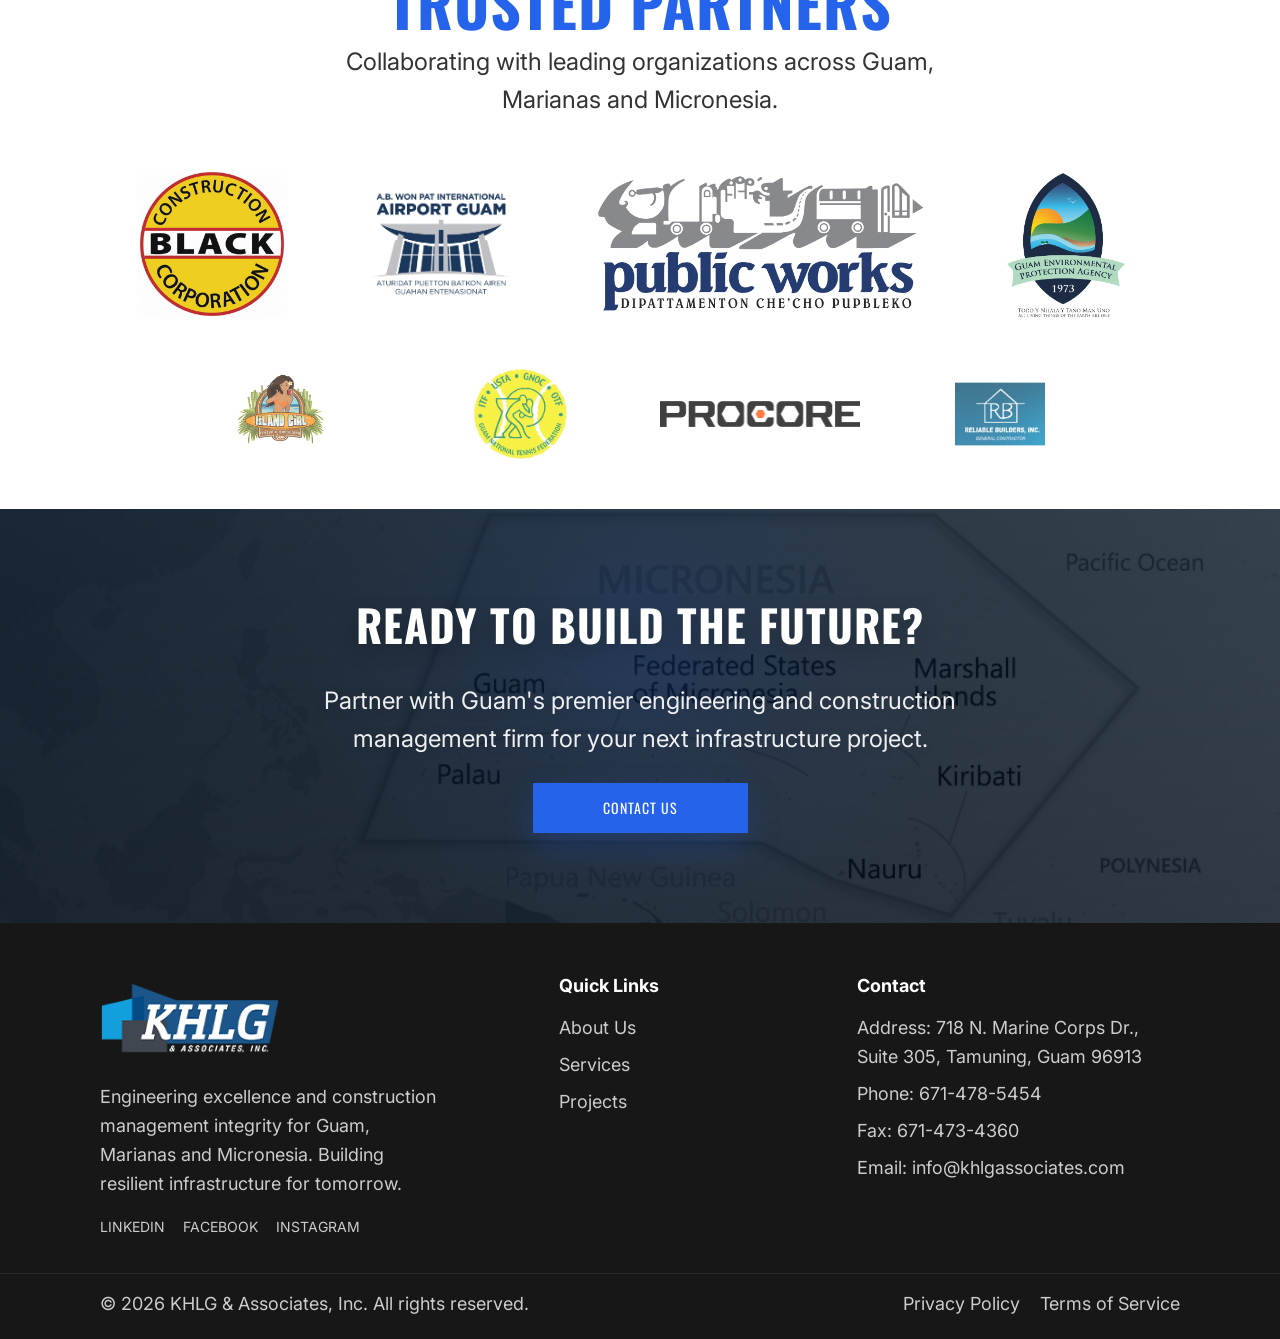
==== commit 47942ae0: "updated about" ====
--- a/index.html
+++ b/index.html
@@ -648,7 +648,7 @@
       <!-- PROJECT 1 -->
       <div class="project reveal reveal-up delay-1">
         <img
-          src="images/Guam Airport - Concourse/giaa.jpg"
+          src="images/giaa3.png"
           alt="Guam International Airport Authority"
         />
 
